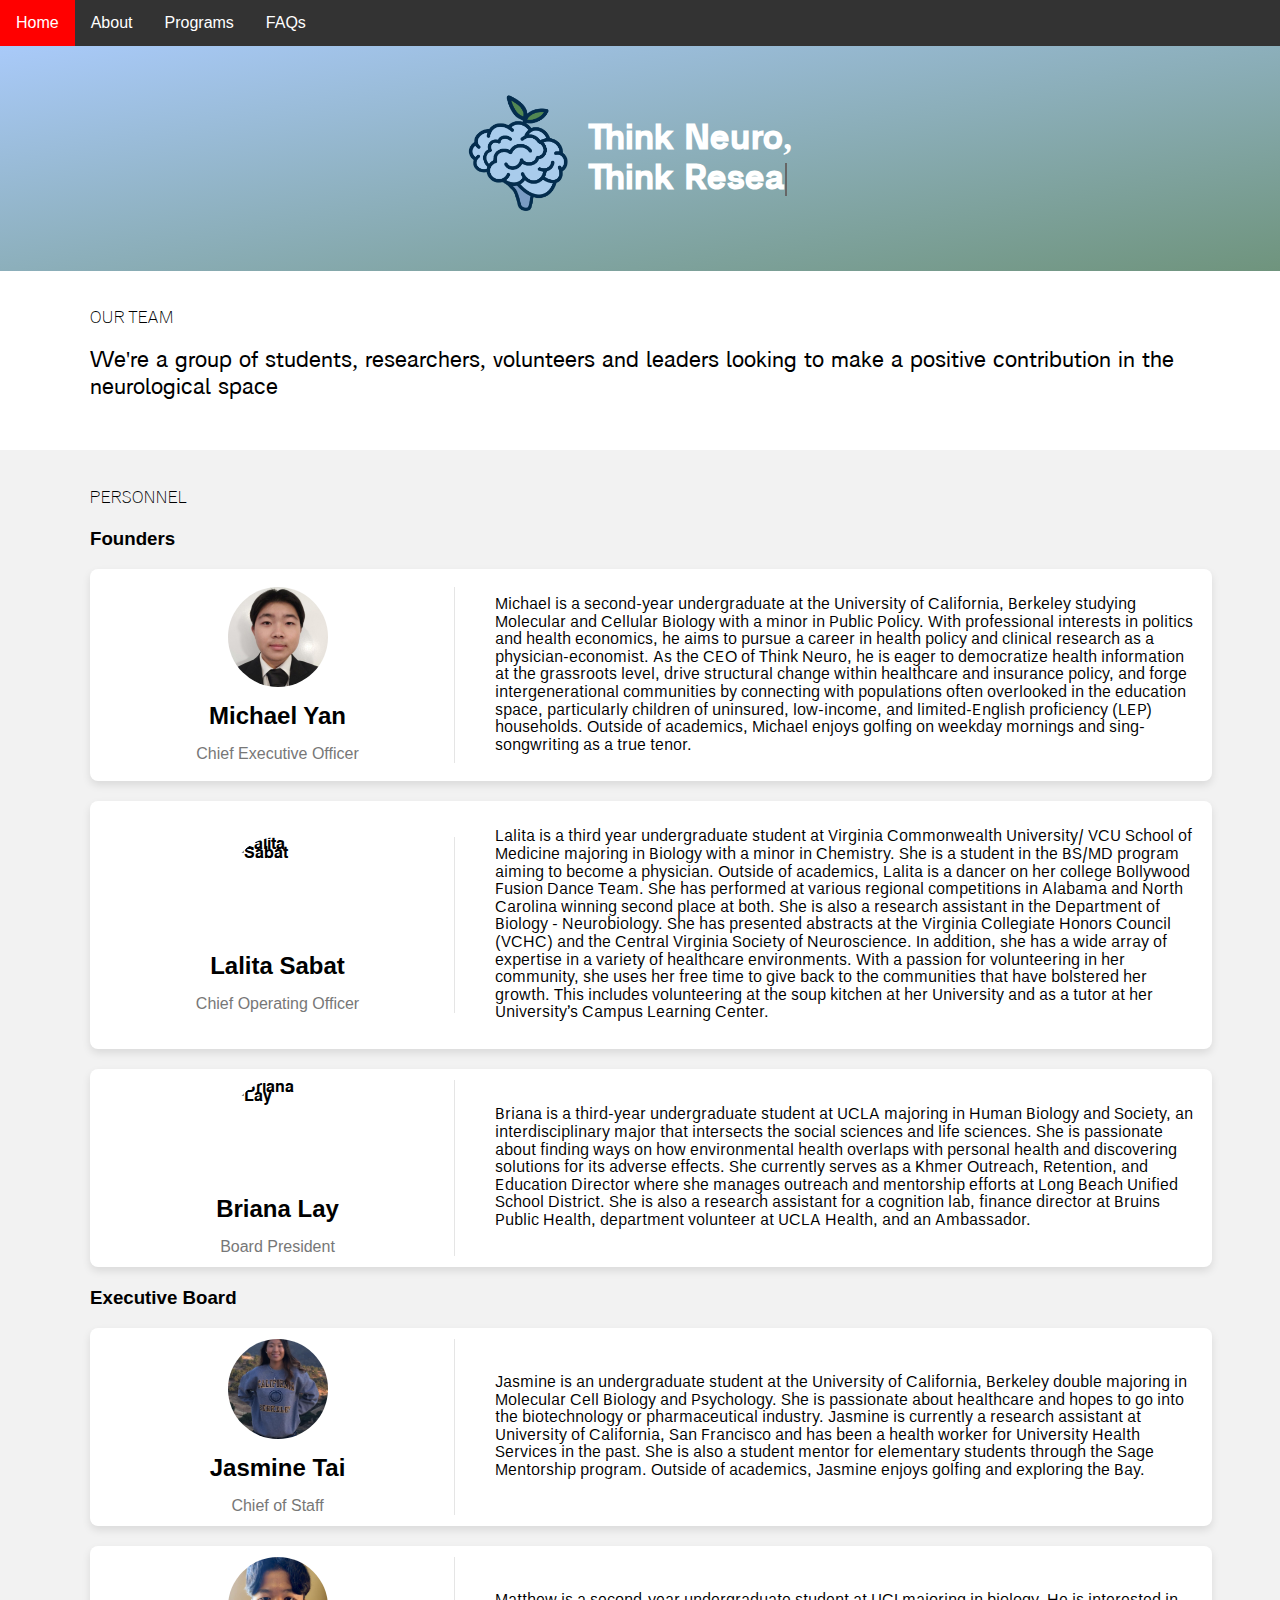
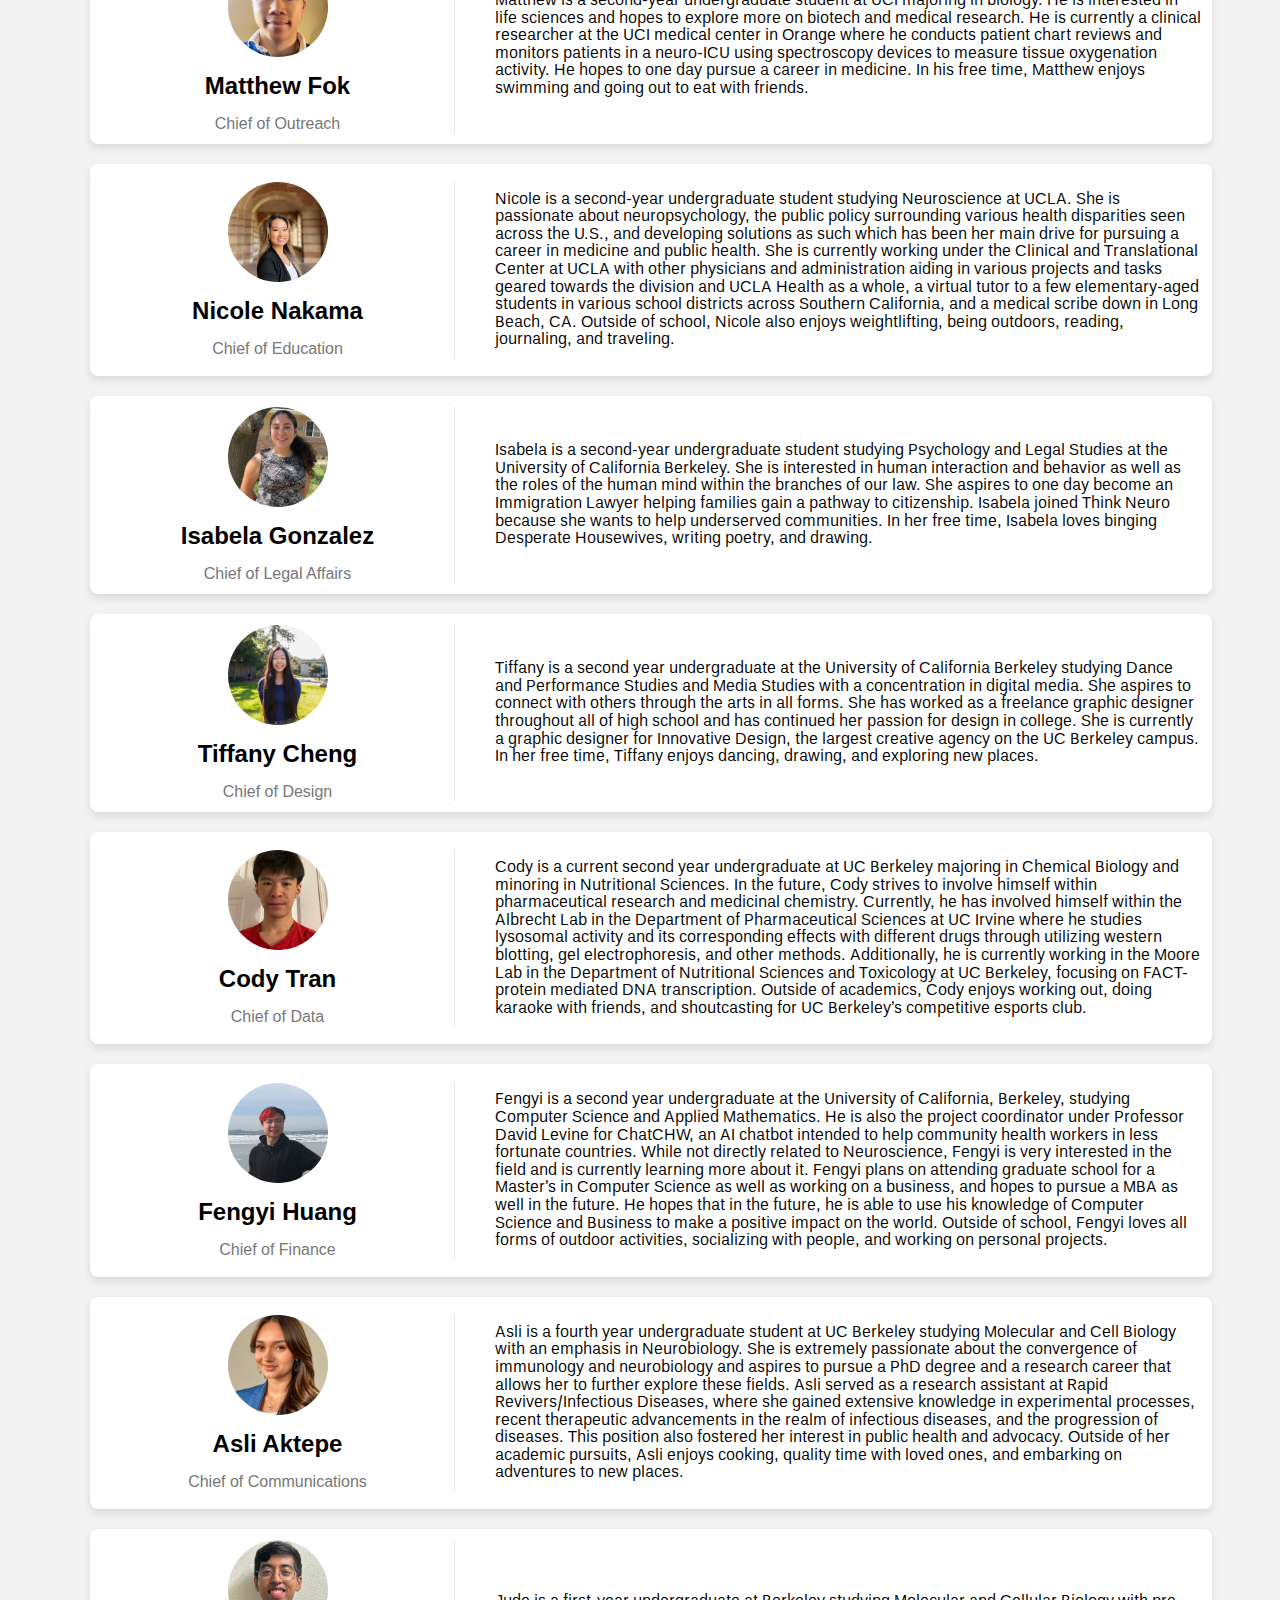
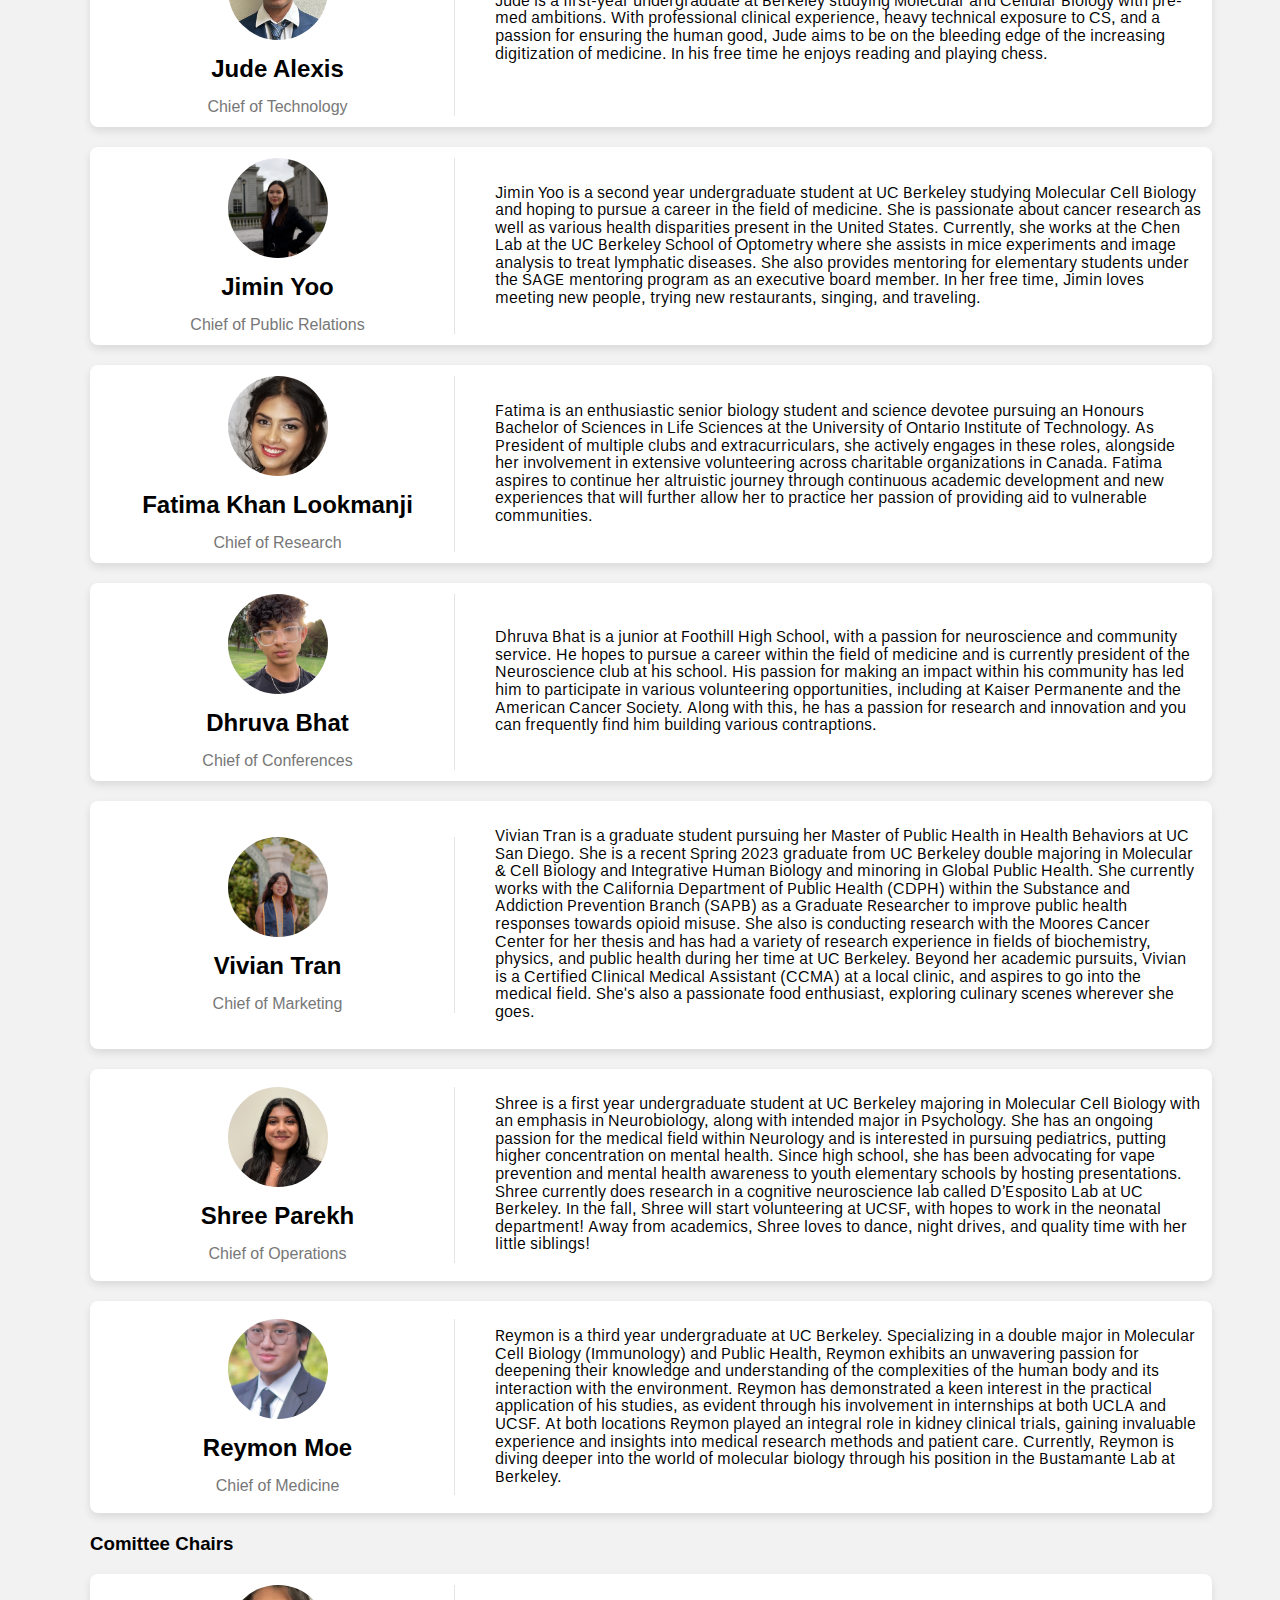
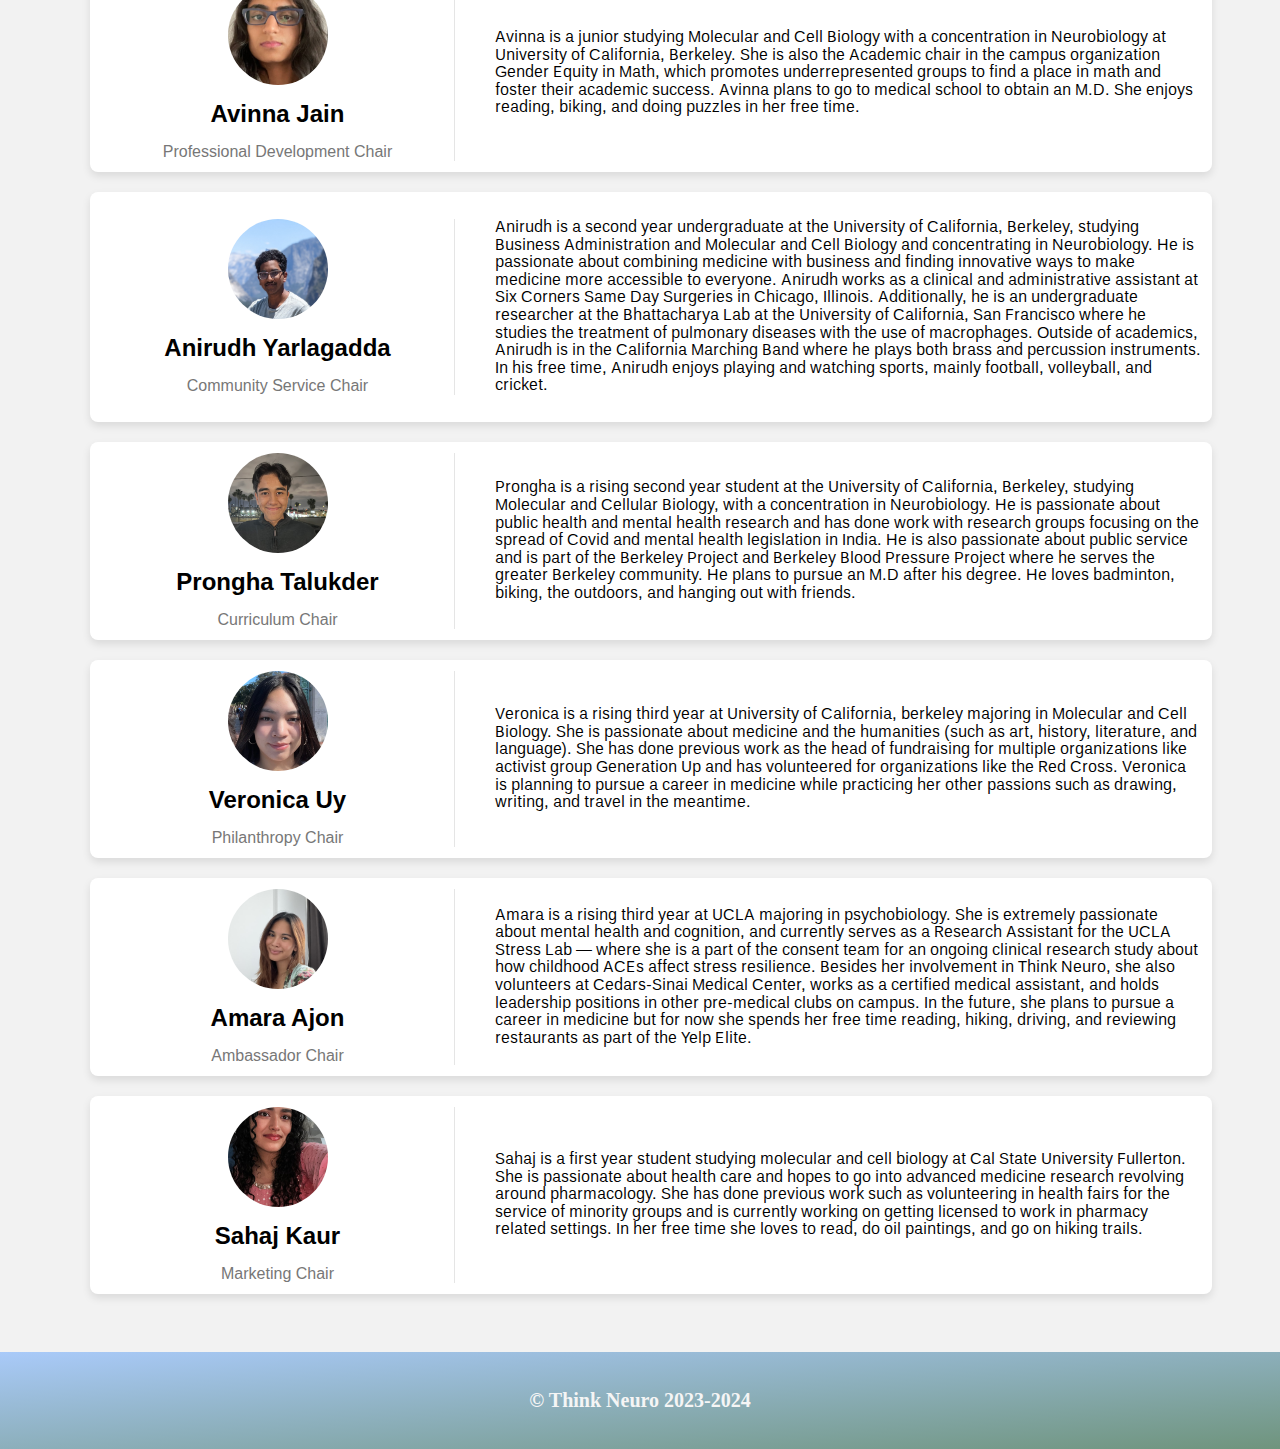
==== about.html @ dd201cce "domain ready" ====
<!DOCTYPE html>
<html lang="en">
<head>
    <title>Think Neuro</title>
    <link rel="stylesheet" type="text/css" href="assets/style.css">
    <script src="https://kit.fontawesome.com/ce09040da4.js" crossorigin="anonymous"></script>
    <script src="https://code.jquery.com/jquery-3.6.0.min.js"></script>
    <meta charset="UTF-8">
    <meta name="viewport" content="width=device-width, initial-scale=1">
</head>

<body>
    <div class="navbar">
        <a href="index.html" class="active">Home</a>
        <a href="about.html">About</a>
        <div class="dropdown">
            <button class="dropbtn">Programs 
              <i class="fa fa-caret-down"></i>
            </button>
            <div class="dropdown-content">
              <a href="volunteer.html">Volunteer</a>
              <a href="internship.html">Internships</a>
              <a href="research.html">Research</a>
              <a href="#">Hackathon</a>
            </div>
          </div> 
        <a href="faq.html">FAQs</a>
    </div>

    <div id="container"> 
    <div class="header">
        <div class="Title">
            <div class="grid-container">

                <div class="item1">
                    <div id="fixed">
                        <img id="logo" src="assets/image/logoThree.png" alt="Paris">
                    </div>
                </div>

                <div class="item2">
                    <h1 id="title">Think Neuro, <br/> Think 
                        <span
                            class="txt-rotate"
                            data-period="2000"
                            data-rotate='[ "Research", "Policy", "Computer Science", "Advocacy", "Service"]'>
                        </span>
                    </h1>
                </div>  
            </div>
        </div>
    </div>
    </div>  

    <div class="row">

        <section class="white">
            <section class="title-section" name="responsiveSec">
                <p1 id="firstHeader" >OUR TEAM</br></p1>
                <div id="firstP">
                    We're a group of students, researchers, volunteers and leaders looking to make a positive contribution in the neurological space
                </div>
            </section>
        </section>

        <section class="greyTwo">

            <div class="subContainerTwo" name="responsiveSec">
                <p1 id="firstHeader">PERSONNEL </br></p1>

                <h3>Founders</h3> 

                <div id="founder">

                </div>

                <h3>Executive Board</h3>

                <div id="board">

                </div>

                <h3>Comittee Chairs</h3>

                <div id="chair">

                </div>
            </div>
    
        </section>


    </div>

    <div class="footer">
        <h2 id="copyright">© Think Neuro 2023-2024</h2>
    </div>

    <script src="assets/script.js"></script>
    <script src="assets/populater.js"></script>
</body>
</html>
---- assets/style.css ----
@font-face {
  font-family: think;
  src: url("../assets/fonts/analogue65medium.ttf");
}

@font-face {
  font-family: thinkLight;
  src: url("../assets/fonts/analogue35thin.ttf");
}

@font-face {
  font-family: thinkP;
  src: url("../assets/fonts/analogue55regular.ttf");
}

@font-face {
  font-family: thinkPs;
  src: url("../assets/fonts/analogue45light.ttf");
}

@font-face {
  font-family: thinkHard;
  src: url("../assets/fonts/analogue75bold.ttf");
}

@font-face {
font-family: thinkFast;
src: url("../assets/fonts/unb_pro_regular.otf");
}

@font-face {
font-family: thinkSmart;
src: url("../assets/fonts/yoxallbold.ttf");
}

@font-face {
font-family: thinkSlick;
src: url("../assets/fonts/unb_pro_light.otf");
}

.projectImage{
  align-self: center;
}

#contactHeader {
  text-align: center;
  font-size: 24px;
  margin-bottom: 10px;
}

.subContainer p {
  margin-bottom: 20px;
}

.contactInfo {
  display: flex;
  align-items: center;
  margin-top: 10px;
}

.contactInfo i {
  margin-right: 10px;
  color: #007BFF;  /* Feel free to adjust this color */
}

.infoText {
  font-size: 18px;
  text-decoration: none;
  color: inherit; /* This keeps the link color consistent with the other text */
}

.infoText:hover {
  text-decoration: underline;
}


.moreBtn {
  padding: 12px 20px;  /* Increase padding to make the button taller */
  border: none;  /* Remove any default border */
  background-color: #3498db;  /* Set a default background color */
  color: white;  /* Set text color */
  cursor: pointer;  /* Change the cursor on hover */
  font-size: 16px;  /* Set a font size */
  transition: background-color 0.3s;  /* Smooth transition for hover effect */
  border-radius: 5px;  /* Add some rounded corners */
  border: 2px solid #3498db;
  width: fit-content;
}

.moreBtn:disabled {
  cursor: not-allowed;    /* shows a "not allowed" cursor */
}

/* Hover effect */
.moreBtn:hover {
  background-color: white; 
  color: black; 
}

/* Adjustments for the icon to make sure it aligns well with the text */
.fa-solid {
  margin-left: 5px;  /* Small space between the text and the icon */
  vertical-align: middle;  /* Align it to the middle of the text */
}

.diversity-section {
  display: flex;
  gap: 20px; /* space between image and content */
  text-justify: center;
  width: 60%;
  min-width: 1100px;
  margin: 0 auto; /* this will center the section */
}

.diversity-section img {
  min-width: 100px; /* adjust this value as needed */
  width: 100%;
  border-radius: 15px;
  max-width: 600px; /* adjust this value based on the maximum size you'd want */
}

.image-container {
  flex: 0 0 40%; /* takes up equal width as the content-container */
  justify-content: center;
  align-self: center;
}

.image-container img {
  max-width: 100%; /* ensures the image scales responsively */
  height: auto;
}

.content-container {
  flex: 1; /* takes up equal width as the image-container */
  min-width: 600px;/* ensures it doesn't grow too large */
}

#revisedHeader{
  font-size: 17px;
  font-family: thinkLight;
}

#revisedBody{
  font-size: 23px;
  text-align: left;
  font-family: thinkP;
}

#projectSubHeader{
  font-family: thinkSlick;
  font-size: "13px";
}
#projectP{
  font-family: thinkP;
  font-size: "17px";
}

.project-card {
  background-color: #fff;
  box-shadow: 0 4px 8px rgba(0, 0, 0, 0.1);
  margin-bottom: 2%;
  padding: 2%;
  border-radius: 8px;
  display: flex;
  width: 90%;
}

.project-card img {
  max-width: 30%;  /* Adjust as needed */
  max-height: 450px;  /* Adjust as needed */
  min-width: 200px;
  object-fit: cover;
  border-radius: 5px;
  border: 5px solid lightblue;
  margin-right: 20px;
}

.project-content {
  flex: 1;
}



.collapse{
  position: relative; 
  max-height: 220px; /* Adjust this based on how much content you want to show initially */
  overflow: hidden;
  transition: max-height .5s;
}

.collapse::after {
  content: '';          /* Empty content for the pseudo-element */
  position: absolute;   /* Absolute positioning to place it at the bottom of the .project-content */
  left: 0;
  right: 0;
  bottom: 0;
  height: 50px;         /* Adjust the height for more or less blur effect */
  background: linear-gradient(to top, white, transparent); /* Fading effect */
  pointer-events: none; /* Ensures the gradient doesn't interfere with any clickable elements */
}

.no-gradient::after {
  background: none;
}

.seeMoreBtn {
  display: block;       /* Makes it a block element */
  margin: 10px auto;    /* Auto margins on left/right to center the button and 20px margin on top/bottom for spacing */
  padding: 5px 15px;    /* Adjust padding for size */
  background-color: #007BFF;  /* Button color */
  color: white;         /* Text color */
  border: none;         /* No border */
  border-radius: 50px;  /* High value to make it circular on edges */
  cursor: pointer;      /* Hand cursor on hover */
  transition: background-color 0.3s; /* Smooth color transition on hover */
}

.seeMoreBtn:hover {
  background-color: #0056b3; /* Darker shade of blue on hover */
}

.project-card h2 {
  font-size: 24px;
  margin-top: 0;
  margin-bottom: 10px;
}

.project-card p {
  margin-bottom: 15px;
}

.project-card a {
  display: inline-block;
  background-color: #007BFF;
  color: #fff;
  padding: 10px 20px;
  border-radius: 4px;
  text-decoration: none;
  transition: background-color 0.3s;
}

.project-card a:hover {
  background-color: #0056b3;
}


.accordion {
  background-color: #eee;
  color: #444;
  cursor: pointer;
  padding: 18px;
  width: 60%;
  border: none;
  text-align: left;
  outline: none;
  font-size: 15px;
  transition: 0.4s;
}

.active2, .accordion:hover {
  background-color: #ccc;
}

.accordion:after {
  content: '\2304';
  color: #777;
  font-weight: bold;
  float: right;
  margin-left: 5px;
}

.active2:after {
  content: "\2303";
}

.panel {
  padding: 0 18px;
  background-color: white;
  max-height: 0;
  overflow: hidden;
  transition: max-height 0.2s ease-out;
  width: 58%;
}

.team-card {
  display: flex;
  align-items: center;
  background-color: #fff;
  box-shadow: 0 4px 8px rgba(0, 0, 0, 0.1);
  margin-bottom: 20px;
  padding: 1%;
  border-radius: 8px;
  min-width: 1100px;
  width: 70%;
}

.team-info {
  flex: 1;
  display: flex;
  flex-direction: column;
  align-items: center;
  gap: 15px;
  border-right: 1px solid #e5e5e5;
}

.team-info img {
  width: 100px;
  height: 100px;
  font-family: thinkSmart;
  object-fit: cover;
  border-radius: 50%;
}

.team-info h2 {
  font-size: 24px;
  margin: 0;
  text-align: center;
}

#personnelDisc{
  font-family: thinkFast;
  line-height: 110%;
}

.team-info p {
  margin: 0;
  color: #777;
  text-align: center;
}

.team-description {
  flex: 2;
  padding-left: 40px;
}

.project-container {
  display: grid;
  grid-template-columns: auto auto;
  width: 65%;
  
}
.project-item {
  font-size: 30px;
  text-align: center;
  min-width: 500px;
}

.video-container {
  display: grid;
  grid-template-columns: auto auto auto;
  padding: 3%;
  width: 60%;
}
.video-item {
  padding: 3%;
  font-size: 30px;
  text-align: center;
}

.navbar {
  overflow: hidden;
  background-color: #333;
}

.navbar a {
  float: left;
  font-size: 16px;
  color: white;
  text-align: center;
  padding: 14px 16px;
  text-decoration: none;
}

.dropdown {
  float: left;
  overflow: hidden;
}

.dropdown .dropbtn {
  font-size: 16px;  
  border: none;
  outline: none;
  color: white;
  padding: 14px 16px;
  background-color: inherit;
  font-family: inherit;
  margin: 0;
}

.navbar a:hover, .dropdown:hover .dropbtn {
  background-color: red;
}

.dropdown-content {
  display: none;
  position: absolute;
  background-color: #f9f9f9;
  min-width: 160px;
  box-shadow: 0px 8px 16px 0px rgba(0,0,0,0.2);
  z-index: 1;
}

.dropdown-content a {
  float: none;
  color: black;
  padding: 12px 16px;
  text-decoration: none;
  display: block;
  text-align: left;
}

.dropdown-content a:hover {
  background-color: #ddd;
}

.dropdown:hover .dropdown-content {
  display: block;
}

input[type=text], select, textarea {
width: 100%;
padding: 12px;
border: 1px solid #ccc;
border-radius: 4px;
box-sizing: border-box;
margin-top: 6px;
margin-bottom: 16px;
resize: vertical;
}

input[type=submit] {
background-color: #94B8CC;
color: white;
padding: 12px 20px;
border: none;
border-radius: 4px;
cursor: pointer;
}

input[type=submit]:hover {
background-color: #4a8ee2;
}

.subContainer {
border-radius: 5px;
padding: 20px;
width: 60%;
min-width: 1100px;
}

.subContainerTwo {
  border-radius: 5px;
  width: 60%;
  min-width: 1100px;
  align-self: center;
}

.subContainerThree {
  border-radius: 5px;
  width: 100%;
  min-width: 1100px;
  align-self: center;
}

.whiteThree{
width: 100%;
display: flex;
justify-content: center;
}

.whiteFour{
  width: 100%;
  min-height: 50vh;
  padding: 3%;
  padding-left: 20%;
}

#contactHeader{
font-size: 20px;
text-align: left;
font-family: thinkLight;
}

.contactFields{
font-size: 15px;
font-family: thinkP;
}

.titleSection{
height: 20%;
width: 20%;
text-align: left;
}

.body1 { grid-area: top; }
.body2 { grid-area: sideOne; }
.body3 { grid-area: middle; }
.body4 { grid-area: sideTwo; }
.body5 { grid-area: top2; }

#firstHeader{
  font-size: 17px;
  text-align: left;
  font-family: thinkLight;
}

#firstP{
  padding-top: 1.5%;
  margin-bottom: 10px;
  font-size: 23px;
  text-align: left;
  font-family: thinkP;
}

#secHeader{
  font-size: 20px;
  text-align: left;
  font-family: thinkLight;
  color:#6f6767;
}

#secP{
  padding-top: 2.5%;
  margin-bottom: 10px;
  font-size: 23px;
  color:#6f6767;
  text-align: left;
  font-family: thinkP;
  width: 150%;
}

.white {
  display: flex;           /* Making this a flex container */
  justify-content: center; /* Centering children horizontally */
  align-items: center;     /* Centering children vertically */
  width: 100%;
  padding-top: 3%;
  padding-bottom: 3%;
  background-color: white;
}

.title-section {
  display: flex;
  flex-direction: column;
  justify-items: center;
  min-width: 1100px;
  width: 60%;
}

.grey{
  background-color: #f2f2f2;
  width: 100%;
  padding-top: 3%;
  padding-bottom: 3%;
  display: flex;
  justify-content: center;
  align-items: center;
}

.whiteTwo{
  width: 100%;
  padding: 3%;
  display: flex;
  justify-content: center;
  align-items: center;
}

.greyTwo{
  width: 100%;
  background-color: #f2f2f2;
  padding-top: 3%;
  padding-bottom: 3%;
  display: flex;           /* Making this a flex container */
  flex-direction: column;
  justify-content: center; /* Centering children horizontally */
}


#pic1{
  height: 440px;
  width: 340px;
  border-radius: 10%;
  object-fit: cover;
  border: 5px solid #9CBFE0;
}

.button {
  padding: 16px 32px;
  text-align: center;
  text-decoration: none;
  display: inline-block;
  font-size: 20px;
  margin: 4px 2px;
  transition-duration: 0.4s;
  cursor: pointer;
}

.button1 {
  background-color: #008CBA;
  color: white;
  border-radius: 8px;
  width: 10%;
  height: 20%;
  border: 2px solid #008CBA;
  text-align: center;
  padding: 1px;
}

.button1:hover {
  background-color: white; 
  color: black; 
}

.text {
  font-size: 20px;
  padding-left: 5%;
  width: 30%;
}

.grid-container {
display: grid;
grid-template-areas:
  'main main right';
gap: 20px;
padding: 10px;
}

.grid-container > div {
padding: 20px 0;
}

#logo{
  width: 100px;
  object-fit: cover;
}

  /* Style the body */
  body {
    font-family: Arial, Helvetica, sans-serif;
    margin: 0;
  }
  
  /* Header/logo Title */
  .header {
    display: flex;
    justify-content: center;
    align-items: center;

    background-color: blue; /* For browsers that do not support gradients */
    background-image: linear-gradient(to bottom right, #A9CAF9, #6F947D);
    
    color: white;
    height: 25vh;
  }
  
  /* Increase the font size of the heading */
  #title {
    font-size: 35px;
    font-family: think;
  }



/* Footer */
.footer {
  padding: 20px;
  text-align: center;
  background-color: blue; /* For browsers that do not support gradients */
  background-image: linear-gradient(to bottom right, #A9CAF9, #6F947D);
}

  #copyright{
    color:whitesmoke;
    font-size: 20px;
    font-family: 'Times New Roman', Times, serif;
  }

  html, body {
    max-width: 100%;
    overflow-x: hidden;
  }
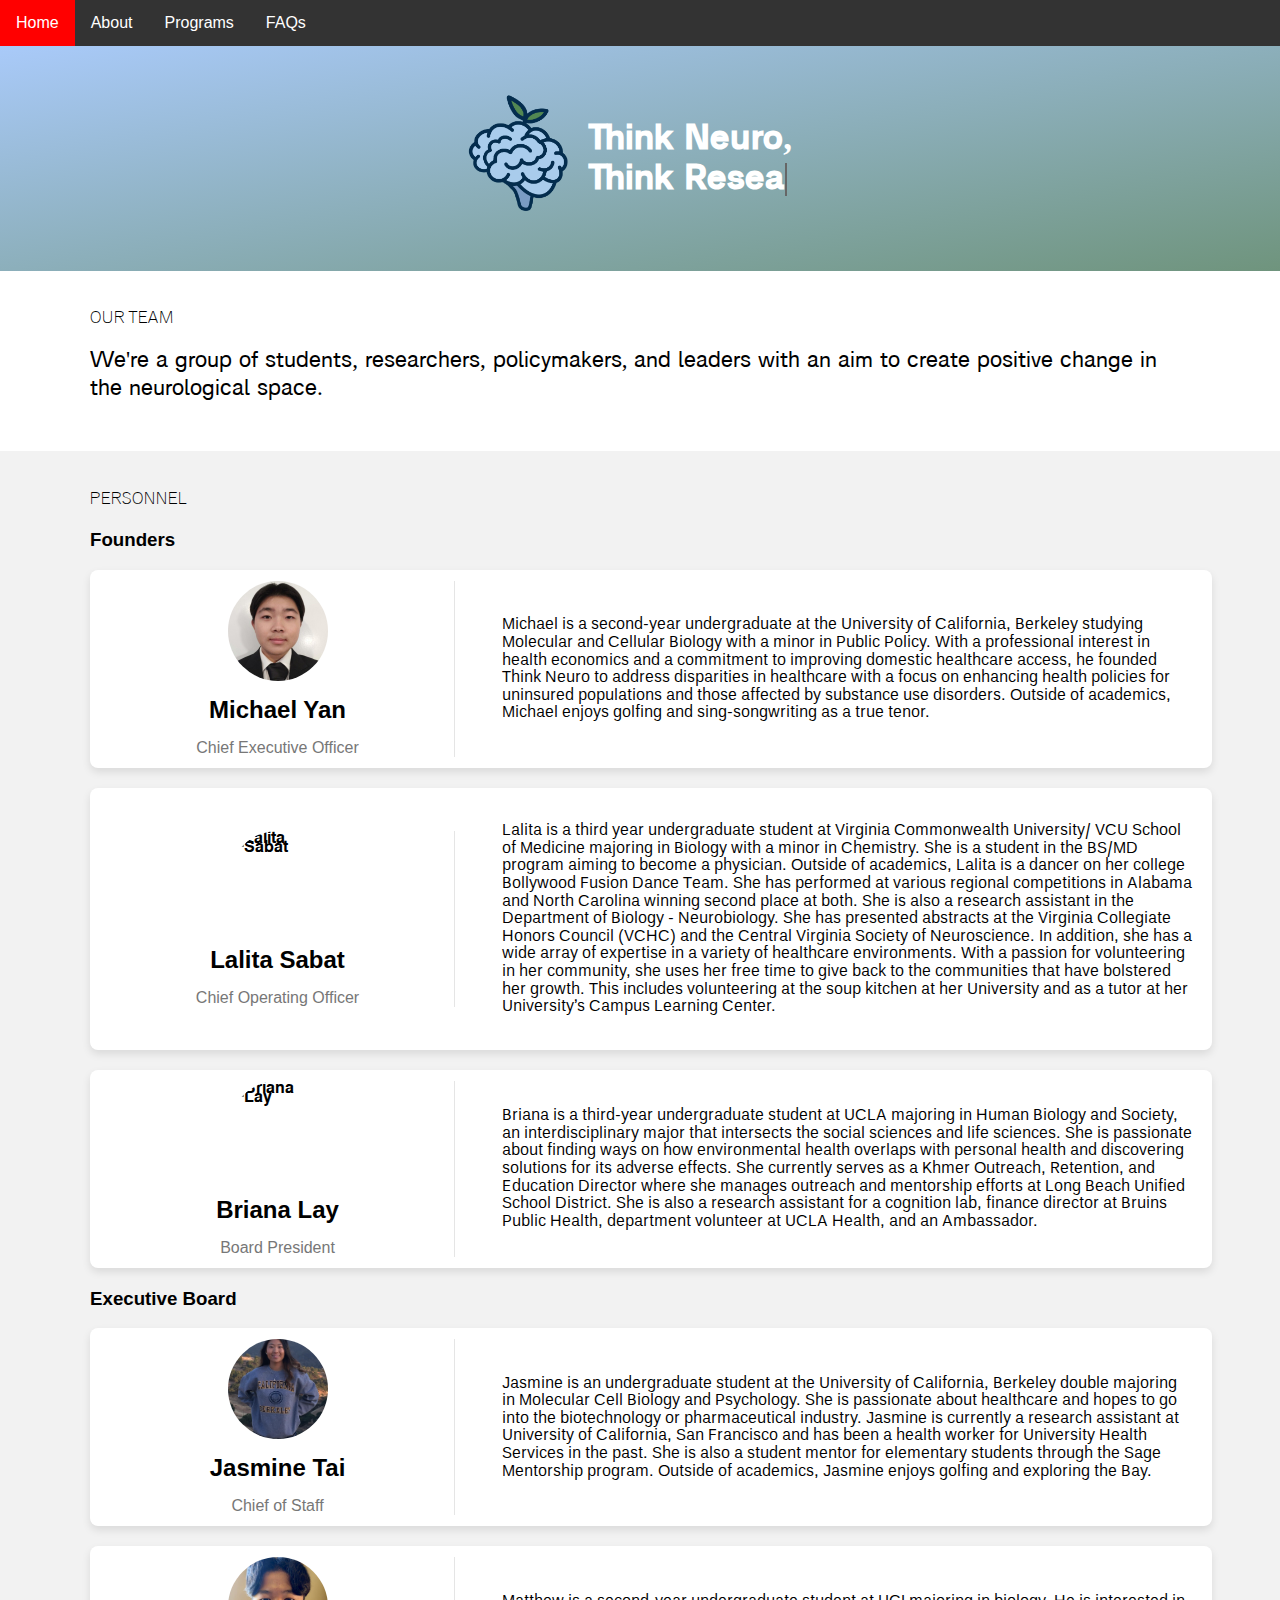
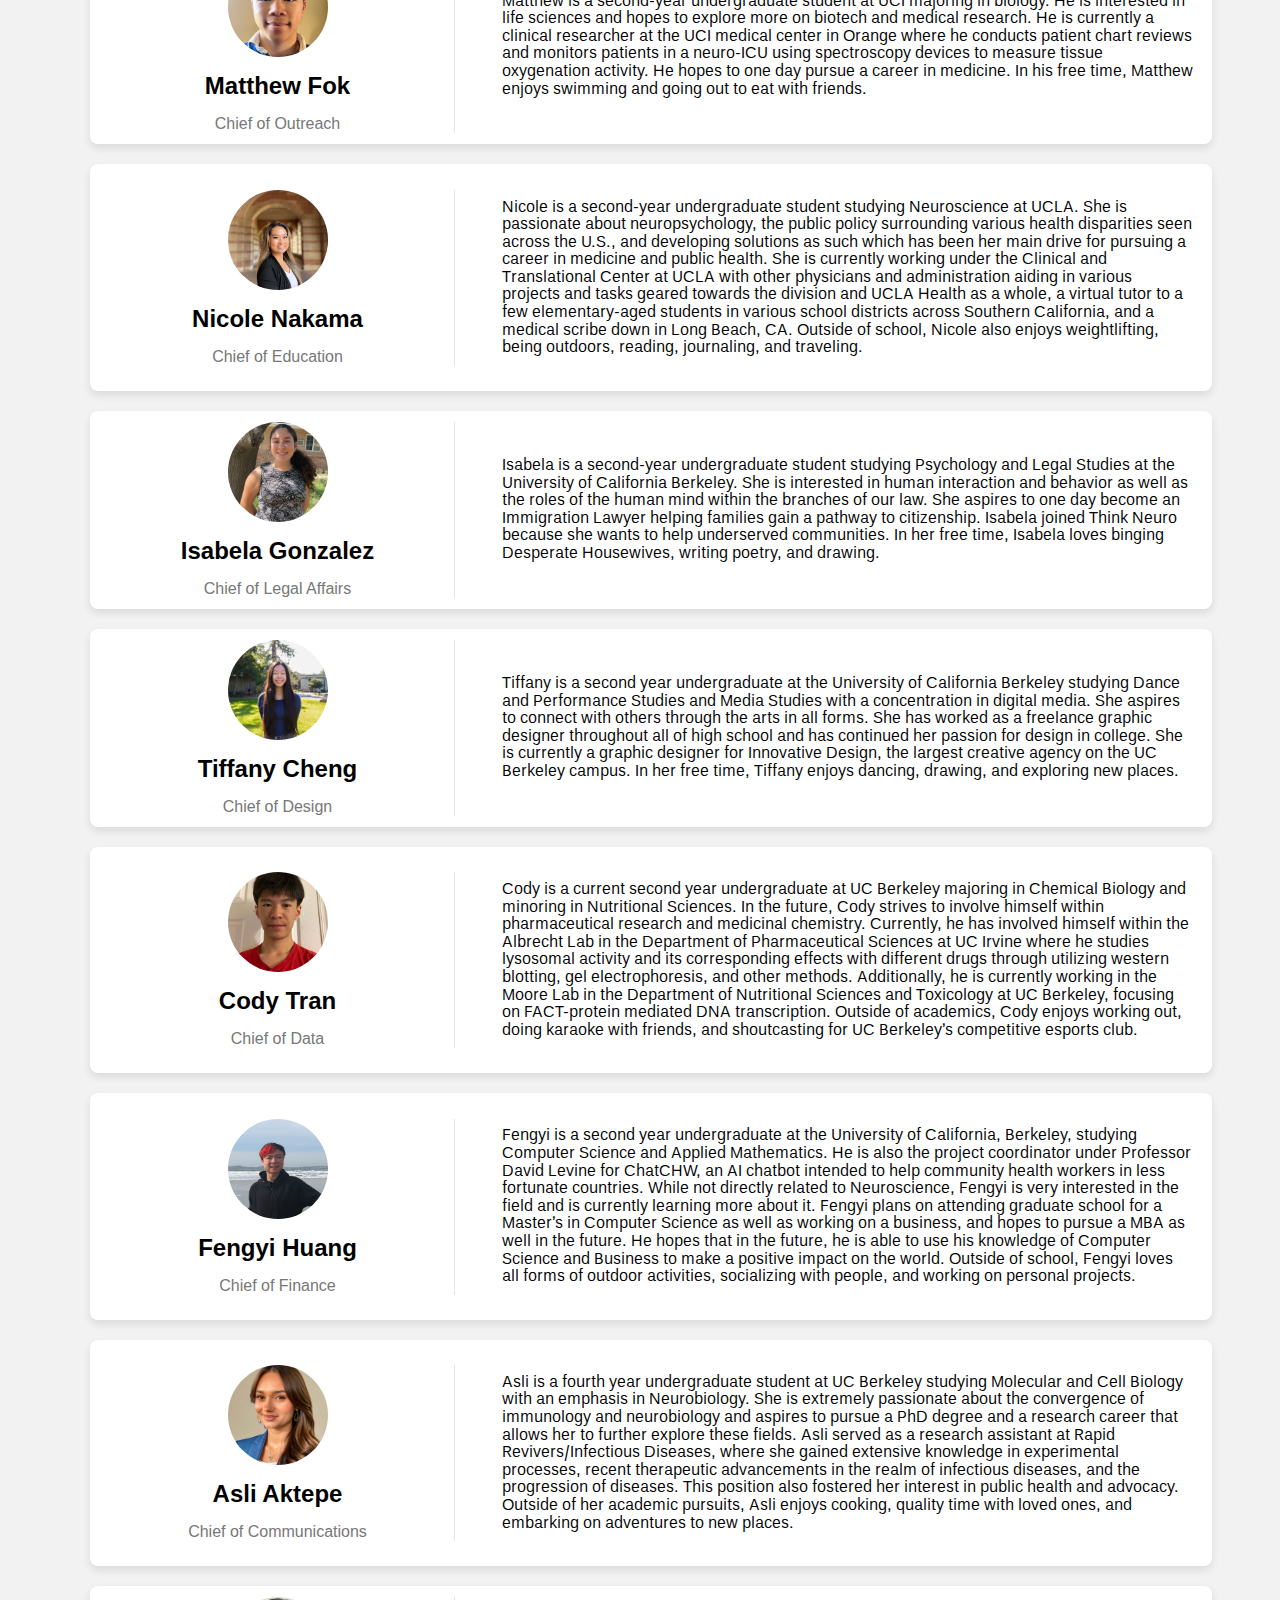
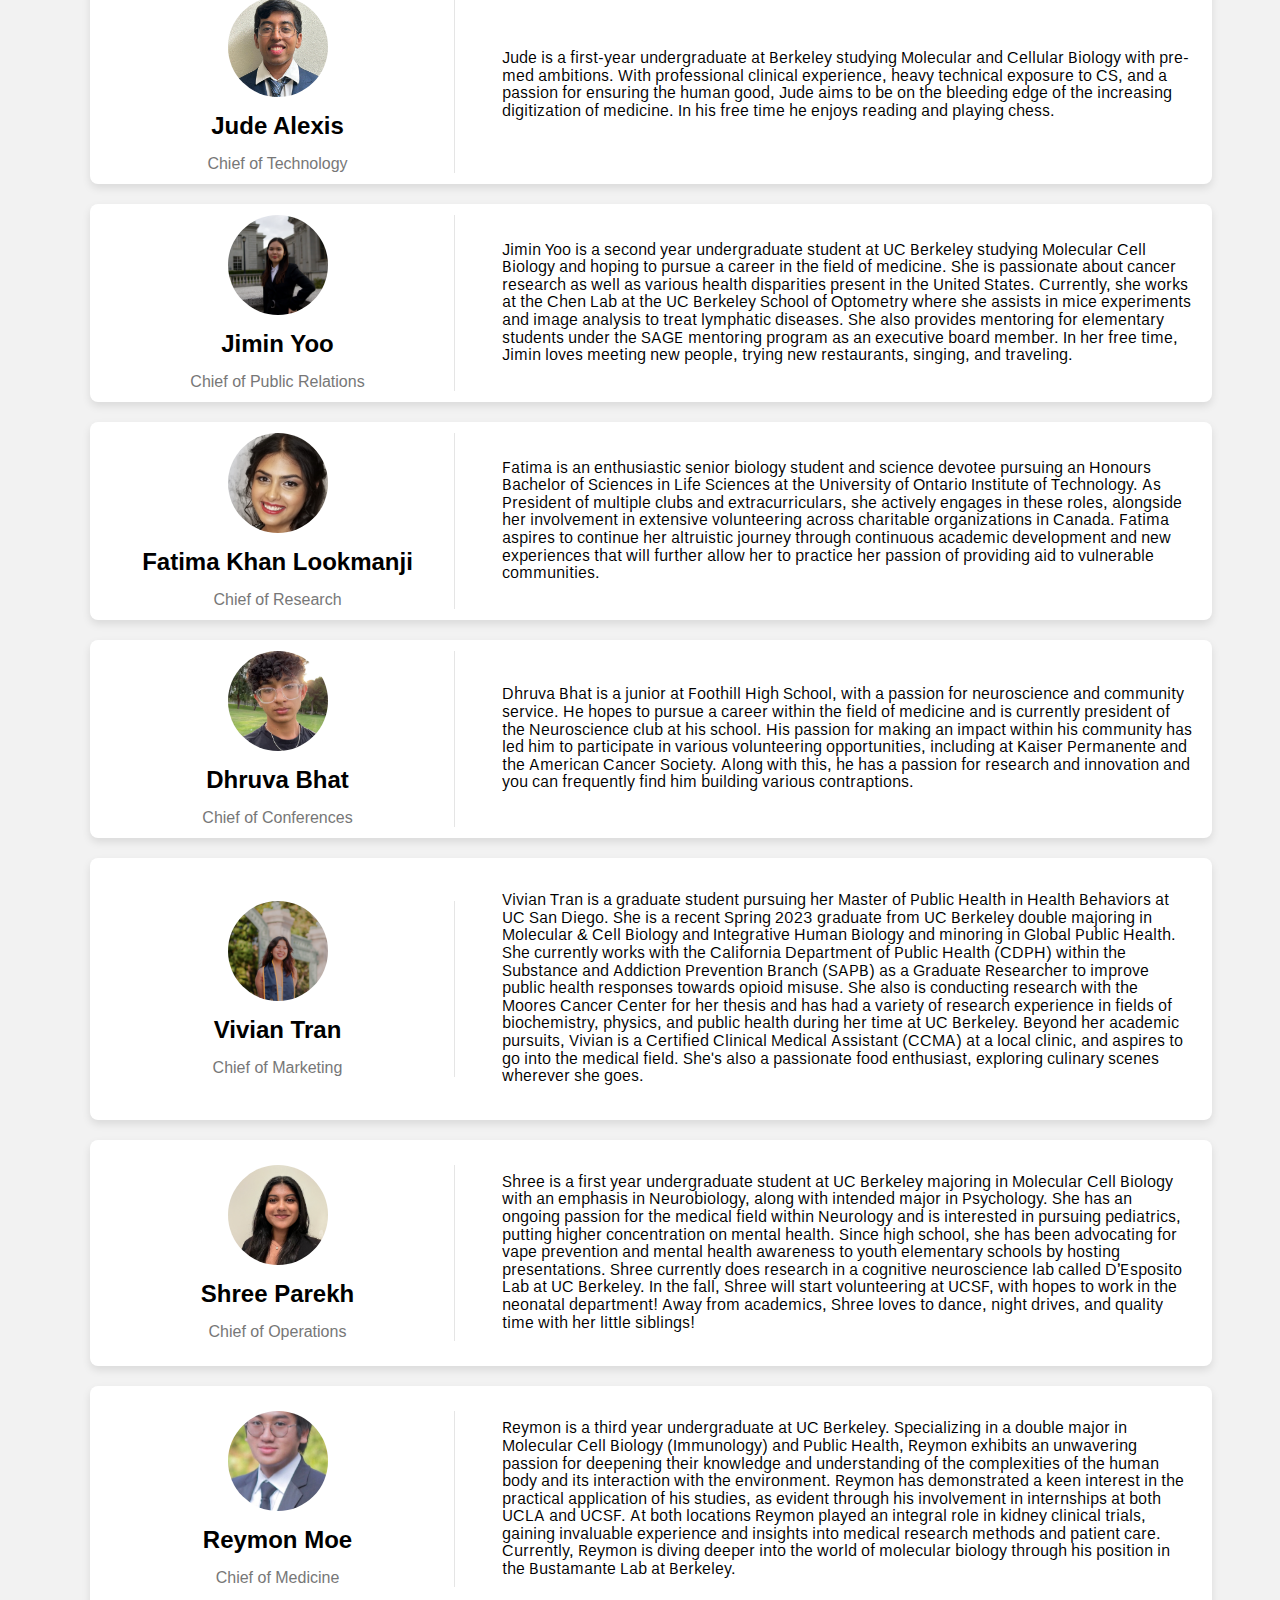
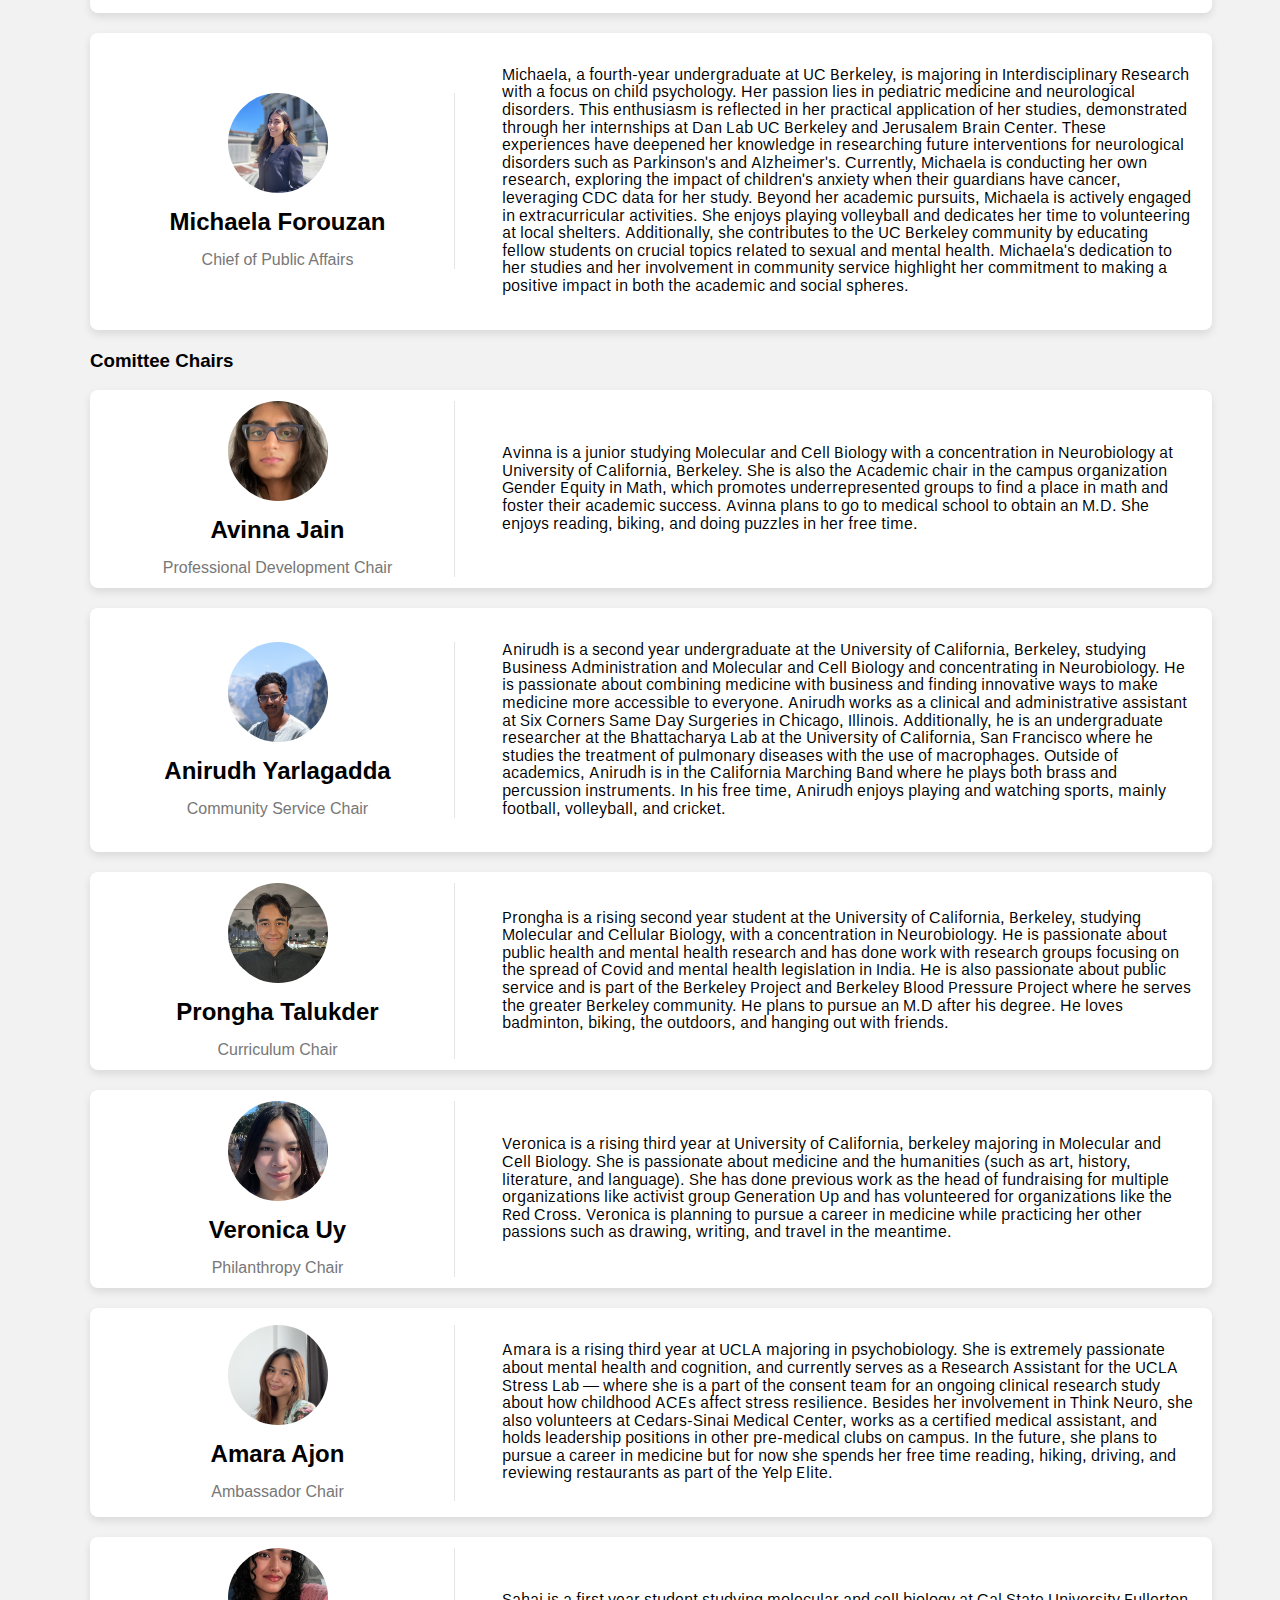
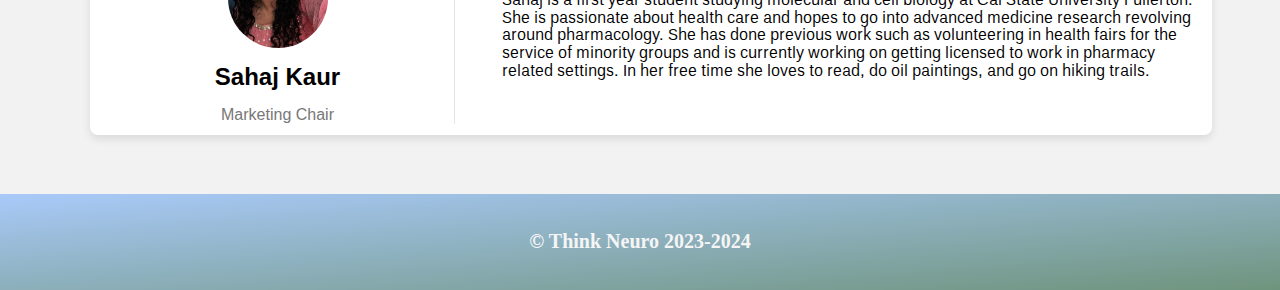
==== commit ab2fa92a: "Misc Changes Pt1" ====
--- a/about.html
+++ b/about.html
@@ -8,6 +8,16 @@
     <meta charset="UTF-8">
     <meta name="viewport" content="width=device-width, initial-scale=1">
 </head>
+
+<!-- Google tag (gtag.js) -->
+<script async src="https://www.googletagmanager.com/gtag/js?id=G-THK0SWDQNS"></script>
+<script>
+  window.dataLayer = window.dataLayer || [];
+  function gtag(){dataLayer.push(arguments);}
+  gtag('js', new Date());
+
+  gtag('config', 'G-THK0SWDQNS');
+</script>
 
 <body>
     <div class="navbar">
@@ -58,7 +68,7 @@
             <section class="title-section" name="responsiveSec">
                 <p1 id="firstHeader" >OUR TEAM</br></p1>
                 <div id="firstP">
-                    We're a group of students, researchers, volunteers and leaders looking to make a positive contribution in the neurological space
+                    We're a group of students, researchers, policymakers, and leaders with an aim to create positive change in the neurological space.
                 </div>
             </section>
         </section>
--- a/assets/style.css
+++ b/assets/style.css
@@ -38,8 +38,59 @@
 src: url("../assets/fonts/unb_pro_light.otf");
 }
 
+#testimonialPics {
+  width: 350px;
+  height: 350px;
+  object-fit: contain;
+}
+
+.carousel {
+  position: relative;
+  width: 100%;
+  overflow: hidden;
+}
+
+.carousel-content {
+  display: flex;
+}
+
+.carousel-item {
+  min-width: 100%;
+  transition: transform 0.5s ease;
+  text-align: center;
+  padding: 20px;
+  box-sizing: border-box;
+}
+
+.carousel-dots {
+  text-align: center;
+}
+
+.dot {
+  display: inline-block;
+  width: 10px;
+  height: 10px;
+  border-radius: 50%;
+  background-color: #bbb;
+  margin: 0 5px;
+  cursor: pointer;
+}
+
+.dot.active {
+  background-color: #333;
+}
+
 .projectImage{
   align-self: center;
+
+  max-width: 30%;  /* Adjust as needed */
+  max-height: 450px;  /* Adjust as needed */
+  min-width: 200px;
+  object-fit: cover;
+  border-radius: 5px;
+  border: 5px solid lightblue;
+  margin-right: 20px;
+
 }
 
 #contactHeader {
@@ -85,6 +136,7 @@
   border-radius: 5px;  /* Add some rounded corners */
   border: 2px solid #3498db;
   width: fit-content;
+  text-decoration:none;
 }
 
 .moreBtn:disabled {
@@ -158,21 +210,11 @@
 .project-card {
   background-color: #fff;
   box-shadow: 0 4px 8px rgba(0, 0, 0, 0.1);
-  margin-bottom: 2%;
+  margin-bottom: 3%;
   padding: 2%;
   border-radius: 8px;
   display: flex;
-  width: 90%;
-}
-
-.project-card img {
-  max-width: 30%;  /* Adjust as needed */
-  max-height: 450px;  /* Adjust as needed */
-  min-width: 200px;
-  object-fit: cover;
-  border-radius: 5px;
-  border: 5px solid lightblue;
-  margin-right: 20px;
+  width: 95%;
 }
 
 .project-content {
@@ -180,10 +222,9 @@
 }
 
 
-
 .collapse{
   position: relative; 
-  max-height: 220px; /* Adjust this based on how much content you want to show initially */
+  max-height: 300px; /* Adjust this based on how much content you want to show initially */
   overflow: hidden;
   transition: max-height .5s;
 }
@@ -242,6 +283,41 @@
 .project-card a:hover {
   background-color: #0056b3;
 }
+
+.modal {
+  display: none; /* Hidden by default */
+  position: fixed; /* Stay in place */
+  z-index: 1; /* Sit on top */
+  left: 0;
+  top: 0;
+  width: 100%; /* Full width */
+  height: 100%; /* Full height */
+  overflow: auto; /* Enable scroll if needed */
+  background-color: rgba(0,0,0,0.4); /* Black w/ opacity */
+}
+
+.modal-content {
+  background-color: #fefefe;
+  margin: 15% auto;
+  padding: 20px;
+  border: 1px solid #888;
+  width: 80%;
+}
+
+.close {
+  color: #aaa;
+  float: right;
+  font-size: 28px;
+  font-weight: bold;
+}
+
+.close:hover,
+.close:focus {
+  color: black;
+  text-decoration: none;
+  cursor: pointer;
+}
+
 
 
 .accordion {
@@ -320,6 +396,7 @@
 #personnelDisc{
   font-family: thinkFast;
   line-height: 110%;
+  padding: 1%;
 }
 
 .team-info p {
@@ -332,17 +409,77 @@
   flex: 2;
   padding-left: 40px;
 }
+
+.team-card-one {
+  display: flex;
+  flex-direction: column;
+  align-items: center;
+  background-color: #fff;
+  box-shadow: 0 4px 8px rgba(0, 0, 0, 0.1);
+  margin-bottom: 20px;
+  padding: 1%;
+  border-radius: 8px;
+  min-width: 1100px;
+  width: 90%;
+}
+
+.team-info-one {
+  flex: 1;
+  display: flex;
+  align-items: center;
+  gap: 15px;
+  padding: 20px;
+  border-bottom: 2px solid #e5e5e5;
+}
+
+.team-info-one img {
+  width: 100px;
+  height: 100px;
+  font-family: thinkSmart;
+  object-fit: cover;
+  border-radius: 50%;
+}
+
+.team-info-one h2 {
+  font-size: 24px;
+  margin: 0;
+  text-align: center;
+  align-self: center;
+}
+
+.team-info-one p {
+  margin: 0;
+  color: #777;
+  text-align: center;
+  align-self: center;
+}
+
+#nameStacks{
+  display: flex;
+  flex-direction: column;
+  align-items: center;
+  
+}
+
+.text-content {
+  display: flex;
+  flex-direction: column;
+  text-align: center;
+  align-items: start;
+}
+
 
 .project-container {
   display: grid;
   grid-template-columns: auto auto;
   width: 65%;
-  
-}
+}
+
 .project-item {
   font-size: 30px;
   text-align: center;
   min-width: 500px;
+  margin-bottom: 5px;
 }
 
 .video-container {
@@ -356,7 +493,14 @@
   font-size: 30px;
   text-align: center;
 }
-
+#utube{
+  width: 350px;
+  height: 250px;
+}
+#pdfPoster{
+  width: 500px;
+  height: 250px;
+}
 .navbar {
   overflow: hidden;
   background-color: #333;
@@ -468,6 +612,13 @@
 justify-content: center;
 }
 
+.greyMod{
+  width: 100%;
+  display: flex;
+  justify-content: center;
+  background-color: #f2f2f2;
+  }
+
 .whiteFour{
   width: 100%;
   min-height: 50vh;
@@ -531,12 +682,50 @@
 
 .white {
   display: flex;           /* Making this a flex container */
+  flex-direction: column;
   justify-content: center; /* Centering children horizontally */
   align-items: center;     /* Centering children vertically */
   width: 100%;
   padding-top: 3%;
   padding-bottom: 3%;
   background-color: white;
+}
+
+.whiteSpons {
+  display: flex;           /* Making this a flex container */
+  flex-direction: column;
+  justify-content: center; /* Centering children horizontally */
+  align-items: center;     /* Centering children vertically */
+  width: 100%;
+  padding-top: 3%;
+  padding-bottom: 3%;
+  background-color: white;
+}
+
+.sponsImg{
+  min-height: 10px; /* adjust this value as needed */
+  height: 100%;
+  border-radius: 15px;
+  max-height: 70px; /* adjust this value based on the maximum size you'd want */
+  margin-bottom: 10px;
+}
+
+#titleSection{
+  justify-content: left;
+}
+
+#spacedLogos{
+  display: flex;
+  flex-direction: row;
+  align-items: center;
+  justify-content: space-between;
+}
+
+#logoHeader{
+  font-size: 17px;
+  text-align: left;
+  font-family: thinkLight;
+  margin-bottom: 10px;
 }
 
 .title-section {
@@ -659,7 +848,9 @@
     font-family: think;
   }
 
-
+  #contactDisc{
+    font-size: 17px;
+  }
 
 /* Footer */
 .footer {
@@ -678,4 +869,72 @@
   html, body {
     max-width: 100%;
     overflow-x: hidden;
+  }
+
+
+
+  @media (max-width: 500px) {
+    #testimonialPics {
+      width: 70vw;
+      height: 70vw;
+    }
+    #title {
+      font-size: 5vw; 
+    }
+    #logo{
+      width: 18vw;
+    }
+    .header{
+      height: 45vw;
+    }
+    #firstHeader, #revisedHeader, #logoHeader{
+      font-size: 3.65vw;
+    }
+    #firstP{
+      font-size: 4.65vw;
+    }
+    #revisedBody{
+      font-size: 4.65vw;
+      max-width: 50vw;
+    }
+    .moreBtn {
+      font-size: 3.3vw;
+      padding: 2vw 3vw;
+    }
+    #contactHeader{
+      font-size: 4vw;
+    }
+    .infoText {
+      font-size: 3.7vw;
+    }
+    #contactDisc{
+      font-size: 3.5vw;
+    }
+    #copyright{
+      font-size: 4vw;
+    }
+    .navbar a {
+      font-size: 3.3vw;
+      padding: 14px 3.3vw;
+    }
+    .dropdown .dropbtn{
+      font-size: 3.3vw;
+    }
+    .dropdown-content{
+      min-width: 30vw;
+    }
+    #utube{
+      width: 84vw;
+      height: 60vw;
+    }
+    #pdfPoster{
+      width: 90vw;
+      height: 60vw;
+    }
+    .projectImage{
+      min-width: 20vw;
+    }
+    .project-item {
+      min-width: 100vw;
+    }
   }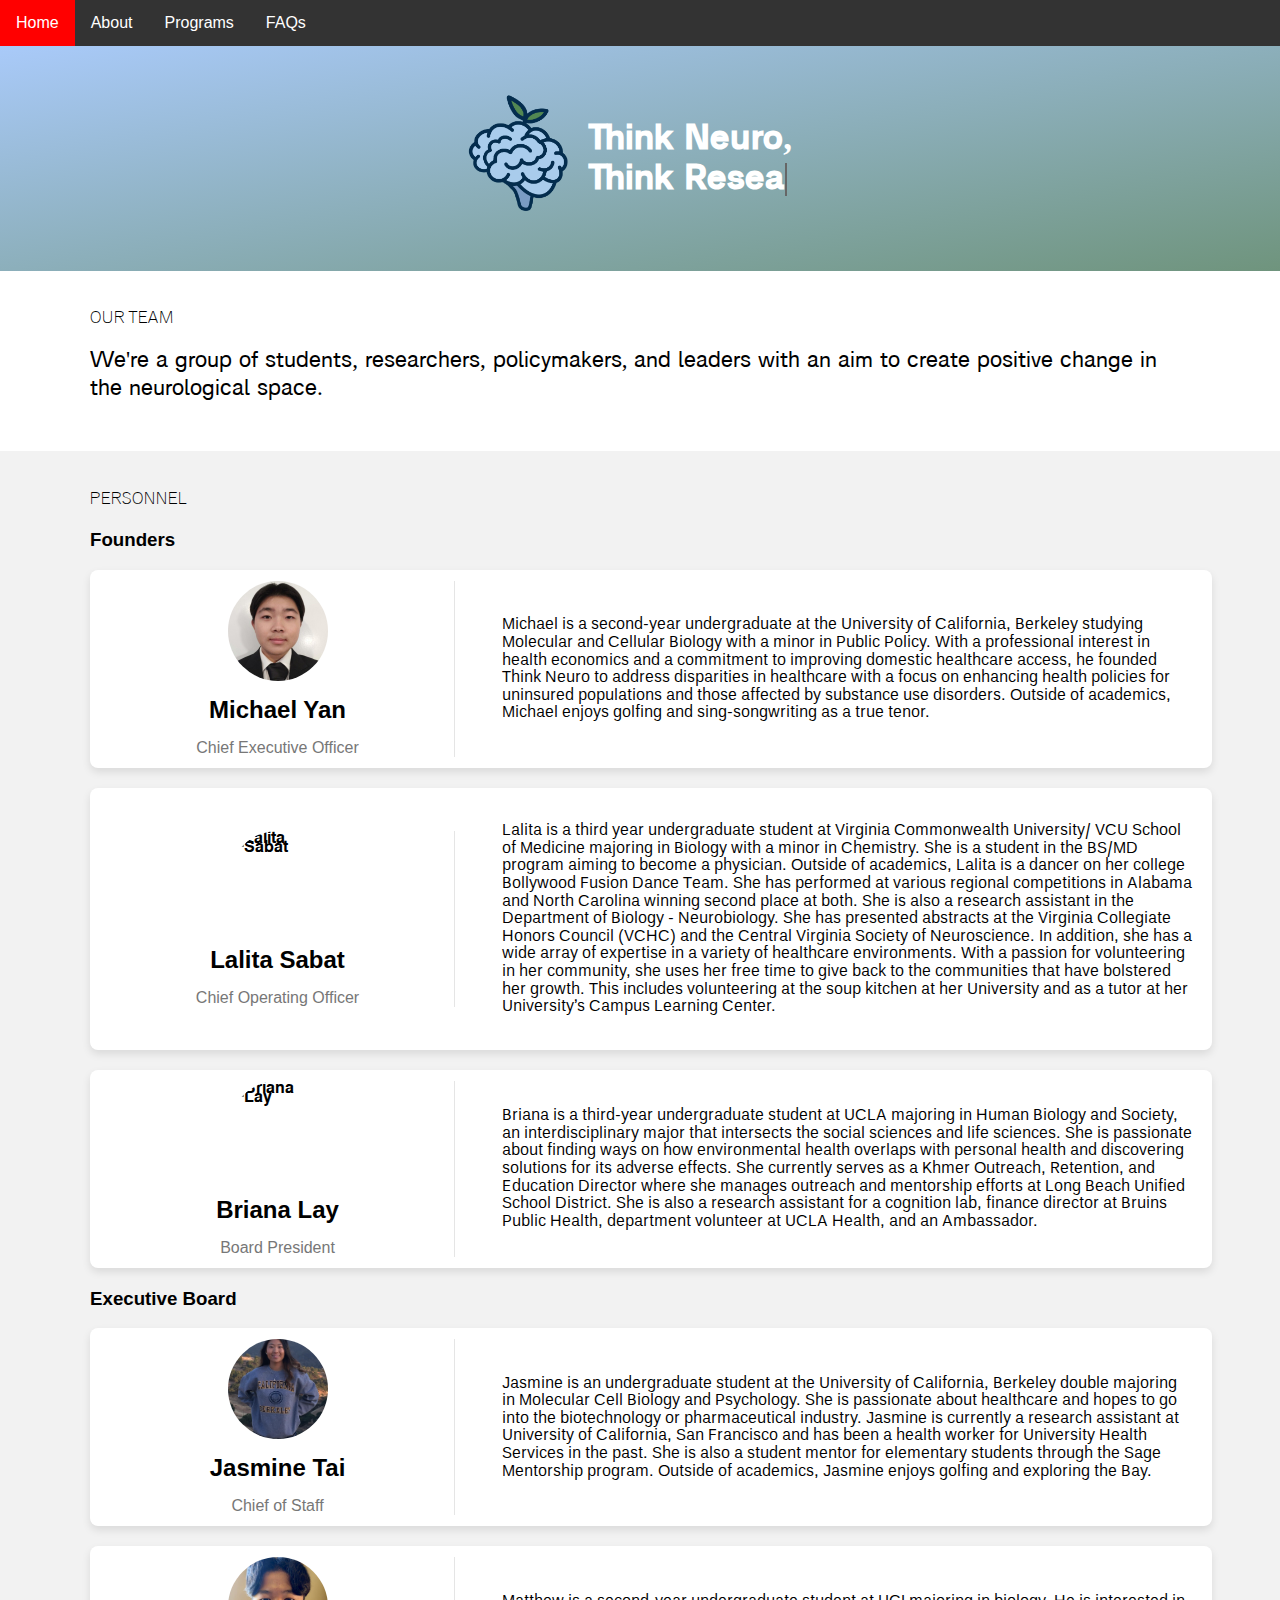
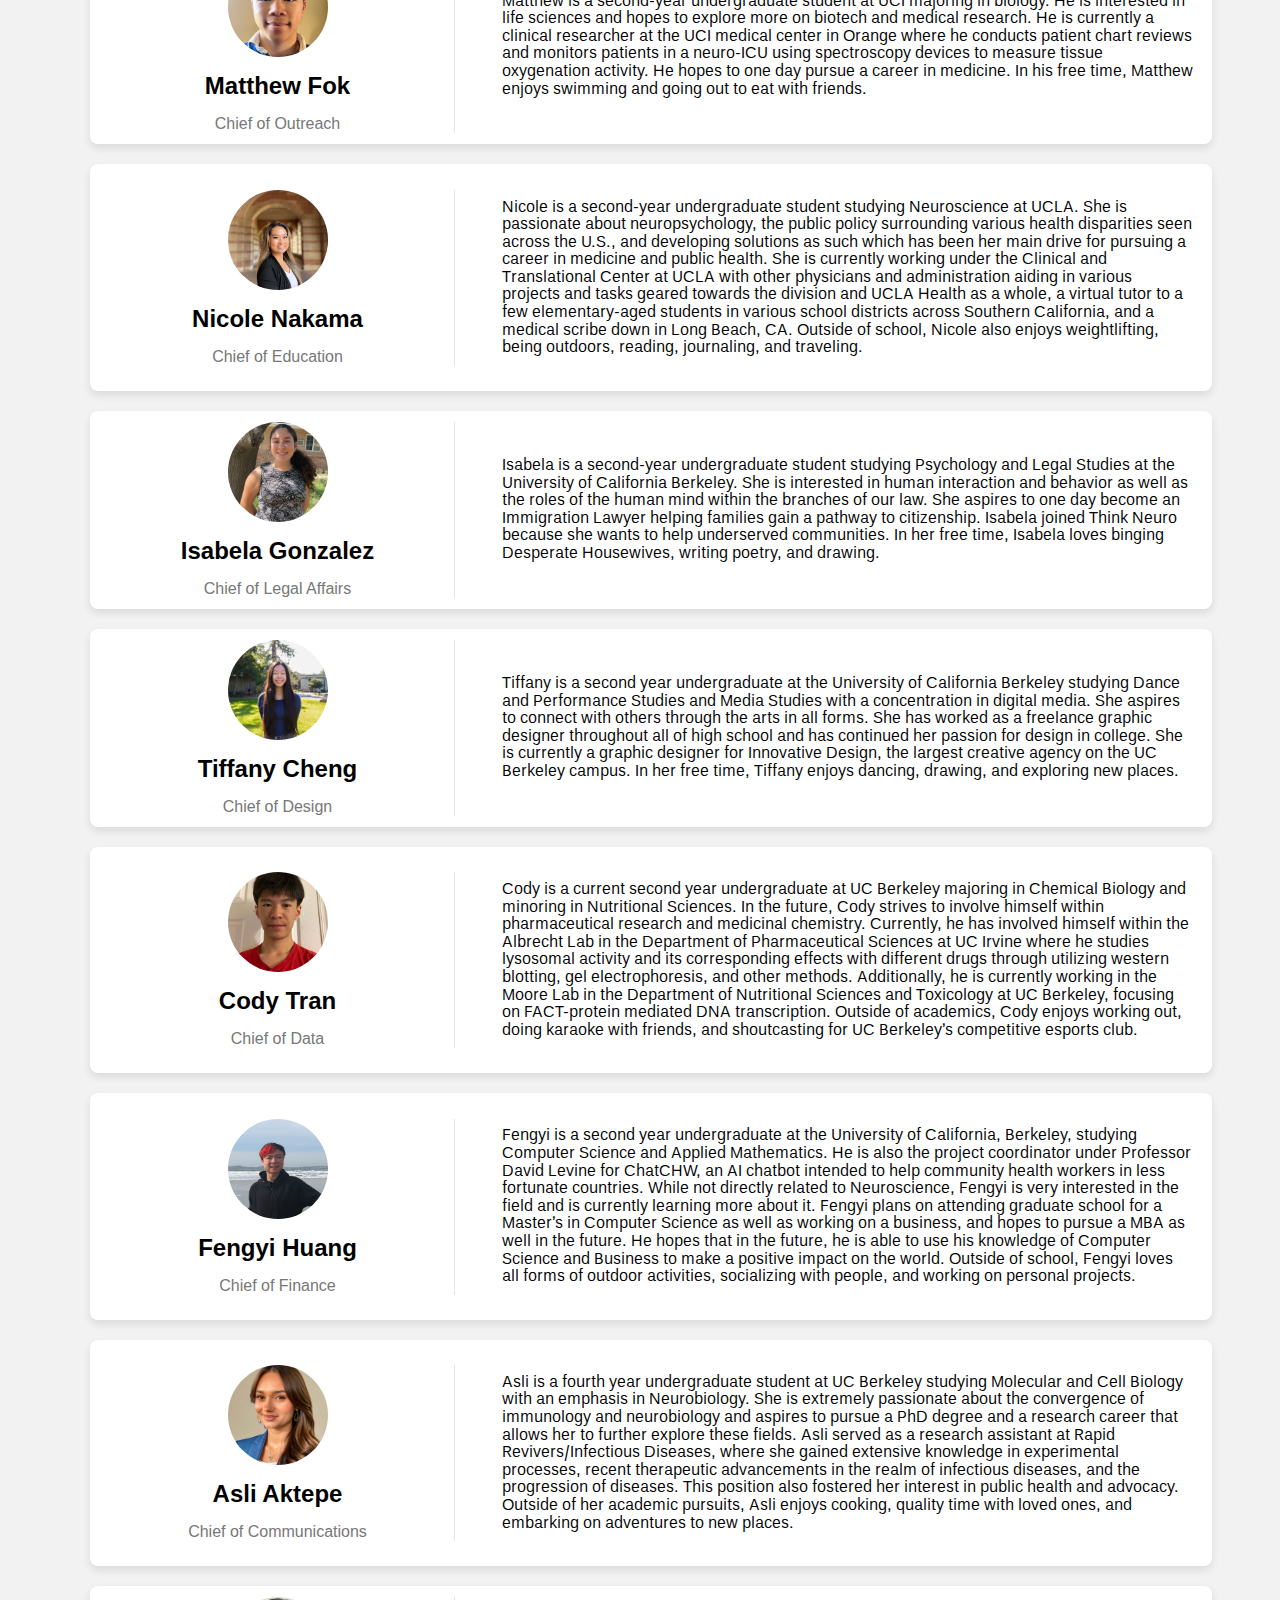
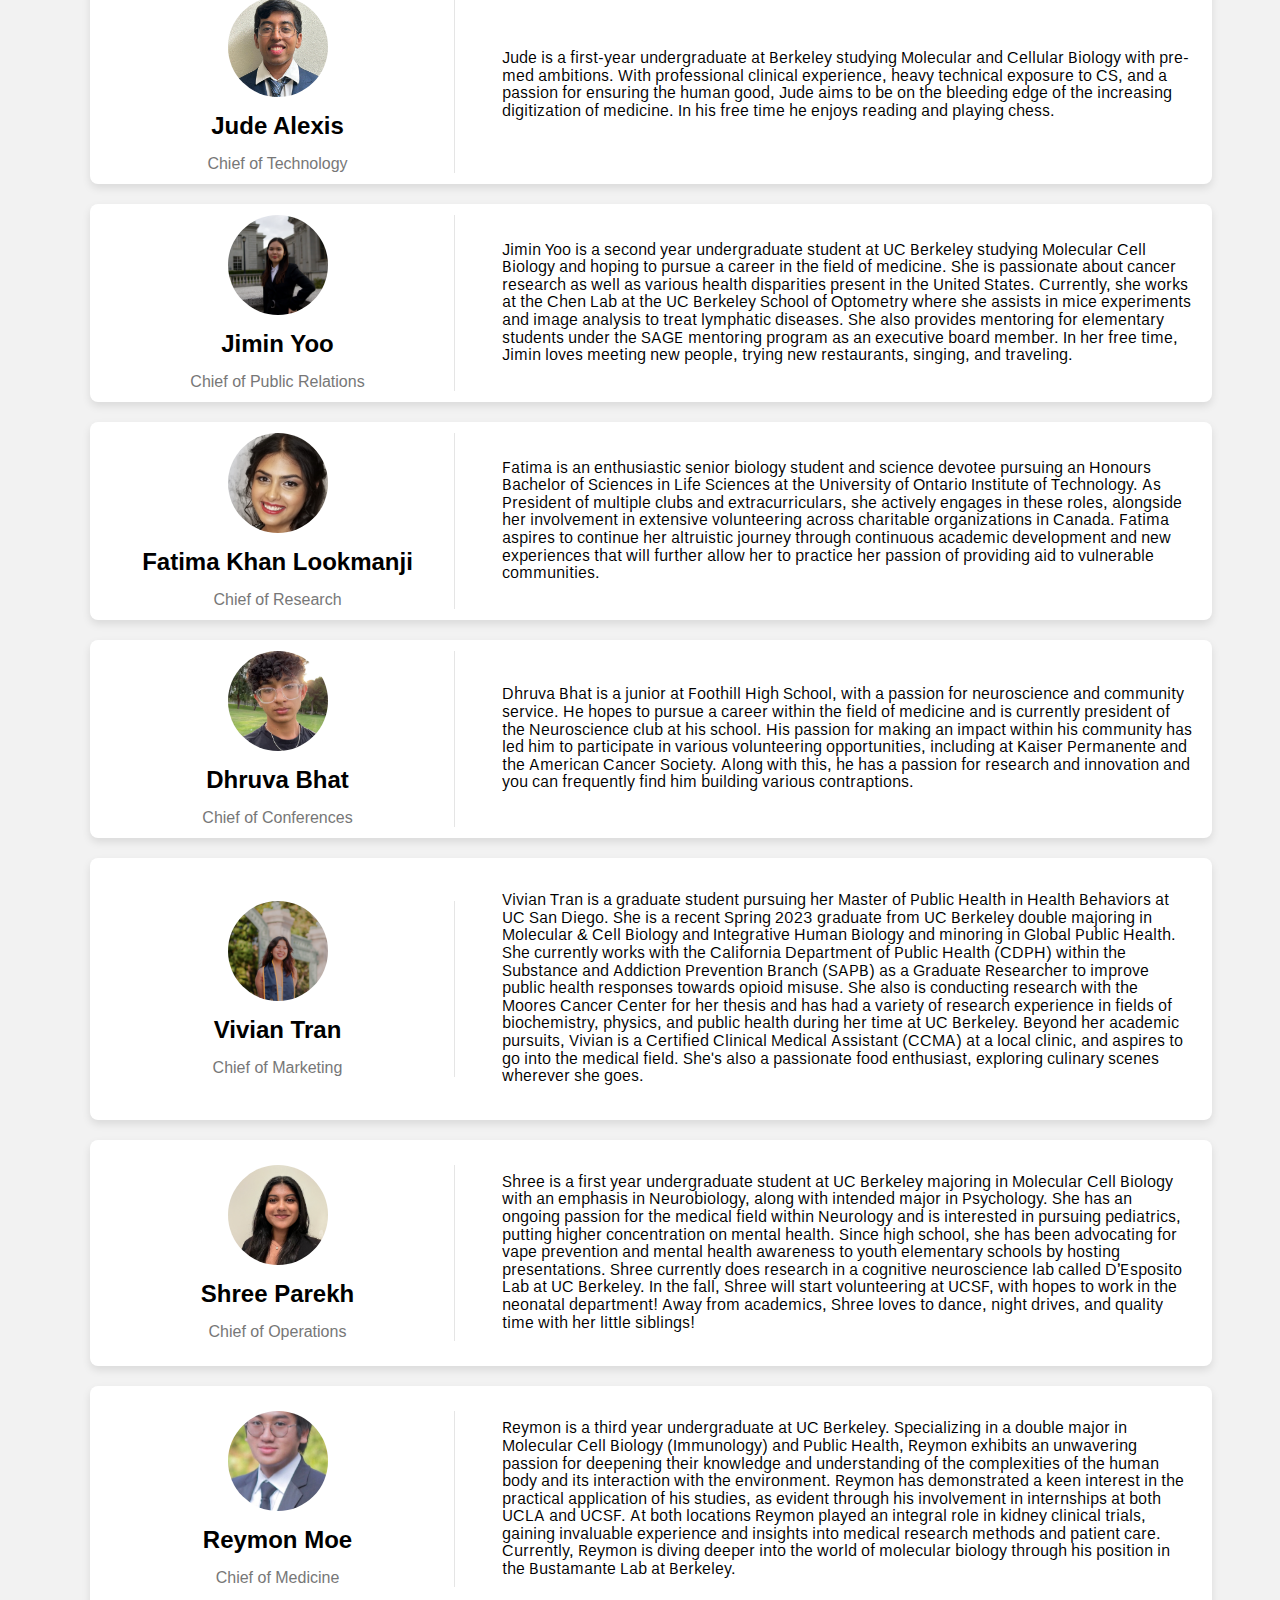
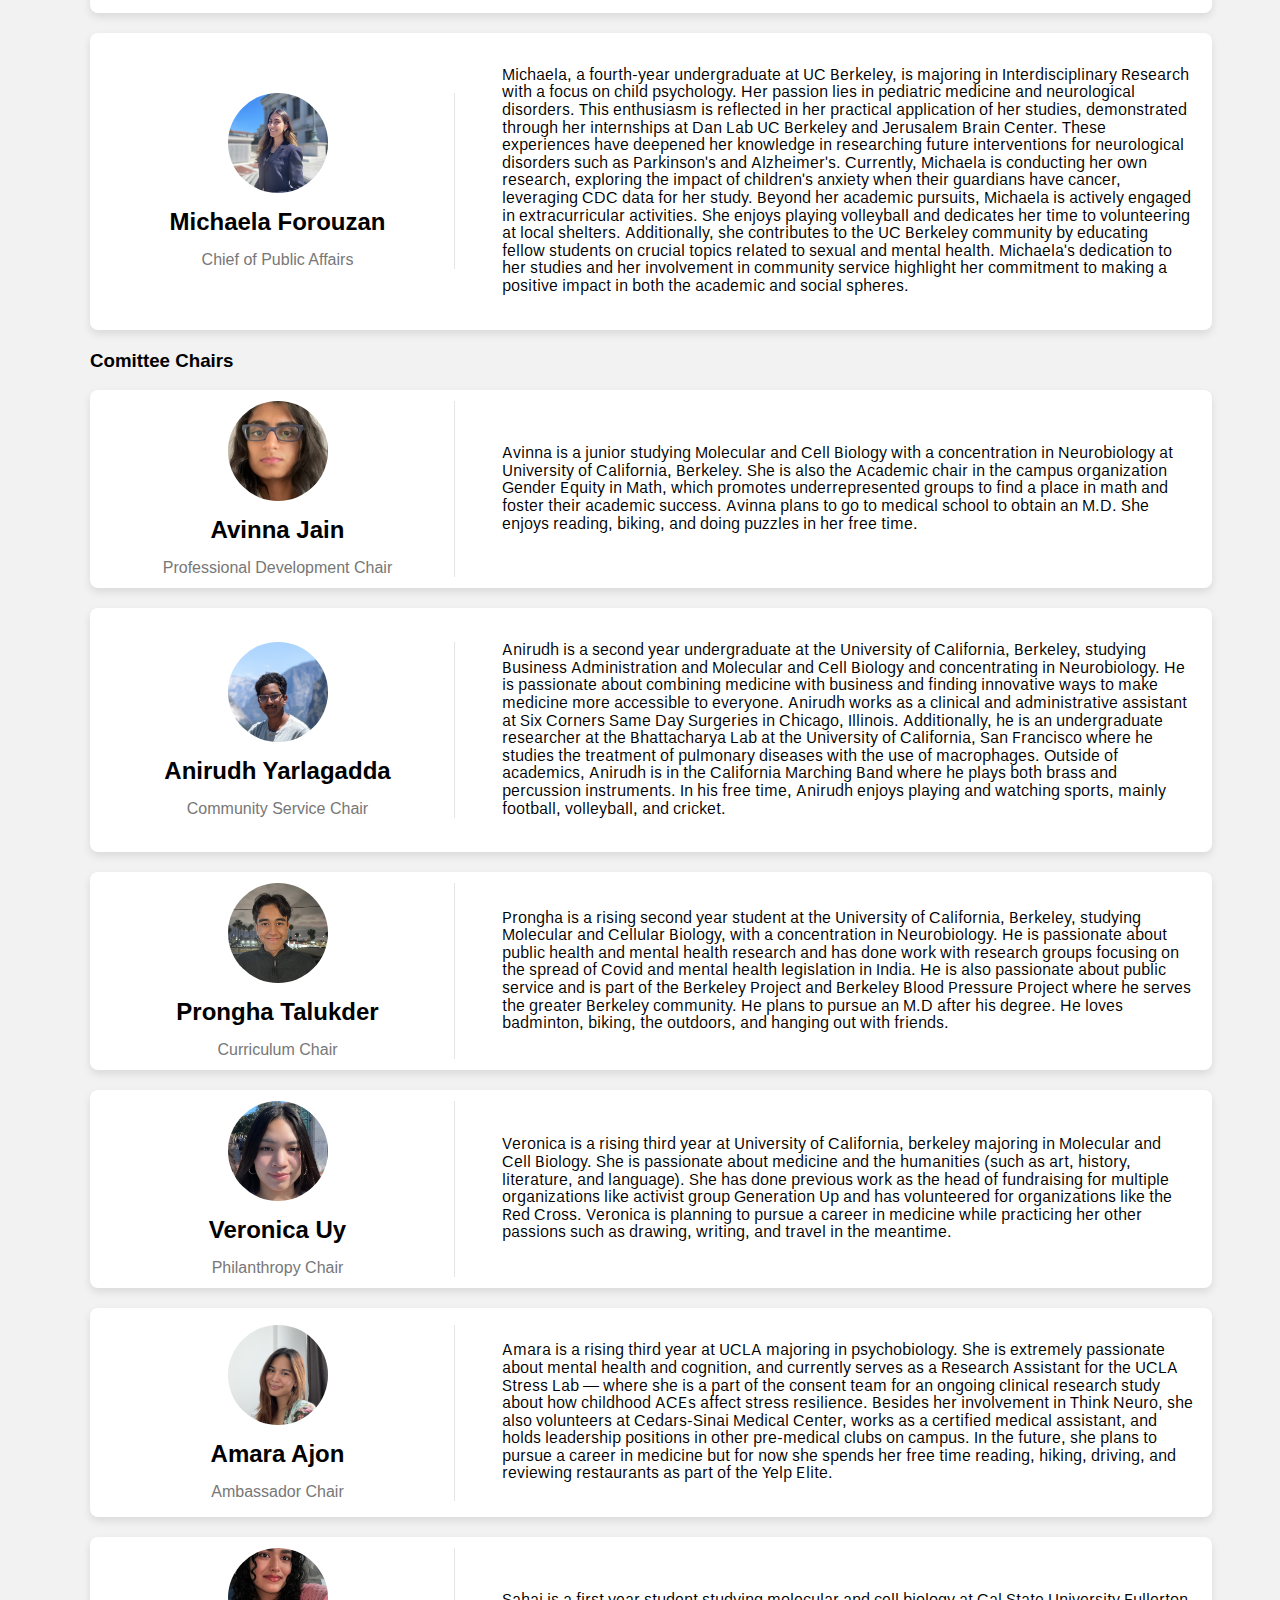
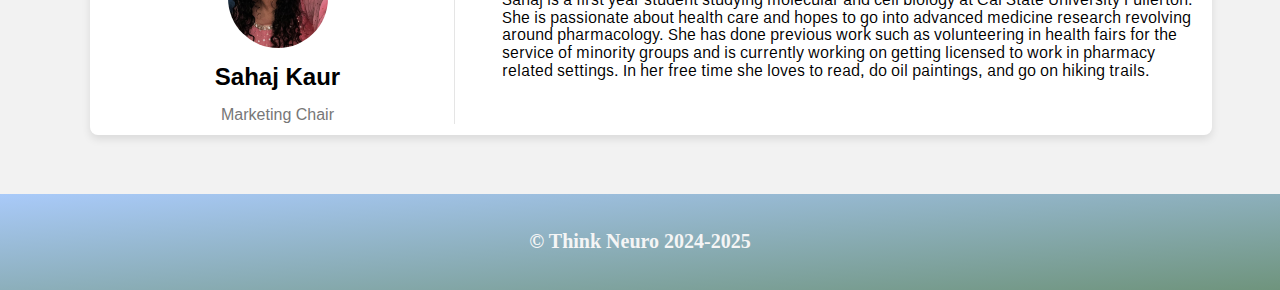
==== commit 1237709e: "updated date" ====
--- a/about.html
+++ b/about.html
@@ -103,7 +103,7 @@
     </div>
 
     <div class="footer">
-        <h2 id="copyright">© Think Neuro 2023-2024</h2>
+        <h2 id="copyright">© Think Neuro 2024-2025</h2>
     </div>
 
     <script src="assets/script.js"></script>
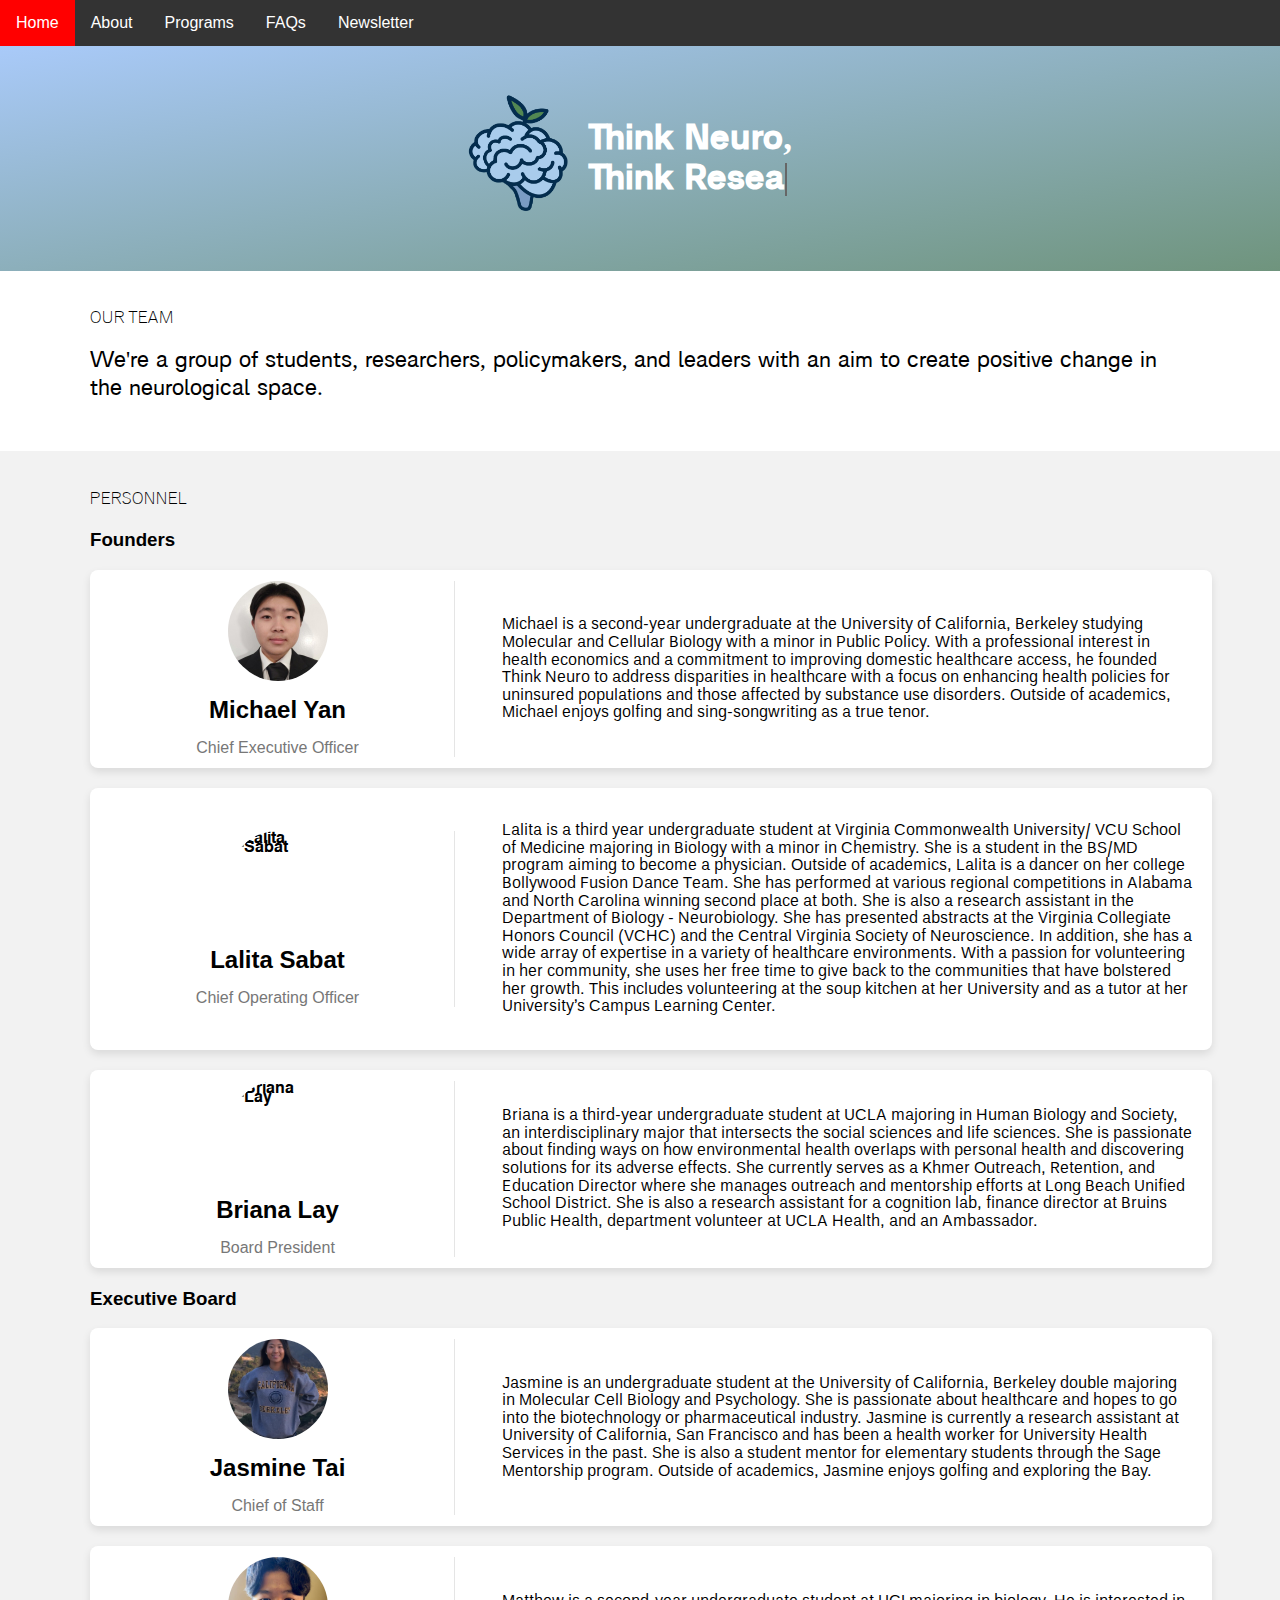
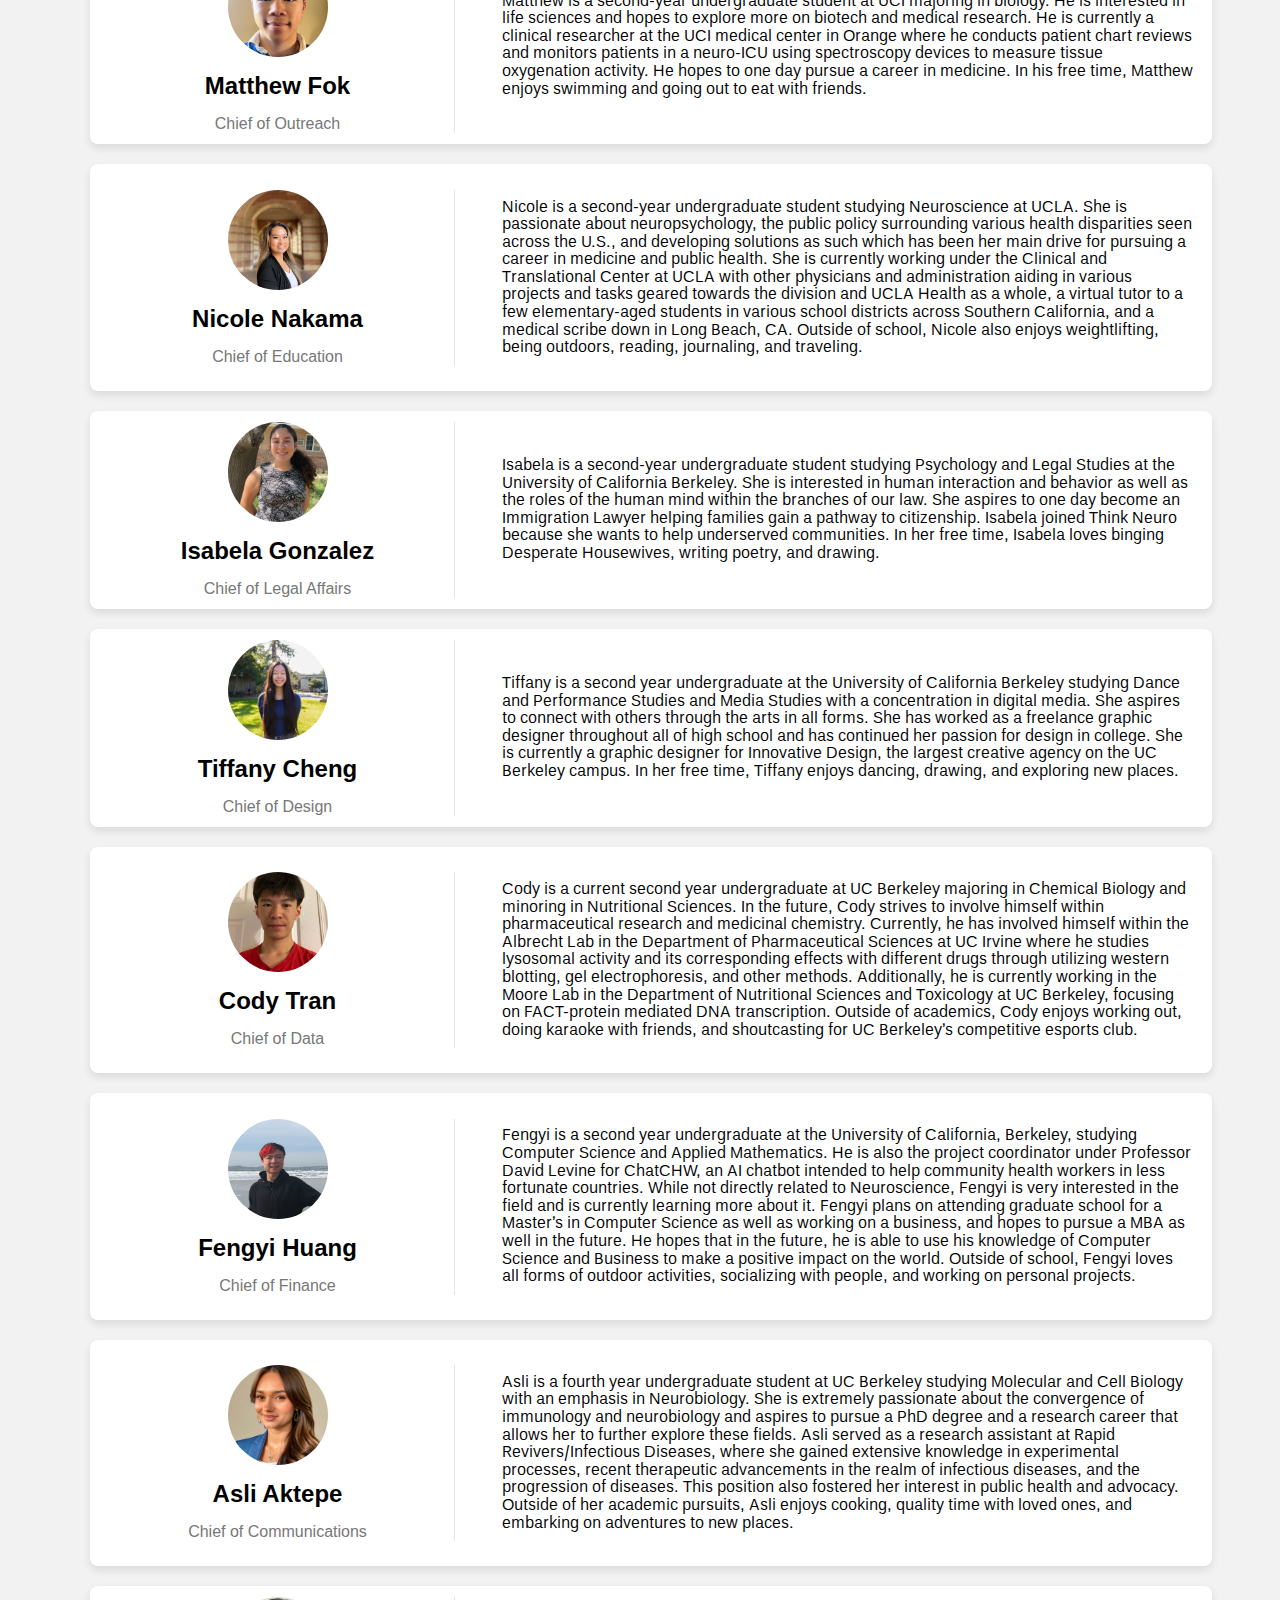
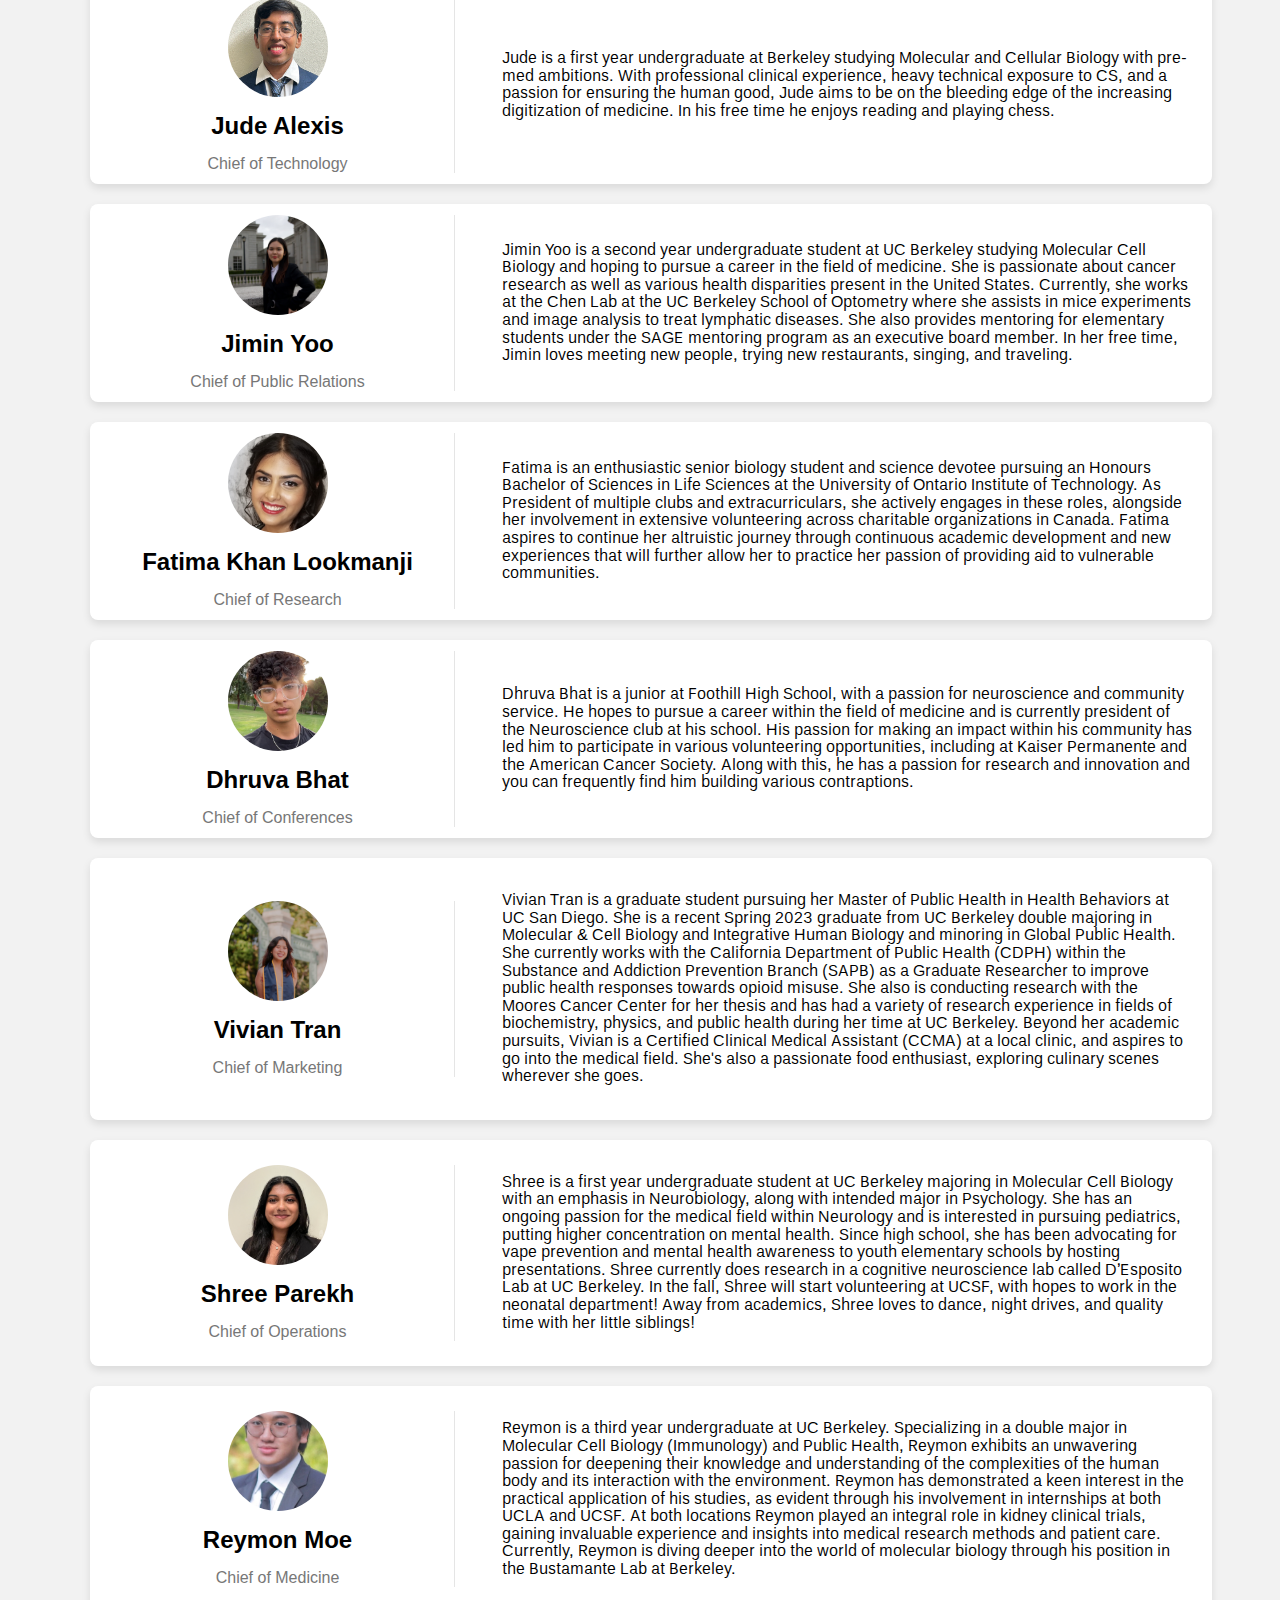
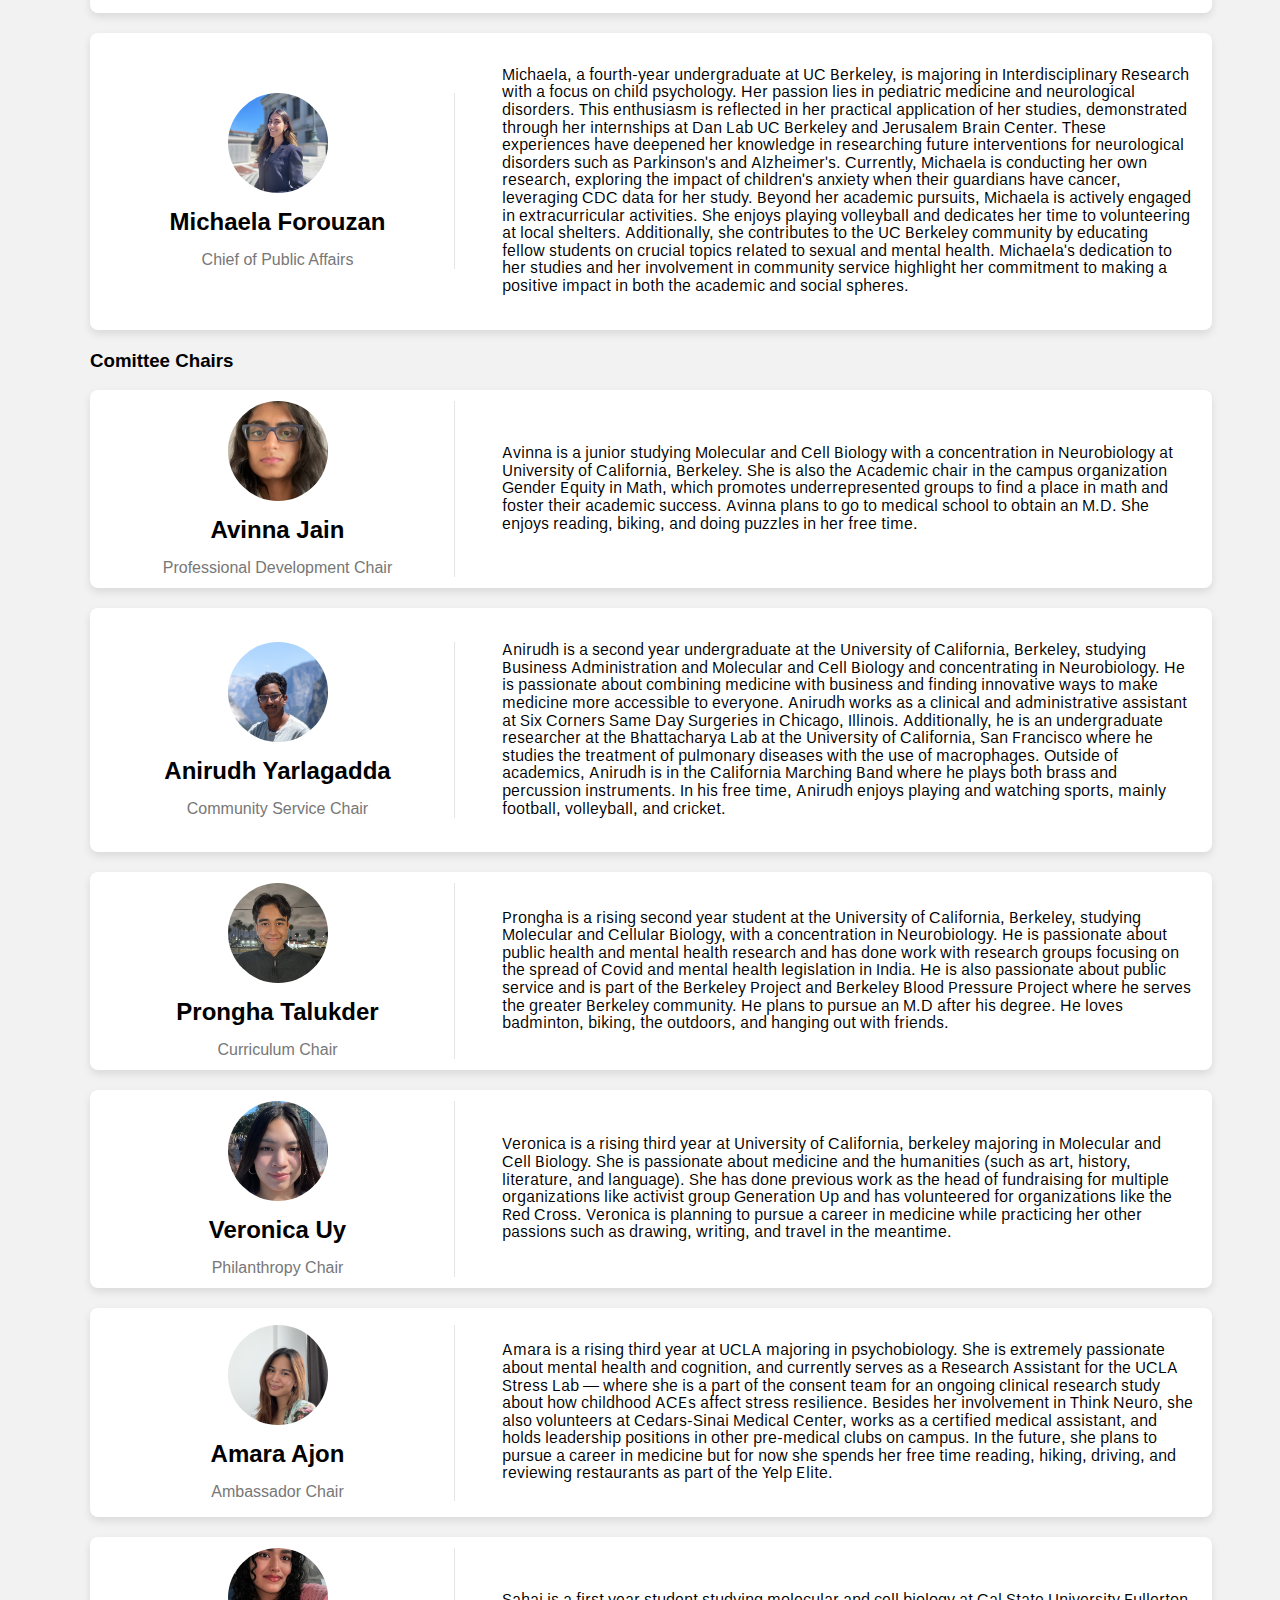
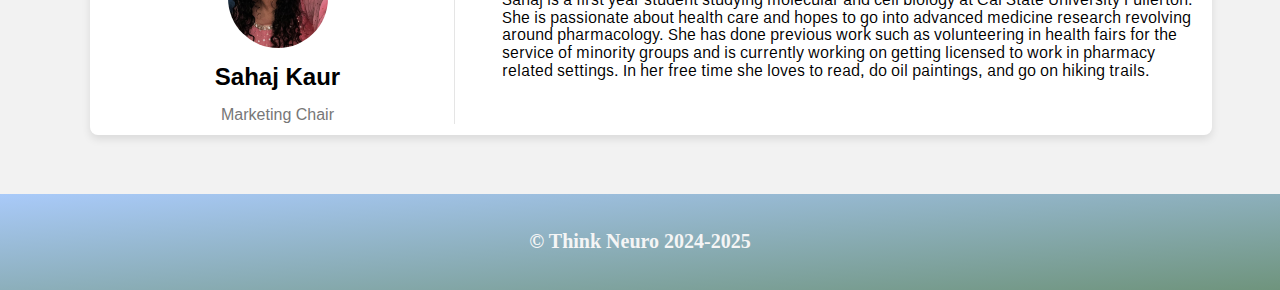
==== commit b144499f: "added to navbar" ====
--- a/about.html
+++ b/about.html
@@ -35,6 +35,7 @@
             </div>
           </div> 
         <a href="faq.html">FAQs</a>
+        <a href="newsletter.html">Newsletter</a>
     </div>
 
     <div id="container"> 
--- a/assets/style.css
+++ b/assets/style.css
@@ -36,6 +36,363 @@
 @font-face {
 font-family: thinkSlick;
 src: url("../assets/fonts/unb_pro_light.otf");
+}
+
+#sucessImg{
+  object-fit: contain;
+  border-radius: 15px;
+  max-width: 400px;
+  max-height: 200px;
+}
+
+#newsModalsub{
+  font-family: think;
+  font-size: 15px;
+  text-align: center;
+  color:white;
+  margin-top: -10px;
+  margin-bottom: -10px;
+}
+
+#newsModalTitle{
+  font-family: thinkSmart;
+  font-size: 30px;
+  text-align: center;
+  color:#ABCDFF;
+  margin-bottom: -5px;
+}
+
+#newsModalsublight{
+  font-family: thinkLight;
+  font-size: 15px;
+  text-align: center;
+  color:white;
+}
+
+#modalError{
+  display: none;
+  color: red;
+  font-family: thinkLight;
+  font-size: 10px;
+}
+
+/* The Modal (background) */
+.modalNews {
+  display: none; /* Hidden by default */
+  position: fixed; /* Stay in place */
+  z-index: 1; /* Sit on top */
+  padding-top: 100px; /* Location of the box */
+  left: 0;
+  top: 0;
+  width: 100%; /* Full width */
+  height: 100%; /* Full height */
+  overflow: auto; /* Enable scroll if needed */
+  background-color: rgb(0,0,0); /* Fallback color */
+  background-color: rgba(0,0,0,0.4); /* Black w/ opacity */
+}
+
+/* Modal Content */
+.modal-contentNews {
+  display: flex;
+  flex-direction: column;
+  align-items: center;
+  background-color: #19304C;
+  margin: auto;
+  padding: 20px;
+  border: 1px solid #19304C;
+  width: 300px;
+  align-items: center;
+}
+
+
+.ctaBtn {
+  padding: 5px 70px;  /* Increase padding to make the button taller */
+  border: none;  /* Remove any default border */
+  background-color: #809ABF;  /* Set a default background color */
+  color: white;  /* Set text color */
+  cursor: pointer;  /* Change the cursor on hover */
+  font-size: 20px;  /* Set a font size */
+  font-family: thinkP;
+  transition: background-color 0.3s;  /* Smooth transition for hover effect */
+  border-radius: 20px;  /* Add some rounded corners */
+  border: 2px solid #809ABF;
+  width: fit-content;
+  text-decoration:none;
+  margin: 0 auto;
+}
+
+/* Hover effect */
+.ctaBtn:hover {
+  background-color: white; 
+  color: #809ABF; 
+}
+
+#submitBtn {
+  padding: 5px 50px; 
+  border: none;
+  background-color: #809ABF;
+  color: white;  /* Set text color */
+  cursor: pointer;  /* Change the cursor on hover */
+  font-size: 15px;  /* Set a font size */
+  text-align: center;
+  font-family: thinkP;
+  transition: background-color 0.3s;  /* Smooth transition for hover effect */
+  border-radius: 20px;  /* Add some rounded corners */
+  border: 2px solid #809ABF;
+  width: fit-content;
+  text-decoration:none;
+  align-self: center;
+}
+
+/* Hover effect */
+#submitBtn:hover {
+  background-color: white; 
+  color: #809ABF; 
+}
+
+.standardReact{
+  width: 50%;
+  min-width: 1100px;
+}
+
+.compareBody{
+  display: grid;
+  grid-template-columns: auto auto; 
+  justify-content: space-between;
+  padding-bottom: 10px;
+  width: 50%;
+  min-width: 900px;
+  margin: 0 auto; /* this will center the section */
+}
+
+.compareBody > div {
+  display: flex;
+  flex-direction: column;
+  width: 400px;
+  text-align: center;
+  padding: 20px 0;
+  font-size: 30px;
+}
+
+#compareImage {
+  object-fit: contain;
+  height: auto;
+  border-radius: 15px;
+  max-width: 500px;
+  max-height: 300px;
+}
+
+#news-hook {
+  display: flex;
+  text-justify: center;
+  align-content: center;
+  justify-content: center;
+  padding-bottom: 30px;
+  margin: 0 auto; /* this will center the section */
+}
+
+#news-hookMOD {
+  display: flex;
+  flex-direction: column;
+  padding-bottom: 30px;
+  margin: 0 auto; /* this will center the section */
+}
+
+#news-cta {
+  display: flex;
+  flex-direction: column;
+  text-justify: center;
+  align-content: center;
+  justify-content: center;
+  margin: 0 auto; /* this will center the section */
+}
+
+#newsTitleTxt{
+  font-size: 35px;
+  text-align: center;
+}
+
+#newsTitleTxtCTA{
+  font-size: 35px;
+  text-align: center;
+}
+
+.newsCTASec{
+  background-color: #19304C;
+  width: 100%;
+  padding-top: 3%;
+  padding-bottom: 3%;
+  display: flex;
+  justify-content: center;
+  align-items: center;
+  flex-direction: column;
+}
+
+.newsContSec{
+  background-color: #f2f2f2;
+  width: 100%;
+  padding-top: 3%;
+  padding-bottom: 3%;
+  display: flex;
+  justify-content: center;
+  align-items: center;
+  flex-direction: column;
+}
+
+.opposed-image-container {
+  display: flex;
+  align-content: center;
+  flex: 0 0 40%; /* takes up equal width as the content-container */
+  justify-content: center;
+  align-self: center;
+}
+
+.opposed-image-container img {
+  max-width: 80%; /* ensures the image scales responsively */
+  height: auto;
+}
+
+.opposed-content-container {
+  display: flex;
+  flex-direction: column;
+  flex: 1; /* takes up equal width as the image-container */
+  min-width: 600px;/* ensures it doesn't grow too large */
+  align-items: center;
+  text-align: center;
+}
+
+#opposed-image {
+  display: flex;
+  gap: 20px; /* space between image and content */
+  text-justify: center;
+  margin: 0 auto; /* this will center the section */
+}
+
+.imageTxt-right{
+  font-size: 30px;
+  text-align: right;
+}
+
+.imageTxt-left{
+  font-size: 30px;
+  text-align: left;
+}
+
+#compareHeader{
+  text-align: left;
+  font-size: 30px;
+}
+
+#compareHeader-title{
+  font-family: thinkSmart;
+  font-size: 35px;
+  color:#809ABF;
+}
+
+#compareColumnTxt{
+  text-align: left;
+  margin-top: 30px;
+  font-family: thinkSmart;
+  font-size: 25px;
+  color:#809ABF;
+}
+
+#listOfOptions{
+  text-align: left;
+  font-size: 20px;
+  font-family: thinkPs;
+}
+
+#successTitleOne{
+  font-family: thinkSmart;
+  color:#809ABF;
+  font-size: 25px;
+}
+
+#number{
+  font-family: thinkSmart;
+  color:#809ABF;
+}
+
+#lightTxt{
+  font-family: thinkSmart;
+  color:#ABCDFF;
+}
+
+#whiteTxt{
+  font-family: think;
+  color:white;
+}
+
+#titleP{
+  font-family: thinkSlick;
+}
+
+#normalP{
+  font-family: thinkPs;
+}
+
+#emphP{
+  font-family: think;
+}
+
+#newsHeaderBG {
+  display: flex;
+  justify-content: center;
+  align-items: center;
+
+  background-color: blue; /* For browsers that do not support gradients */
+  background-image: linear-gradient(to bottom right, #294464, #19304C);
+  
+  color: white;
+  height: 25vh;
+}
+
+#newsHeaderBGSuc {
+  display: flex;
+  justify-content: center;
+  align-items: center;
+
+  background-color: blue; /* For browsers that do not support gradients */
+  background-image: linear-gradient(to bottom right, #294464, #19304C);
+  
+  color: white;
+  height: 35vh;
+}
+
+#newsHeader{
+  display: flex;
+  flex-direction: column;
+  align-items: center;
+}
+
+#newsTitle{
+  font-size: 35px;
+  font-family: think;
+  color: #ABCDFF;
+  text-align: center;
+  margin-top: 20px;
+}
+
+#newsTitleParent{
+  font-size: 20px;
+}
+
+#newsSubtitle{
+  font-family: ThinkLight;
+  color: white;
+  margin-bottom: 5px;
+}
+
+#subEmph{
+  font-family: ThinkHard;
+  color: white;
+  margin-bottom: 5px;
+}
+
+.textSandwich{
+  display: flex;
+  flex-direction: row;
 }
 
 #testimonialPics {
@@ -80,6 +437,29 @@
   background-color: #333;
 }
 
+.carousel-button {
+  position: absolute;
+  top: 50%;
+  transform: translateY(-50%);
+  cursor: pointer;
+  color: #333; /* Button color */
+  font-size: 24px; /* Button size */
+  z-index: 1000;
+}
+
+.carousel-button.left {
+  left: 10px;
+}
+
+.carousel-button.right {
+  right: 10px;
+}
+
+/* Additional Styling for Hover Effect */
+.carousel-button:hover {
+  color: #666;
+}
+
 .projectImage{
   align-self: center;
 
@@ -124,6 +504,9 @@
   text-decoration: underline;
 }
 
+#linkBtn{
+  width: fit-content;
+}
 
 .moreBtn {
   padding: 12px 20px;  /* Increase padding to make the button taller */
@@ -139,14 +522,14 @@
   text-decoration:none;
 }
 
-.moreBtn:disabled {
-  cursor: not-allowed;    /* shows a "not allowed" cursor */
-}
-
 /* Hover effect */
 .moreBtn:hover {
   background-color: white; 
   color: black; 
+}
+
+.moreBtn:disabled {
+  cursor: not-allowed;    /* shows a "not allowed" cursor */
 }
 
 /* Adjustments for the icon to make sure it aligns well with the text */
@@ -282,6 +665,12 @@
 
 .project-card a:hover {
   background-color: #0056b3;
+}
+
+#noselect, .noselect {
+  -webkit-user-select: none; /* Safari */
+  -ms-user-select: none; /* Internet Explorer/Edge */
+  user-select: none; /* Standard syntax */
 }
 
 .modal {
@@ -691,6 +1080,8 @@
   background-color: white;
 }
 
+/*background-color: #f2f2f2;*/
+
 .whiteSpons {
   display: flex;           /* Making this a flex container */
   flex-direction: column;
@@ -702,6 +1093,17 @@
   background-color: white;
 }
 
+.whiteTest {
+  display: flex;           /* Making this a flex container */
+  flex-direction: column;
+  justify-content: center; /* Centering children horizontally */
+  align-items: center;     /* Centering children vertically */
+  width: 100%;
+  padding-top: 3%;
+  padding-bottom: 3%;
+  background-color: white;
+}
+
 .sponsImg{
   min-height: 10px; /* adjust this value as needed */
   height: 100%;
@@ -710,11 +1112,19 @@
   margin-bottom: 10px;
 }
 
+.testImg{
+  min-height: 10px; /* adjust this value as needed */
+  width: 100%;
+  border-radius: 15px;
+  max-width: 350px; /* adjust this value based on the maximum size you'd want */
+  margin-bottom: 10px;
+}
+
 #titleSection{
   justify-content: left;
 }
 
-#spacedLogos{
+.spacedLogos{
   display: flex;
   flex-direction: row;
   align-items: center;
@@ -871,9 +1281,124 @@
     overflow-x: hidden;
   }
 
-
+  /* .imageTxt-right{
+    font-size: 2.7vw;
+  }
+  .imageTxt-left{
+    font-size: 2.7vw;
+  } */
+
+  @media (max-width: 1150px) {
+    .opposed-content-container{
+      min-width: 50vw;
+    }
+    .standardReact{
+      min-width: 800px;
+    }
+  }
+
+  @media (max-width: 850px) {
+    .standardReact{
+      min-width: 500px;
+    }
+    .ctaBtn{
+      font-size: 15px;
+    }
+    #newsTitleTxt{
+      font-size: 25px;
+    }
+    #compareHeader-title{
+      font-size: 25px;
+    }
+    #newsTitleTxtCTA{
+      font-size: 20px;
+    }
+    .imageTxt-right{
+      font-size: 20px;
+    }
+    .imageTxt-left{
+      font-size: 20px;
+    }
+    #compareHeader{
+      font-size: 20px;
+    }
+  }
+
+  @media (max-width: 930px) {
+    .compareBody{
+      min-width: 600px;
+    }
+    .compareBody > div{
+      width: 250px;
+    }
+  }
+
+  @media (max-width: 620px) {
+    .compareBody{
+      min-width: 400px;
+    }
+    .compareBody > div{
+      width: 200px;
+    }
+    #compareColumnTxt{
+      font-size: 20px;
+    }
+    #listOfOptions{
+      font-size: 15px;
+    }
+    #compareImage{
+      width: 150px;
+    }
+  }
+
+  @media (max-width: 630px) {
+    #newsTitle{
+      font-size: 5.5vw;
+    }
+    #newsTitleTxt{
+      font-size: 15px;
+    }
+    .ctaBtn{
+      font-size: 10px;
+    }
+    #compareHeader-title{
+      font-size: 20px;
+    }
+  }
 
   @media (max-width: 500px) {
+    .compareBody{
+      min-width: 300px;
+    }
+    .compareBody > div{
+      width: 150px;
+    }
+    #compareColumnTxt{
+      font-size: 15px;
+    }
+    #listOfOptions{
+      font-size: 10px;
+    }
+    #compareImage{
+      width: 125px;
+    }
+
+    .standardReact{
+      min-width: 300px;
+    }
+    .imageTxt-right{
+      font-size: 15px;
+    }
+    .imageTxt-left{
+      font-size: 15px;
+    }
+    #compareHeader{
+      font-size: 15px;
+    }
+
+    #newsTitleParent{
+      font-size: 4vw;
+    }
     #testimonialPics {
       width: 70vw;
       height: 70vw;
@@ -884,6 +1409,16 @@
     #logo{
       width: 18vw;
     }
+    #newsHeaderBGSuc{
+      height: 60vw;
+    }
+    #sucessImg{
+      width: 40vw;
+      margin-bottom: 15px;
+    }
+    #newsHeaderBG{
+      height: 55vw;
+    }
     .header{
       height: 45vw;
     }
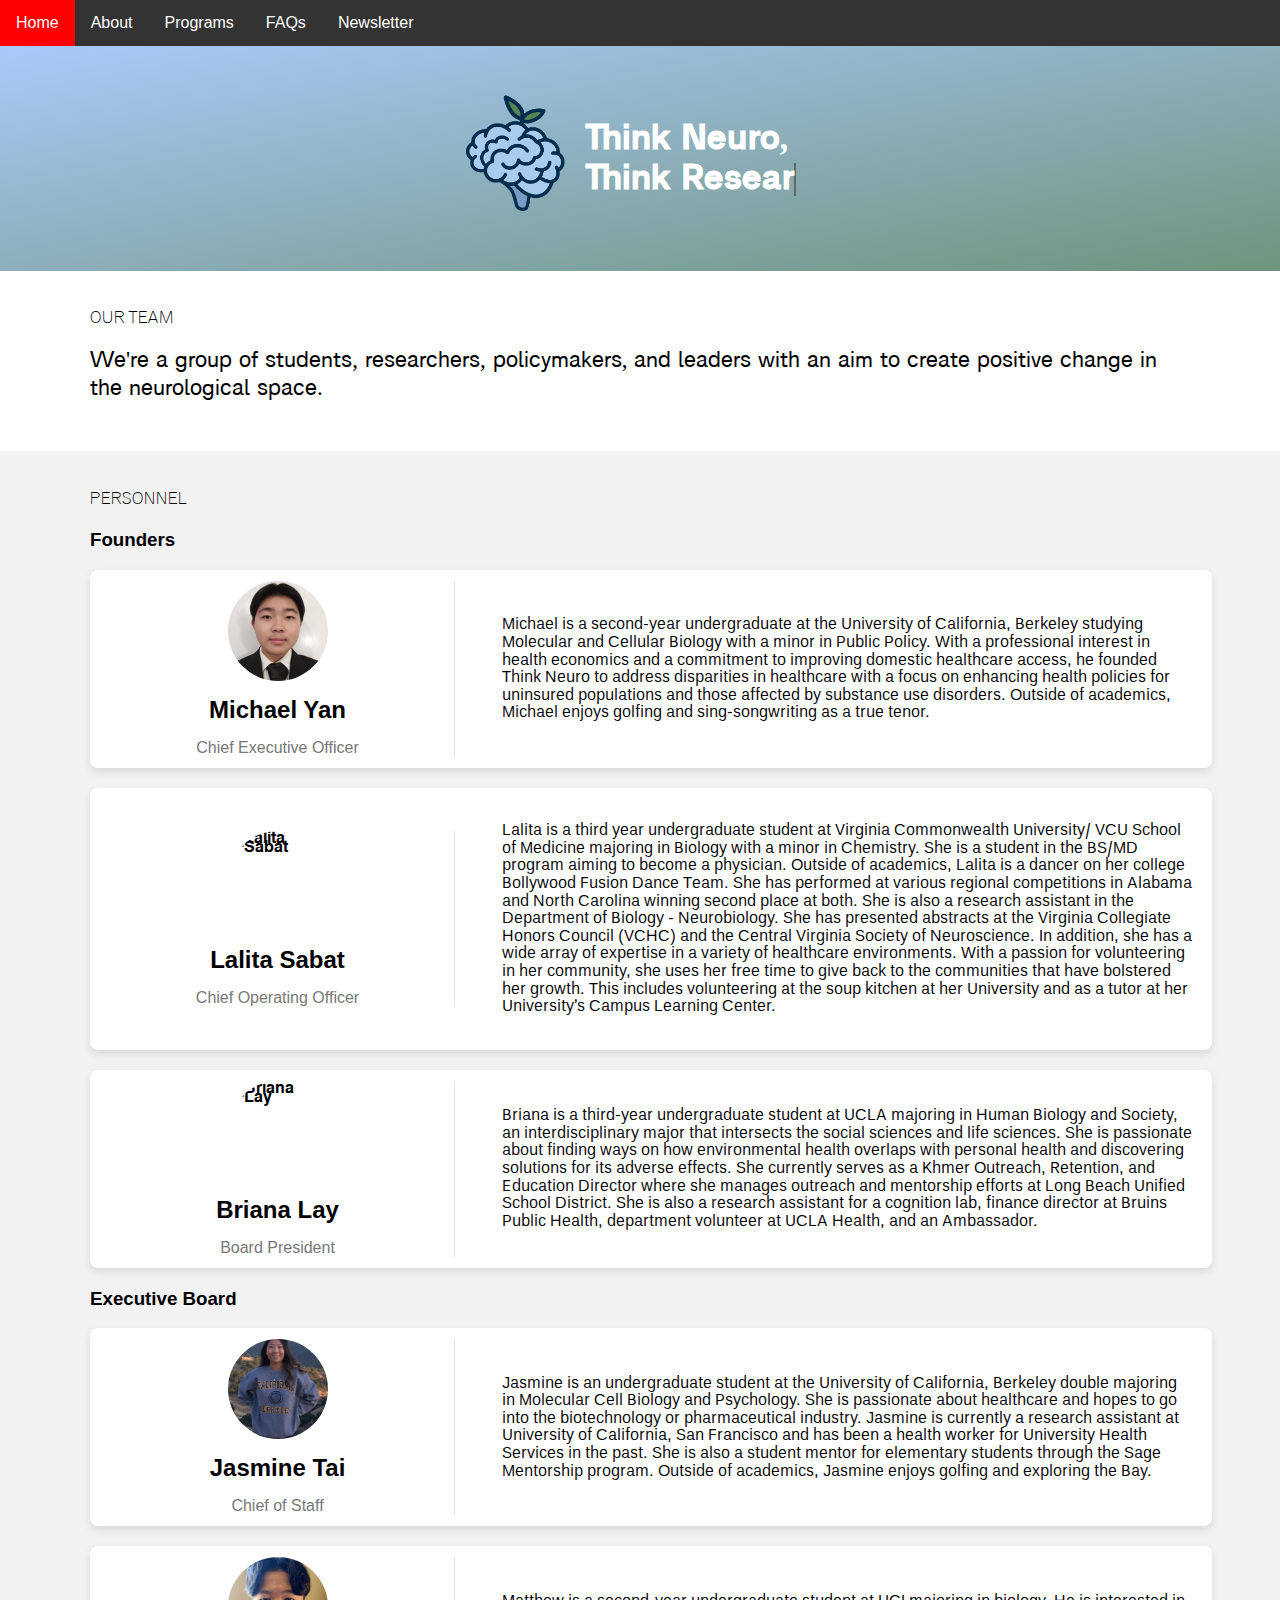
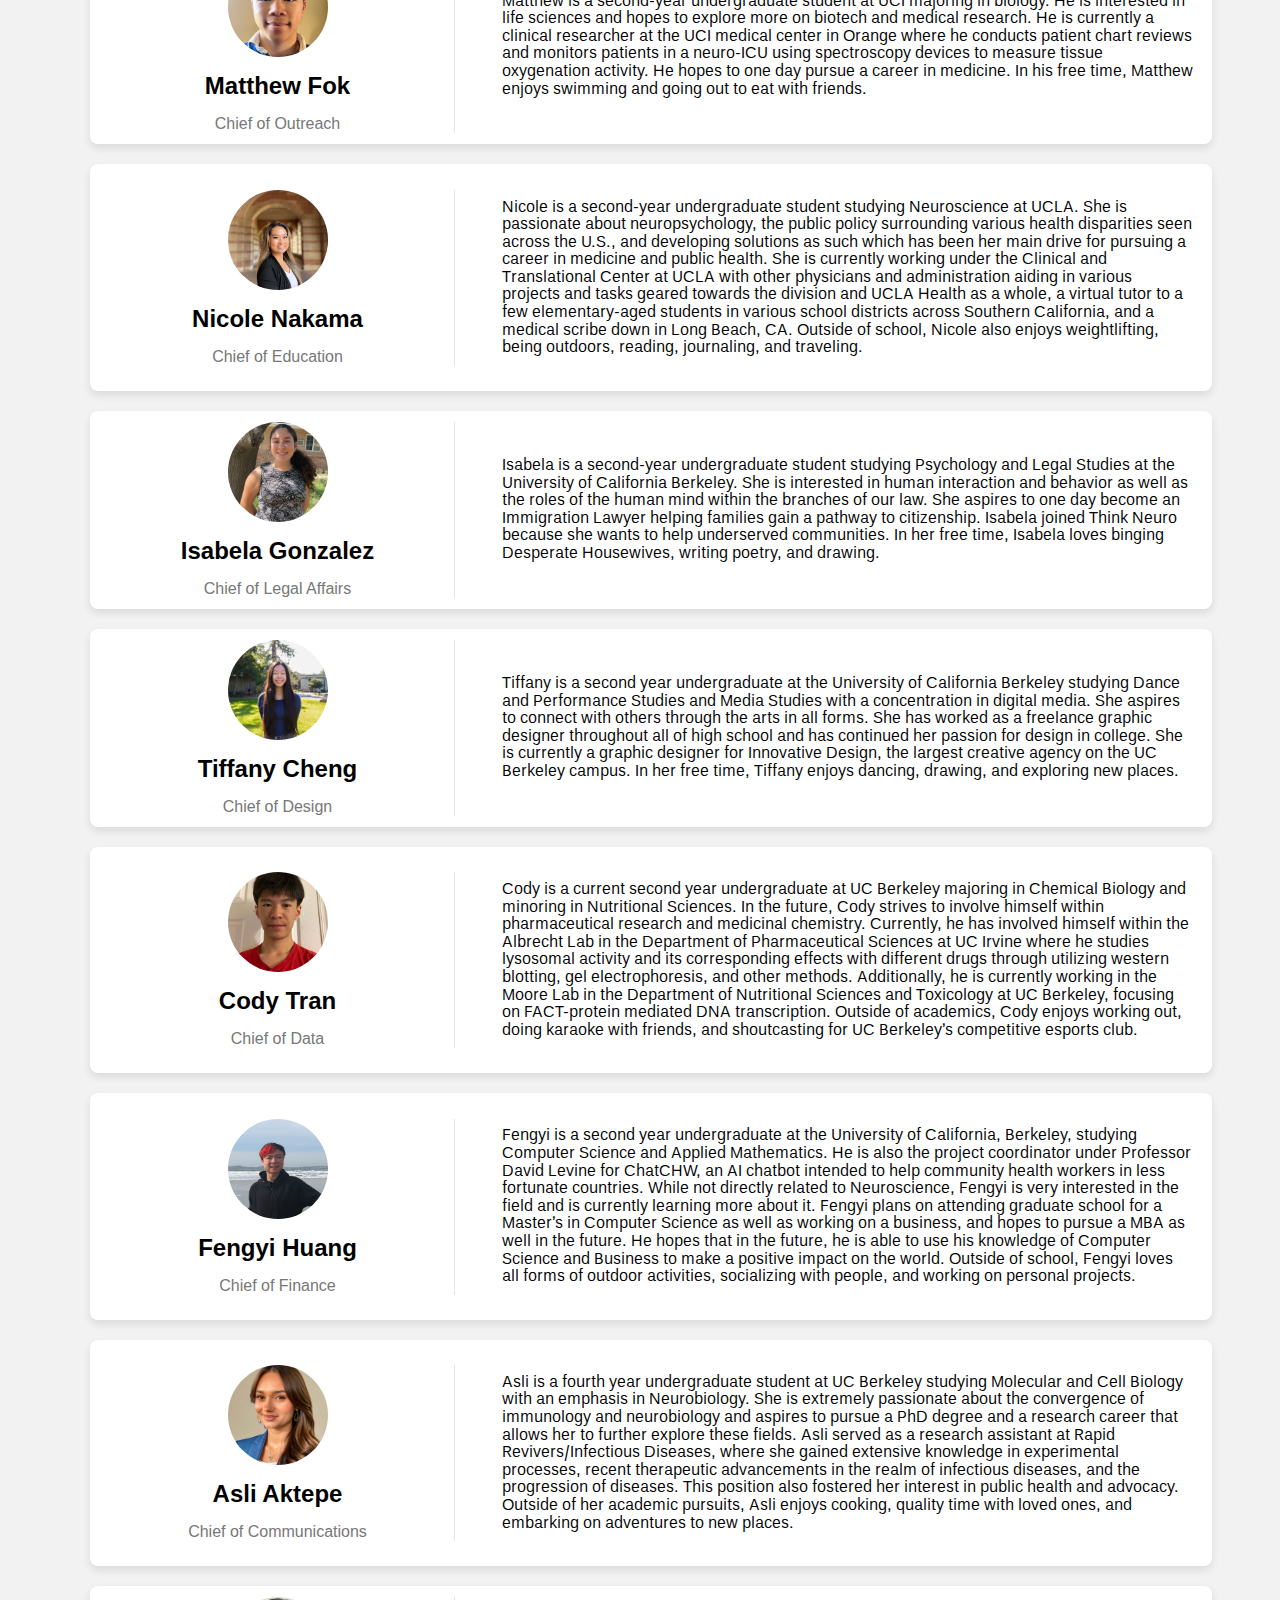
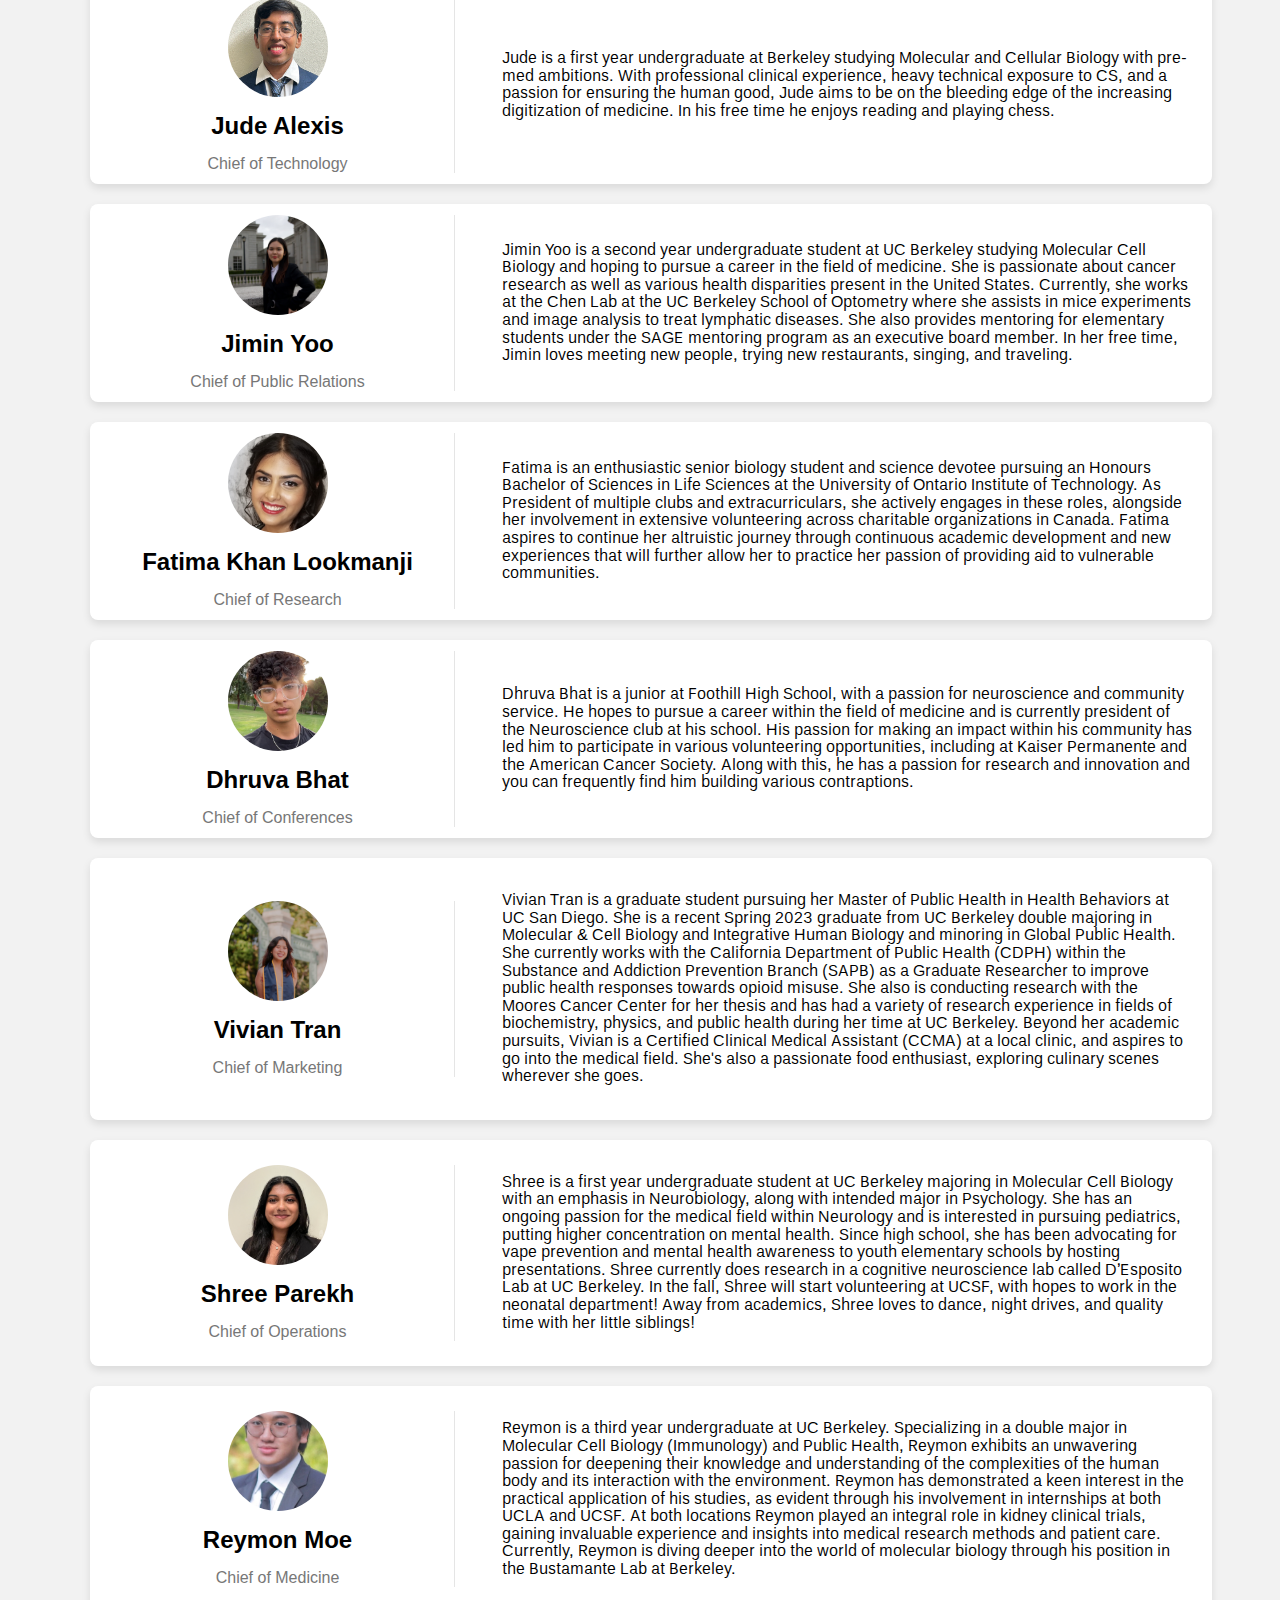
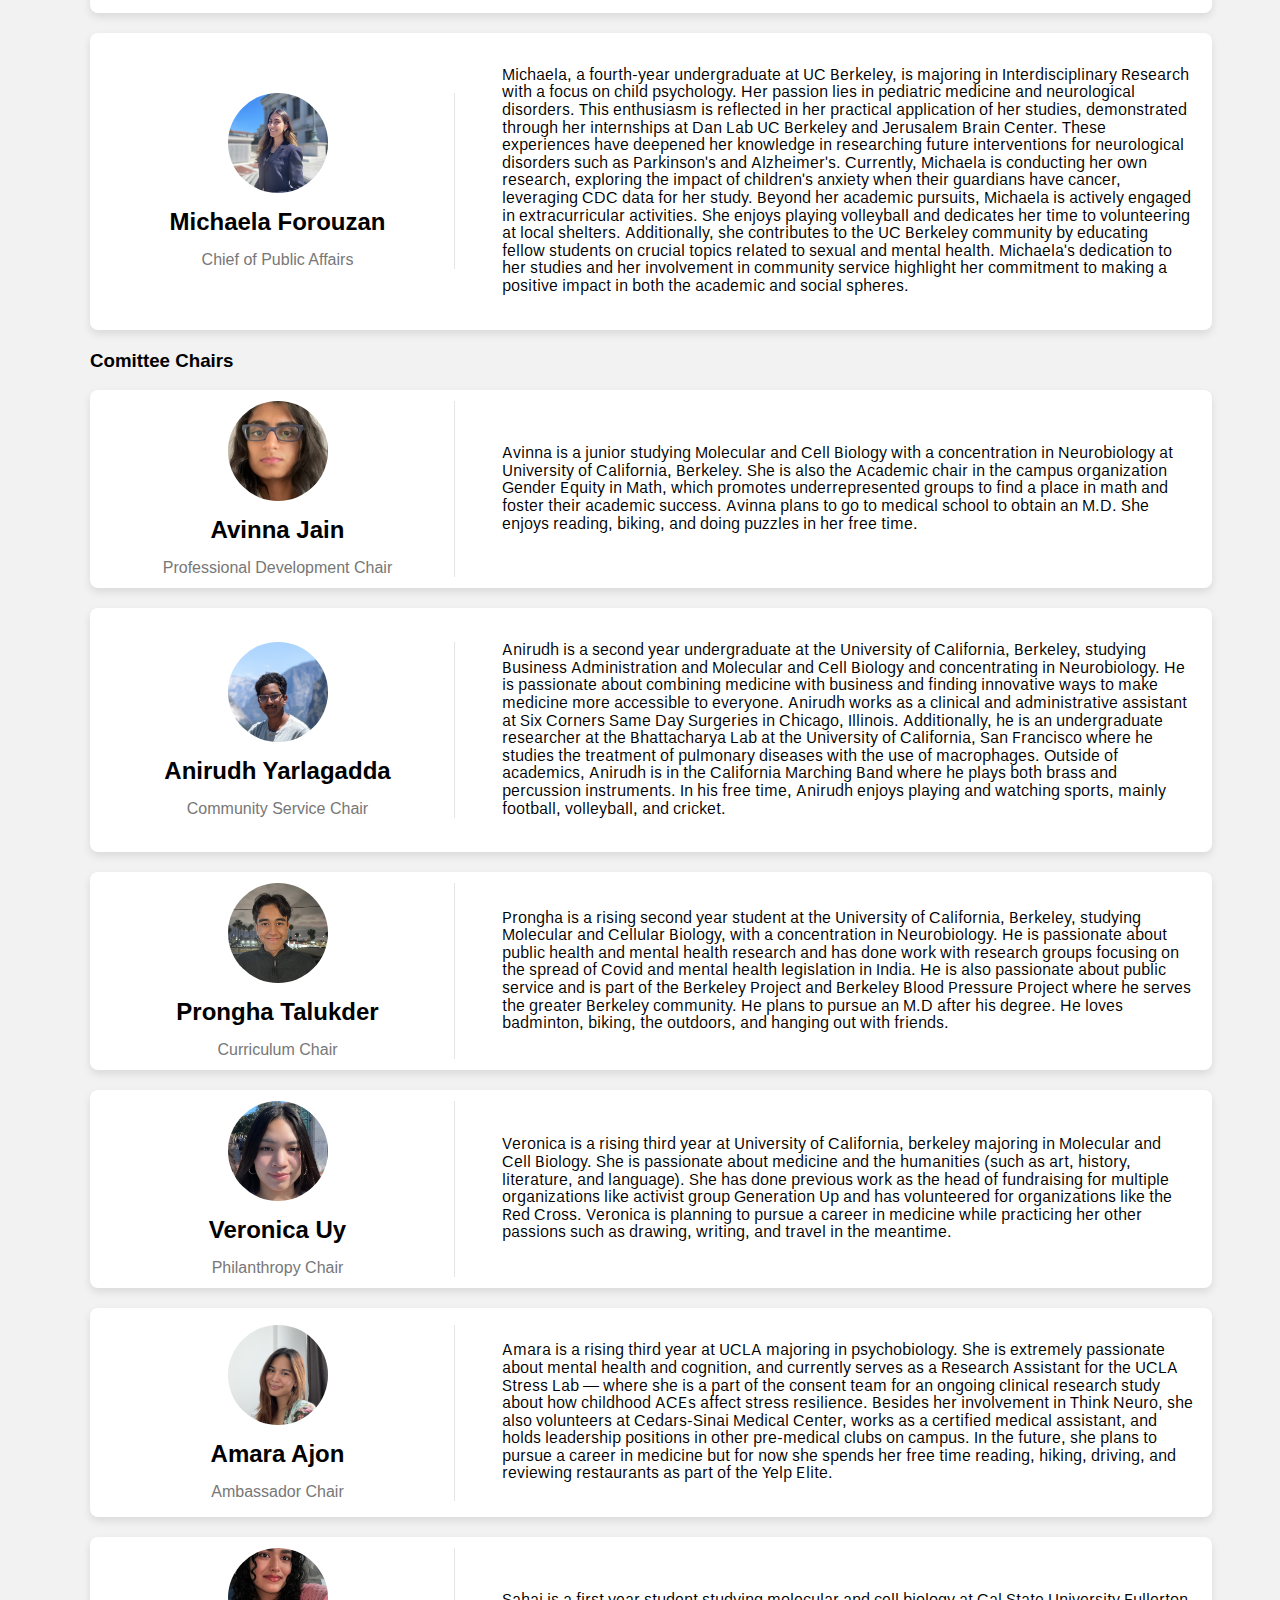
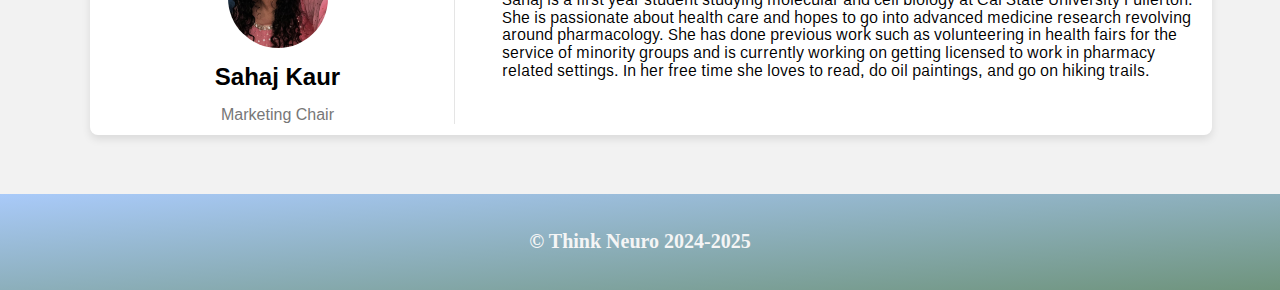
==== commit 6820a1a2: "added this years research cohort" ====
--- a/about.html
+++ b/about.html
@@ -30,7 +30,7 @@
             <div class="dropdown-content">
               <a href="volunteer.html">Volunteer</a>
               <a href="internship.html">Internships</a>
-              <a href="research.html">Research</a>
+              <a href="research.html">Past Research</a>
               <a href="#">Hackathon</a>
             </div>
           </div> 
--- a/assets/style.css
+++ b/assets/style.css
@@ -864,6 +864,13 @@
   width: 65%;
 }
 
+.sole-project-container {
+  display: flex;
+  flex-direction: column;
+  align-content: center;
+  width: 100%;
+}
+
 .project-item {
   font-size: 30px;
   text-align: center;
@@ -889,6 +896,10 @@
 #pdfPoster{
   width: 500px;
   height: 250px;
+}
+#pdfPosterJust{
+  width: 500px;
+  height: 300px;
 }
 .navbar {
   overflow: hidden;
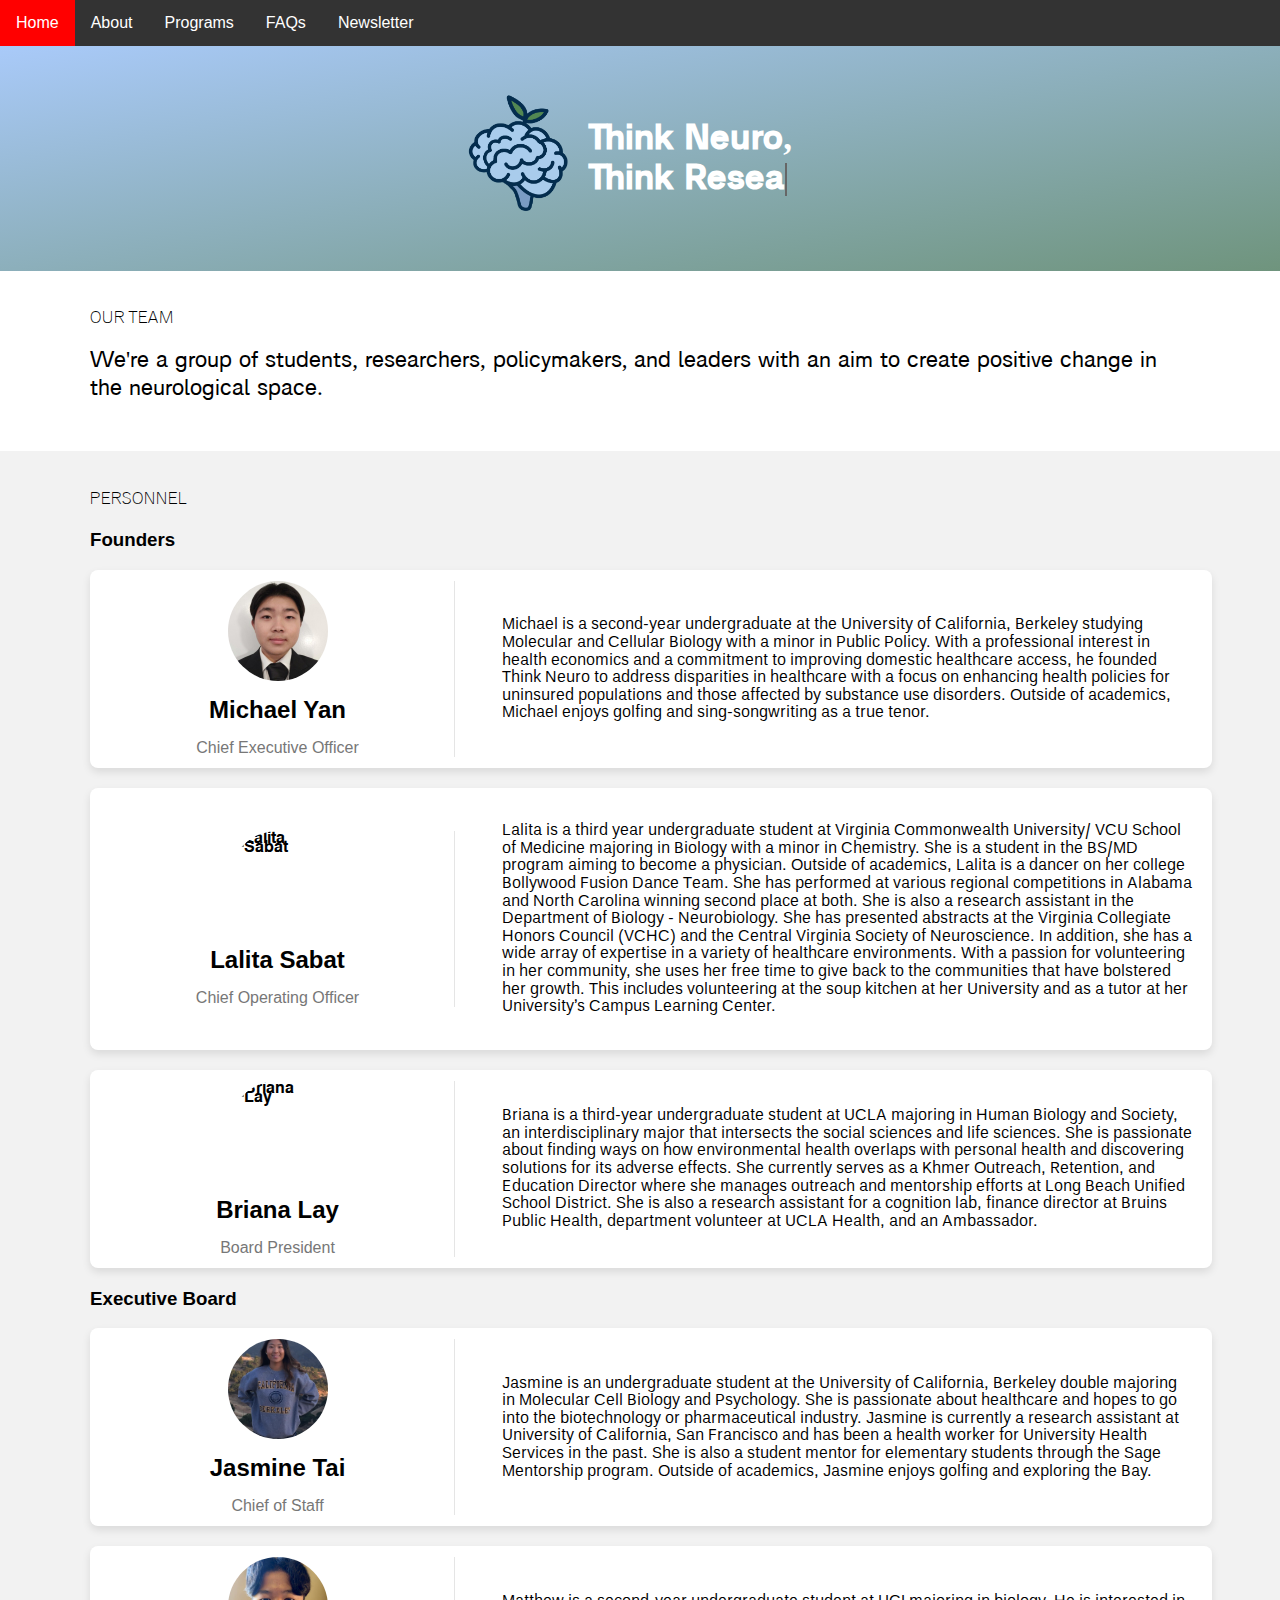
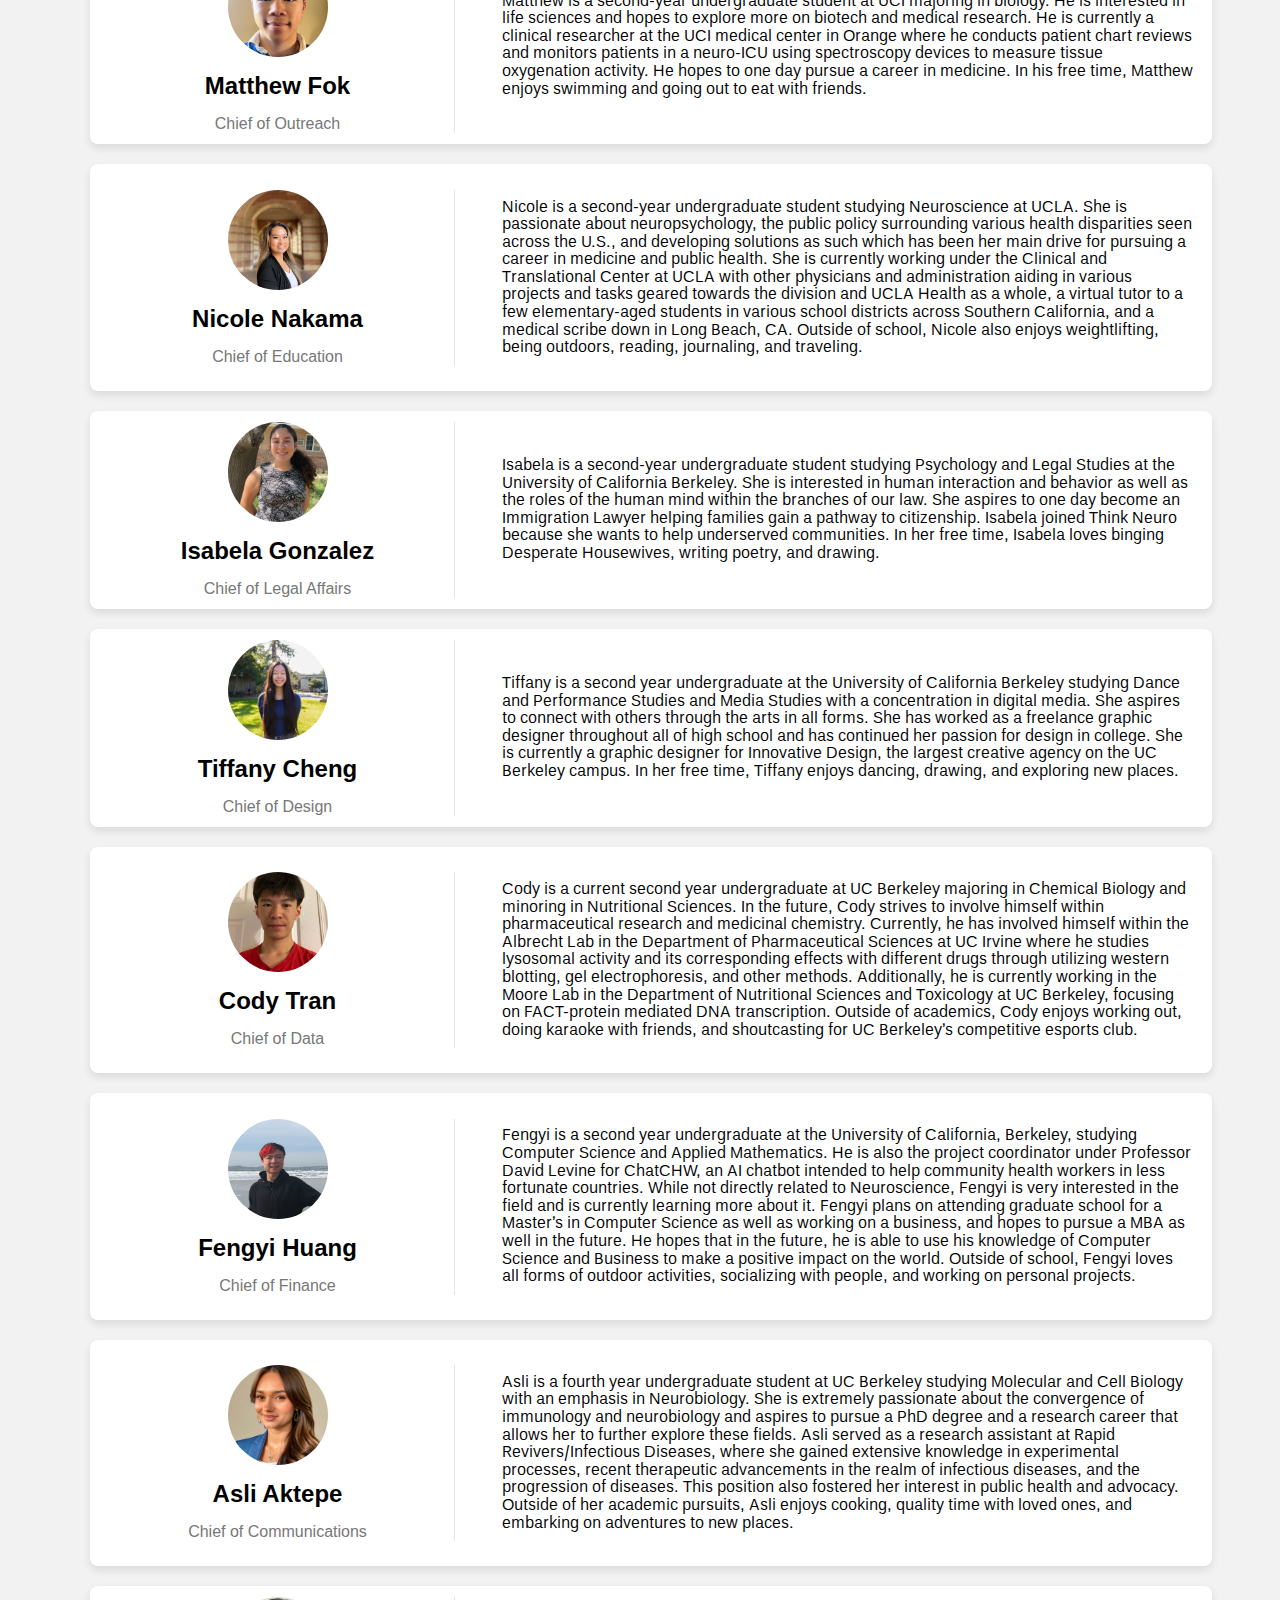
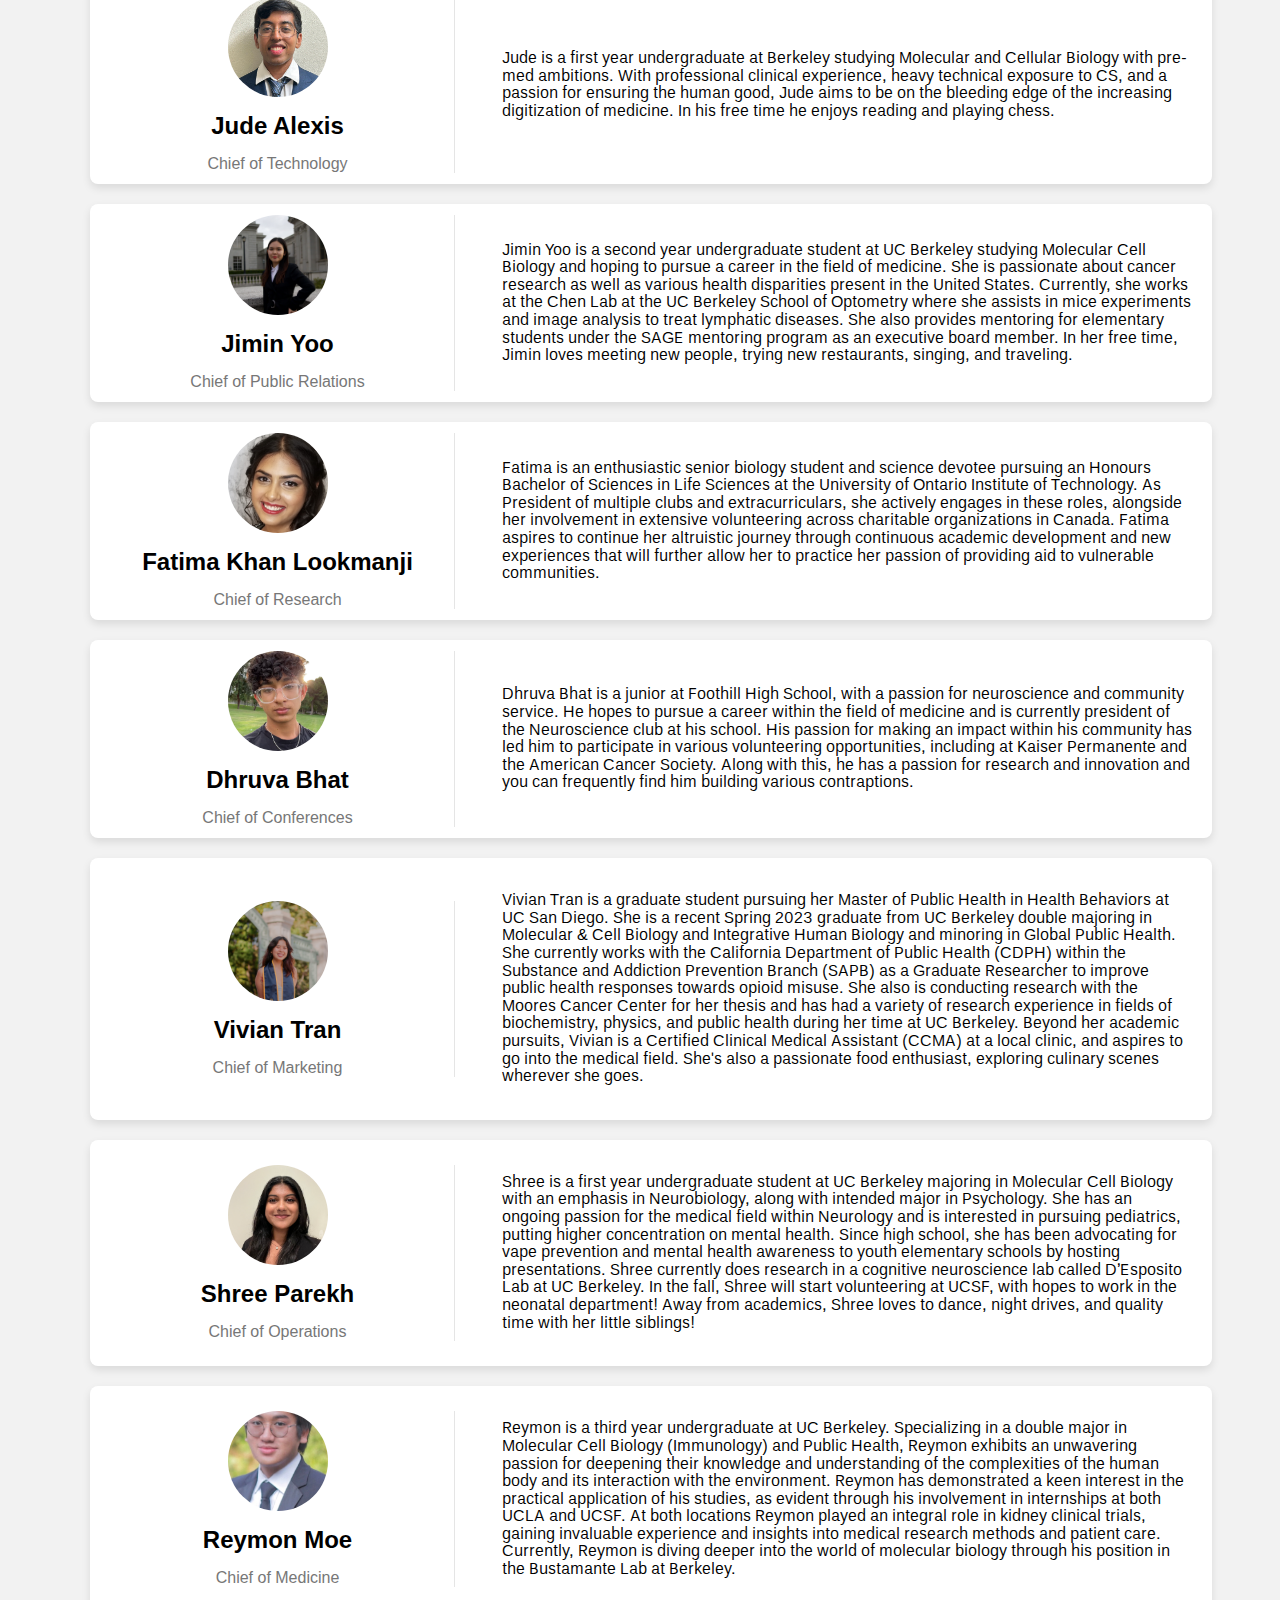
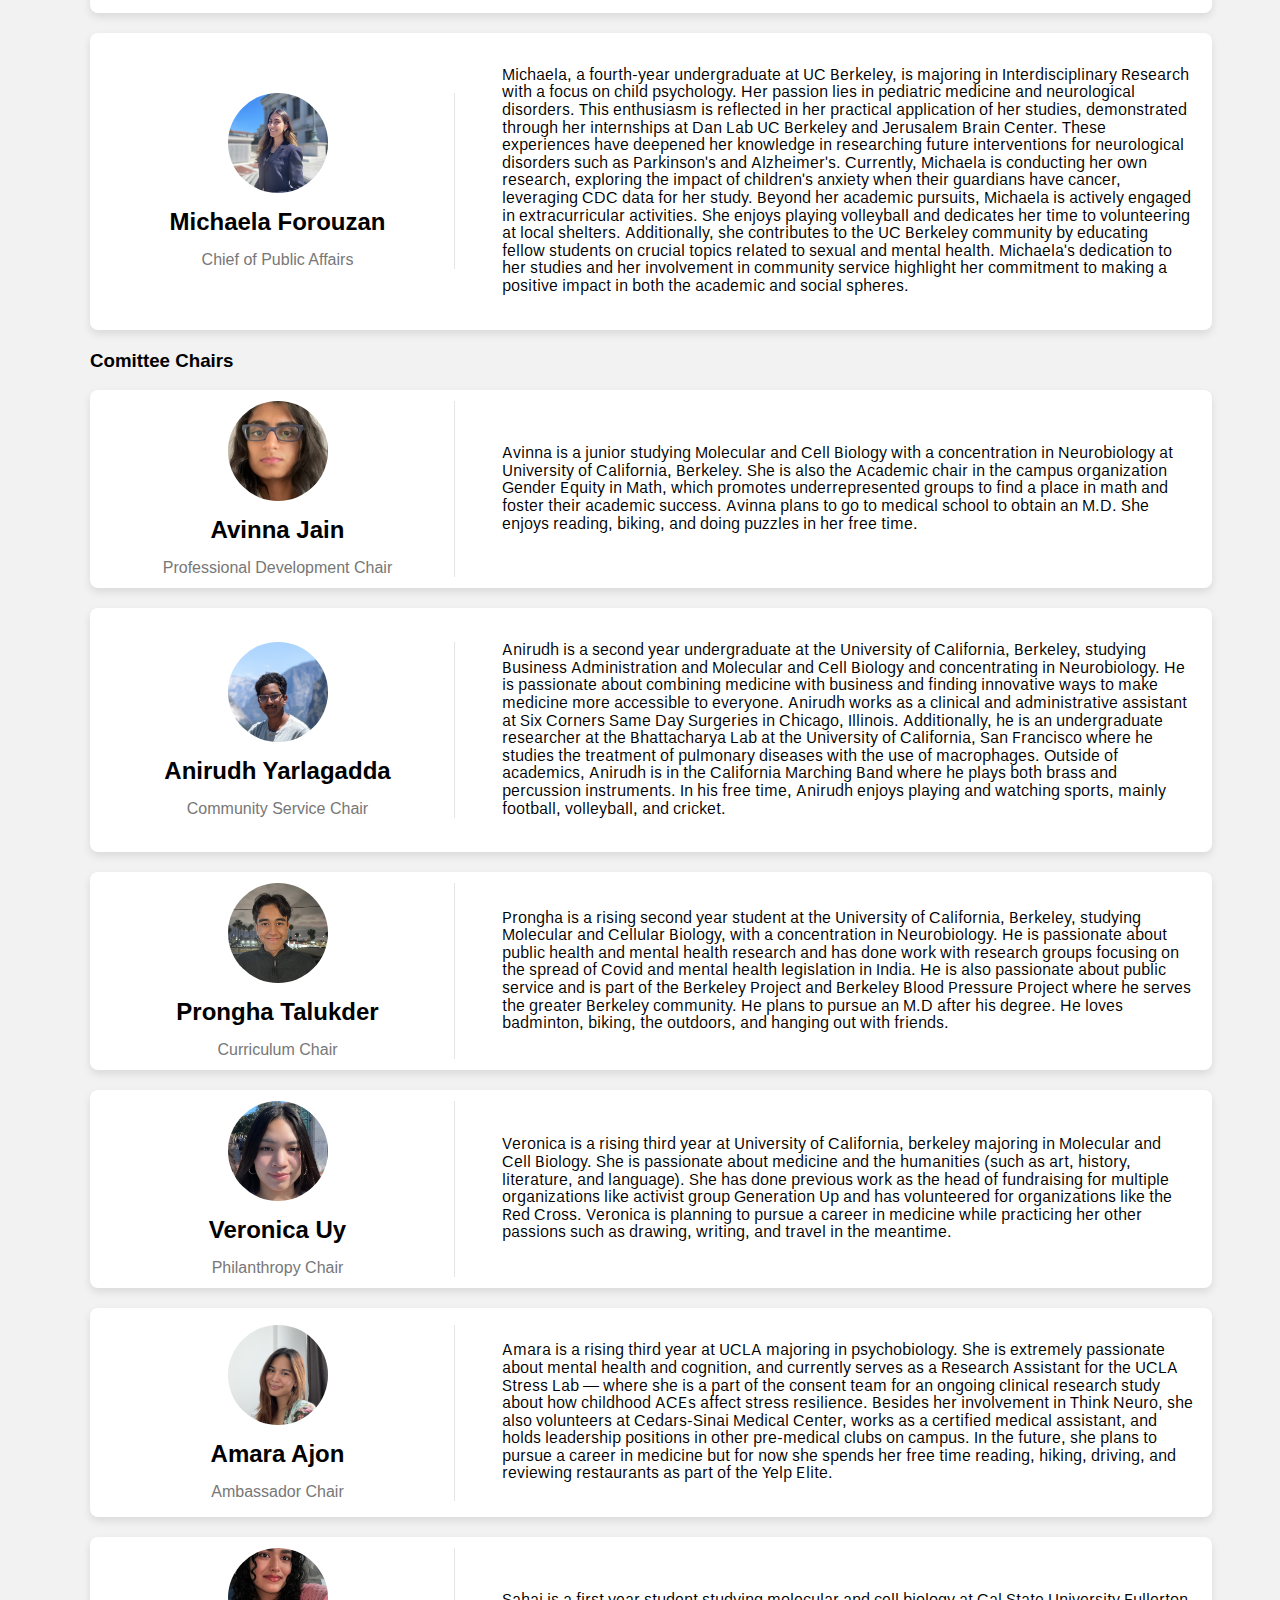
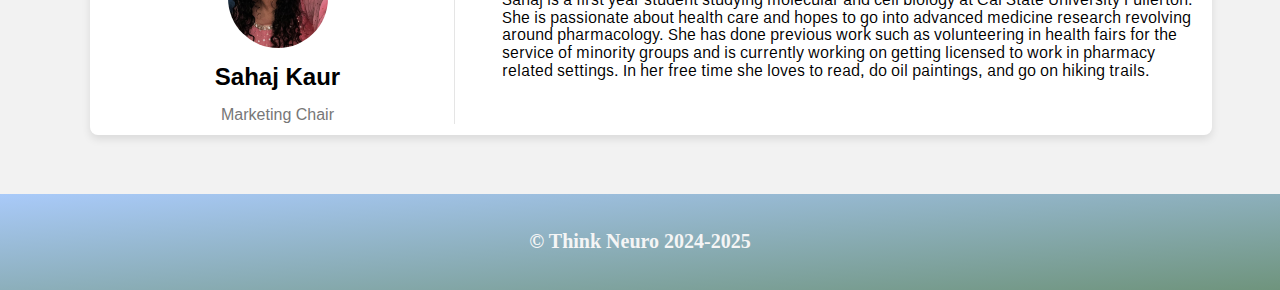
==== commit faa080c1: "added final poster + test" ====
--- a/about.html
+++ b/about.html
@@ -30,7 +30,7 @@
             <div class="dropdown-content">
               <a href="volunteer.html">Volunteer</a>
               <a href="internship.html">Internships</a>
-              <a href="research.html">Past Research</a>
+              <a href="research.html">Research</a>
               <a href="#">Hackathon</a>
             </div>
           </div> 
--- a/assets/style.css
+++ b/assets/style.css
@@ -865,9 +865,9 @@
 }
 
 .sole-project-container {
-  display: flex;
-  flex-direction: column;
-  align-content: center;
+  display: grid;
+  grid-template-columns: auto auto;
+  padding: 1%;
   width: 100%;
 }
 
@@ -1306,6 +1306,9 @@
     .standardReact{
       min-width: 800px;
     }
+    .sole-project-container {
+      grid-template-columns: auto;
+    }
   }
 
   @media (max-width: 850px) {
@@ -1477,6 +1480,10 @@
       width: 90vw;
       height: 60vw;
     }
+    #pdfPosterJust{
+      width: 90vw;
+      height: 70vw;
+    }
     .projectImage{
       min-width: 20vw;
     }
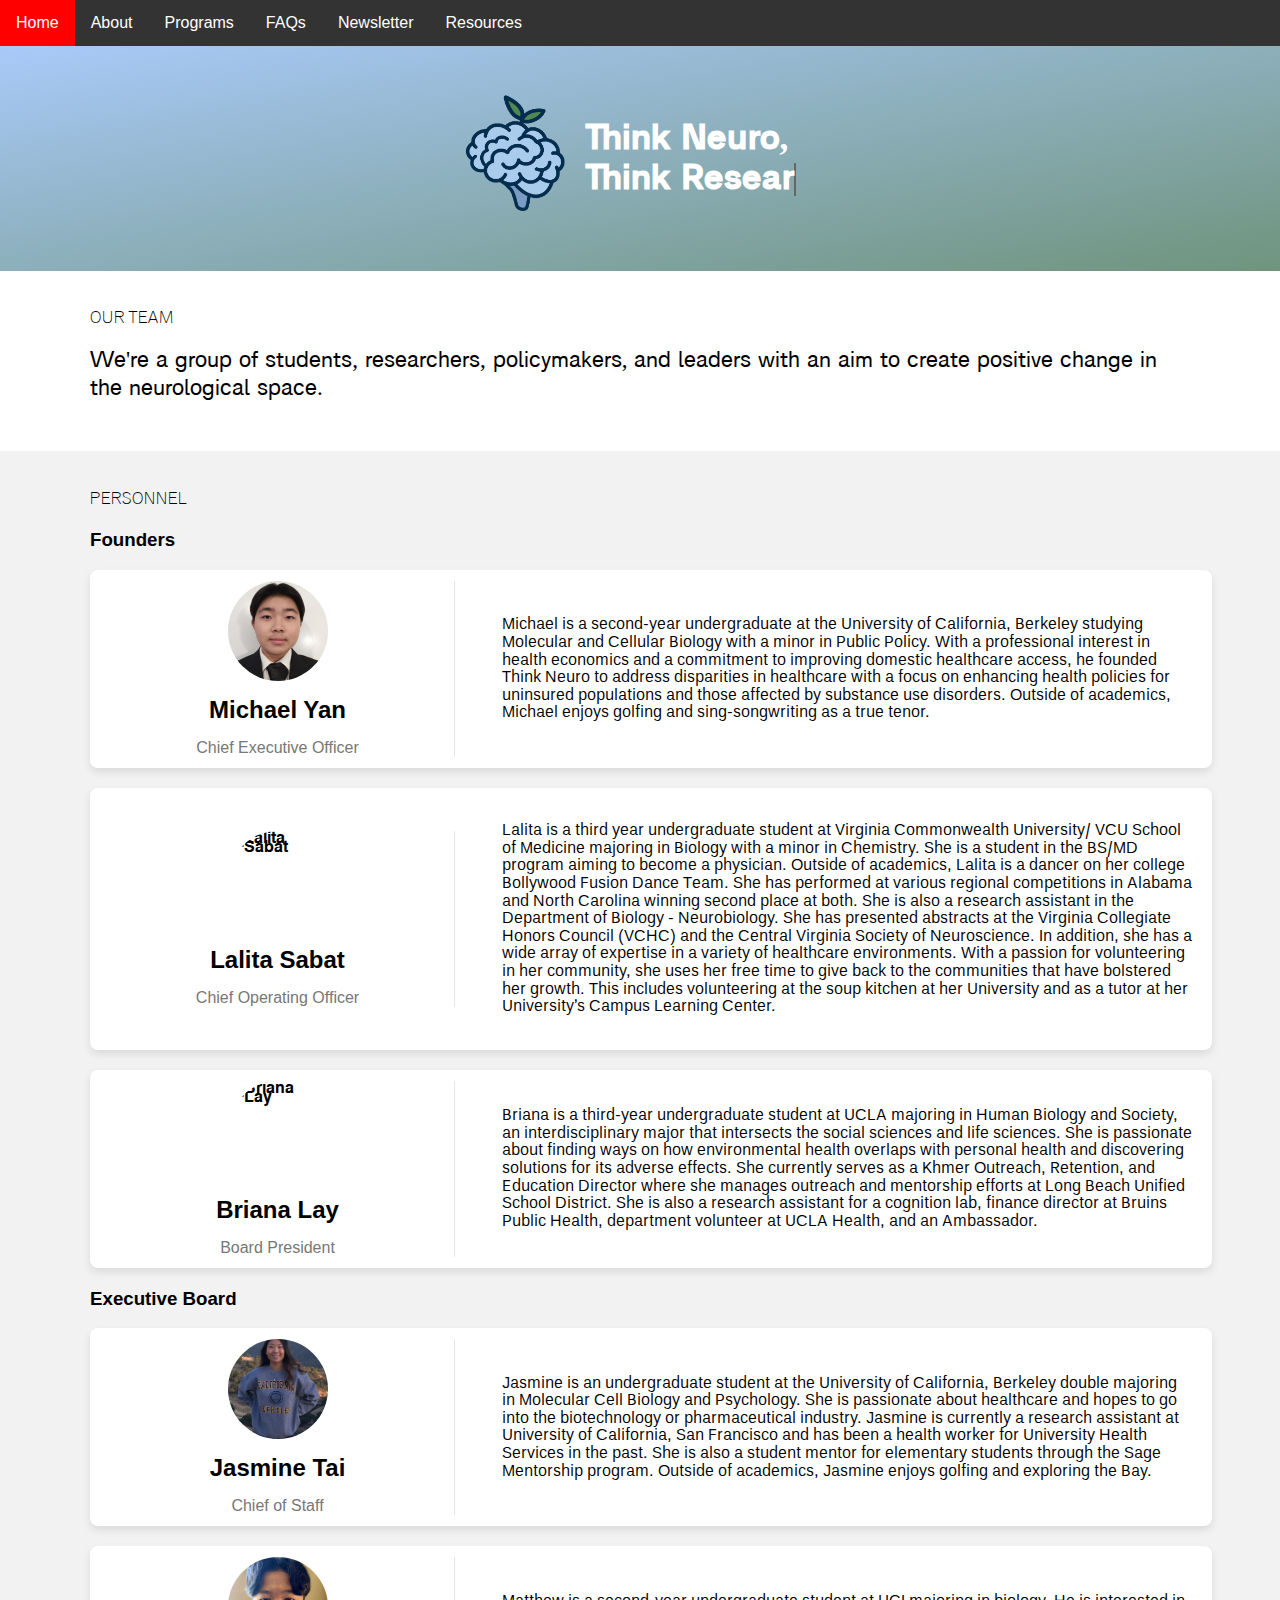
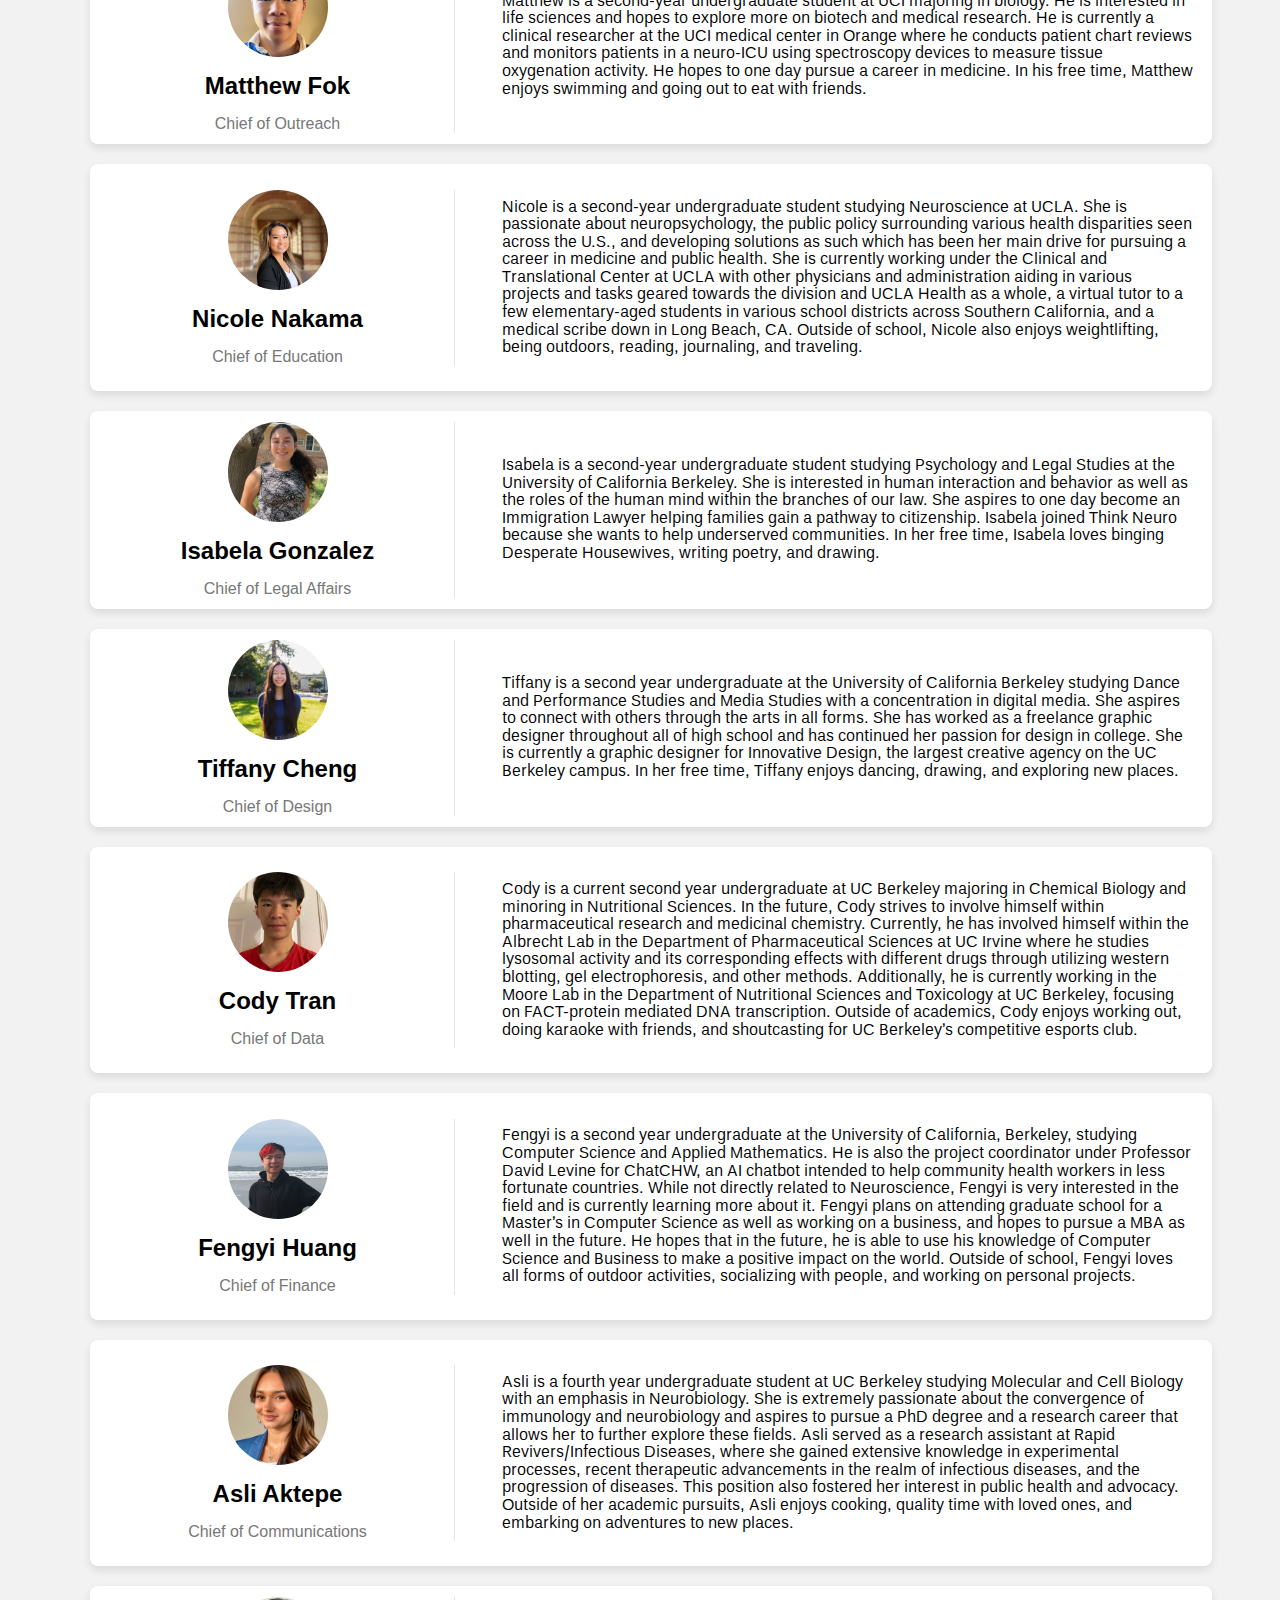
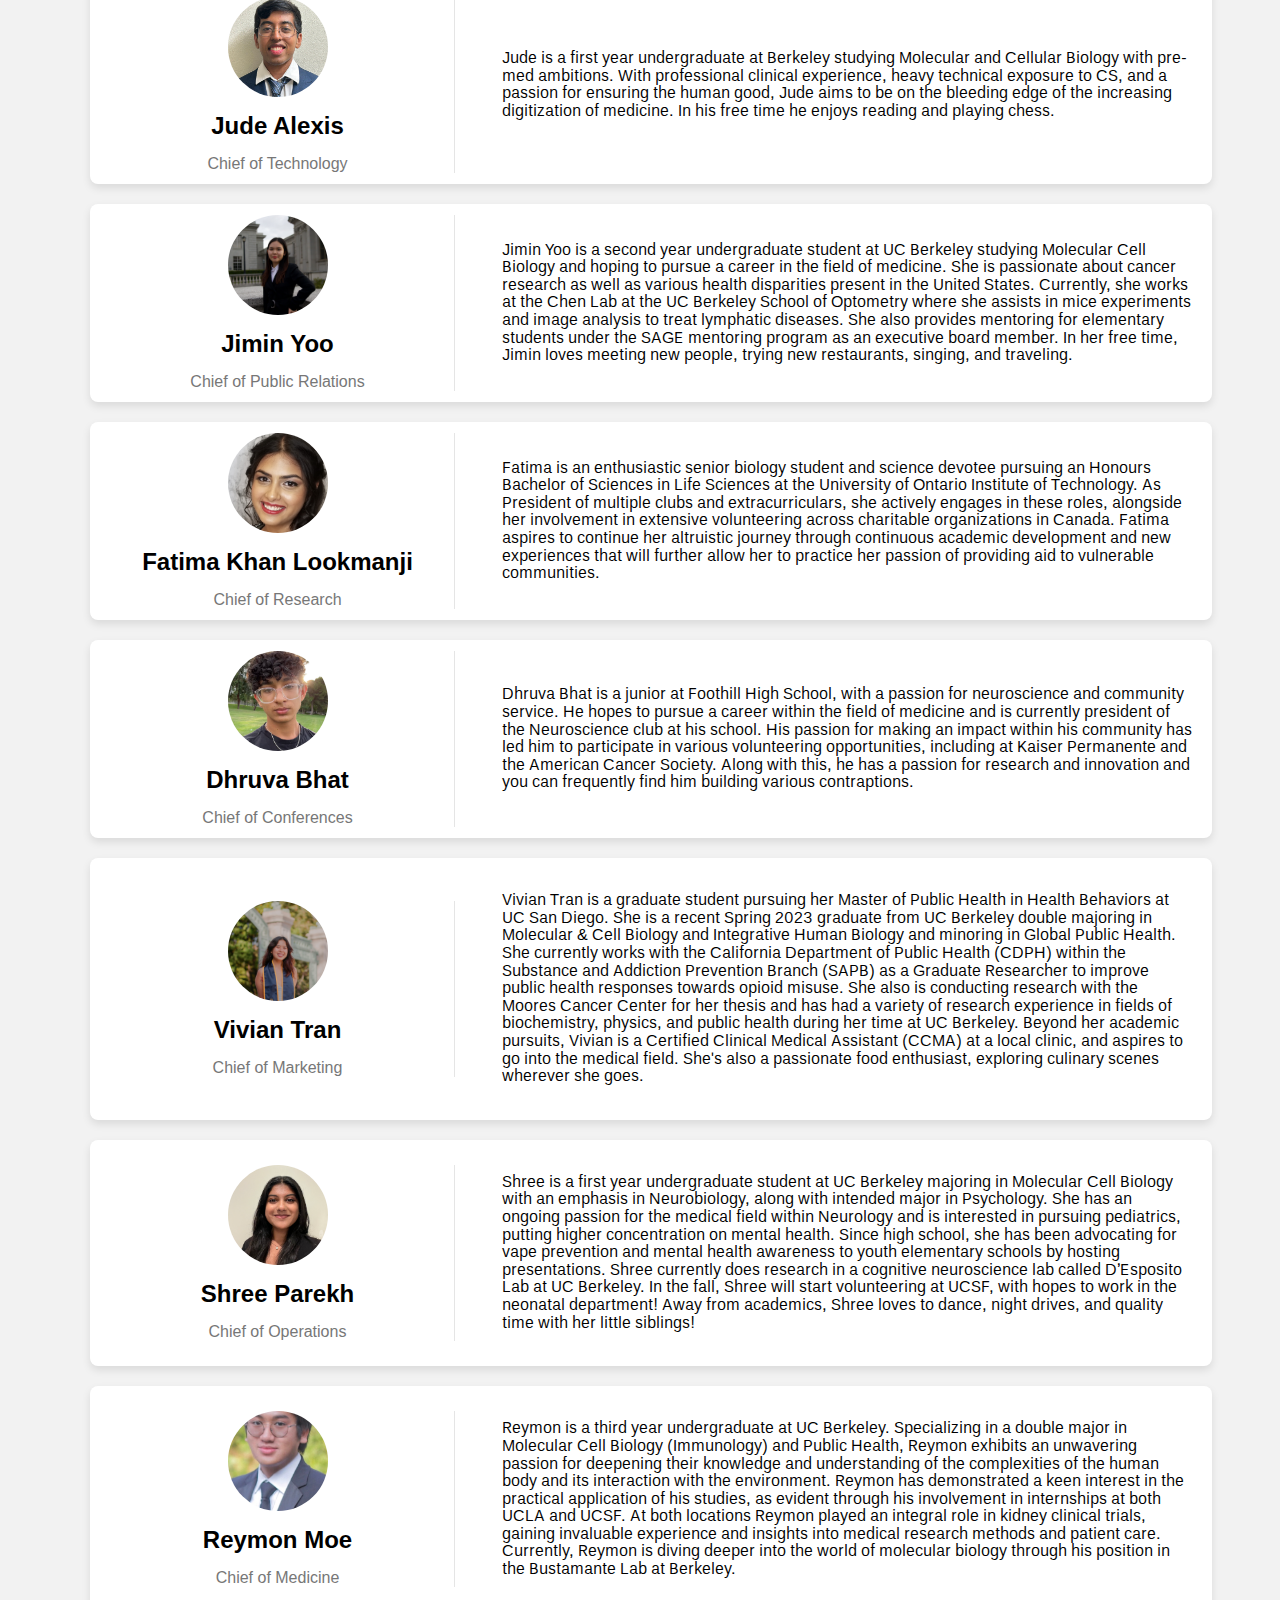
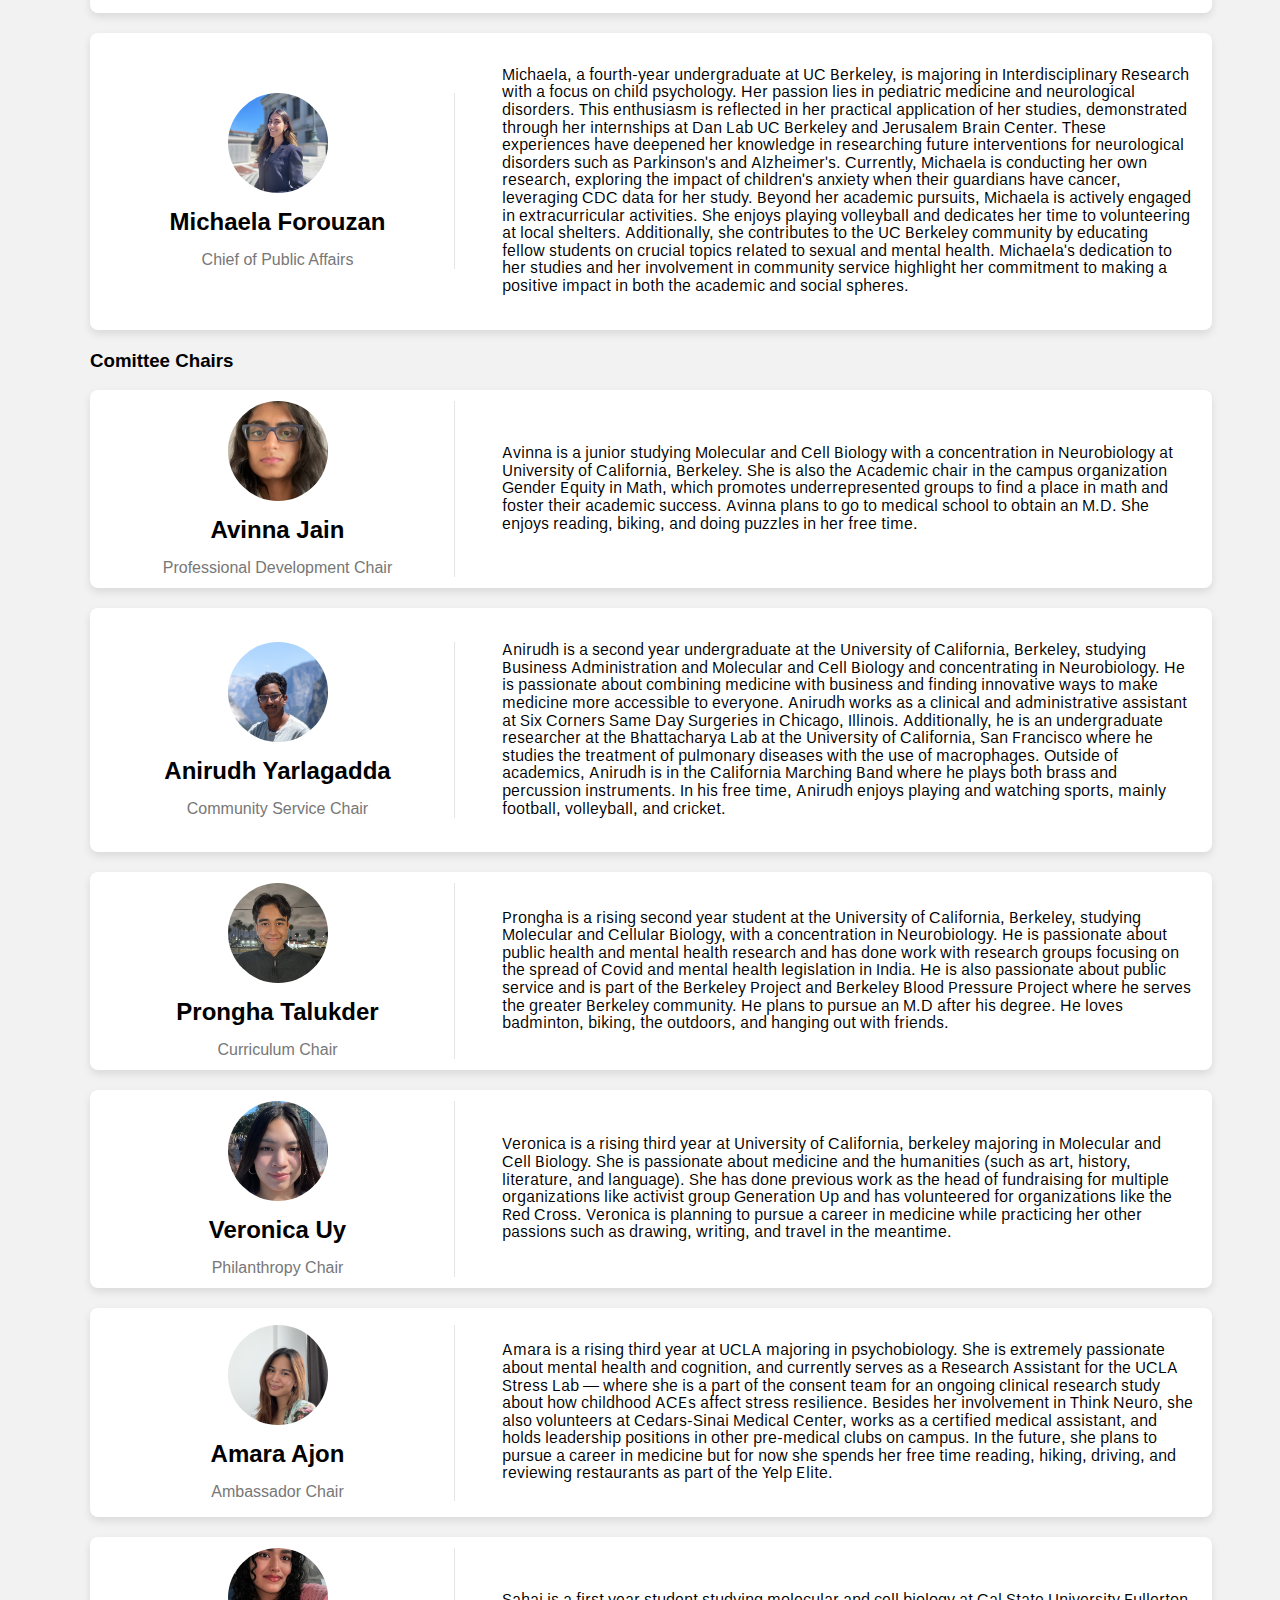
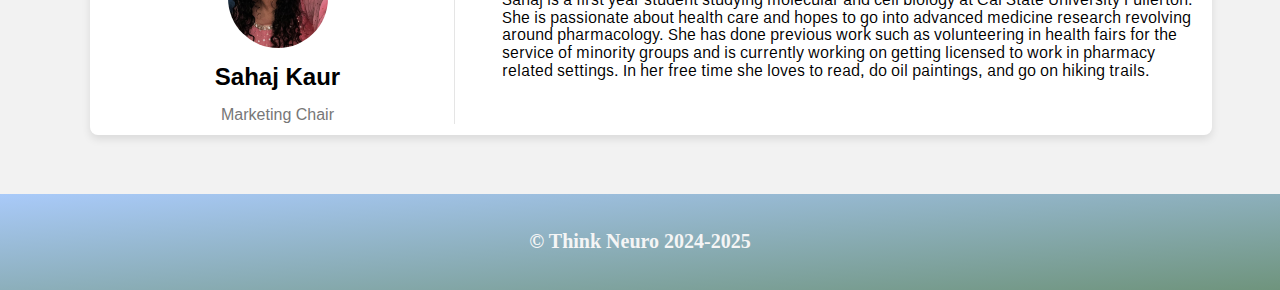
==== commit d5e75364: "added resources tab" ====
--- a/about.html
+++ b/about.html
@@ -36,6 +36,7 @@
           </div> 
         <a href="faq.html">FAQs</a>
         <a href="newsletter.html">Newsletter</a>
+        <a href="https://think-neuro.ck.page/profile">Resources</a>
     </div>
 
     <div id="container"> 
--- a/assets/style.css
+++ b/assets/style.css
@@ -1136,9 +1136,10 @@
 }
 
 .spacedLogos{
-  display: flex;
-  flex-direction: row;
-  align-items: center;
+  display: grid;
+  align-items: center;
+  margin: auto;
+  grid-template-columns: auto auto auto;
   justify-content: space-between;
 }
 
@@ -1303,11 +1304,23 @@
     .opposed-content-container{
       min-width: 50vw;
     }
-    .standardReact{
+    .standardReact {
       min-width: 800px;
     }
     .sole-project-container {
       grid-template-columns: auto;
+    }
+    .project-container {
+      grid-template-columns: auto;
+    }
+  }
+
+  @media (max-width: 1149px) {
+    /* .testImg {
+      max-width: 250px;
+    } */
+    .spacedLogos {
+      grid-template-columns: auto auto;
     }
   }
 
@@ -1347,6 +1360,13 @@
     }
   }
 
+  @media (max-width: 650px) {
+    /* .spacedLogos {
+      grid-template-columns: auto;
+      justify-content: center;
+    } */
+  }
+
   @media (max-width: 620px) {
     .compareBody{
       min-width: 400px;
@@ -1490,4 +1510,9 @@
     .project-item {
       min-width: 100vw;
     }
+  }
+  @media (max-width: 426px) {
+    #firstP{
+      font-size: 14px;
+    }
   }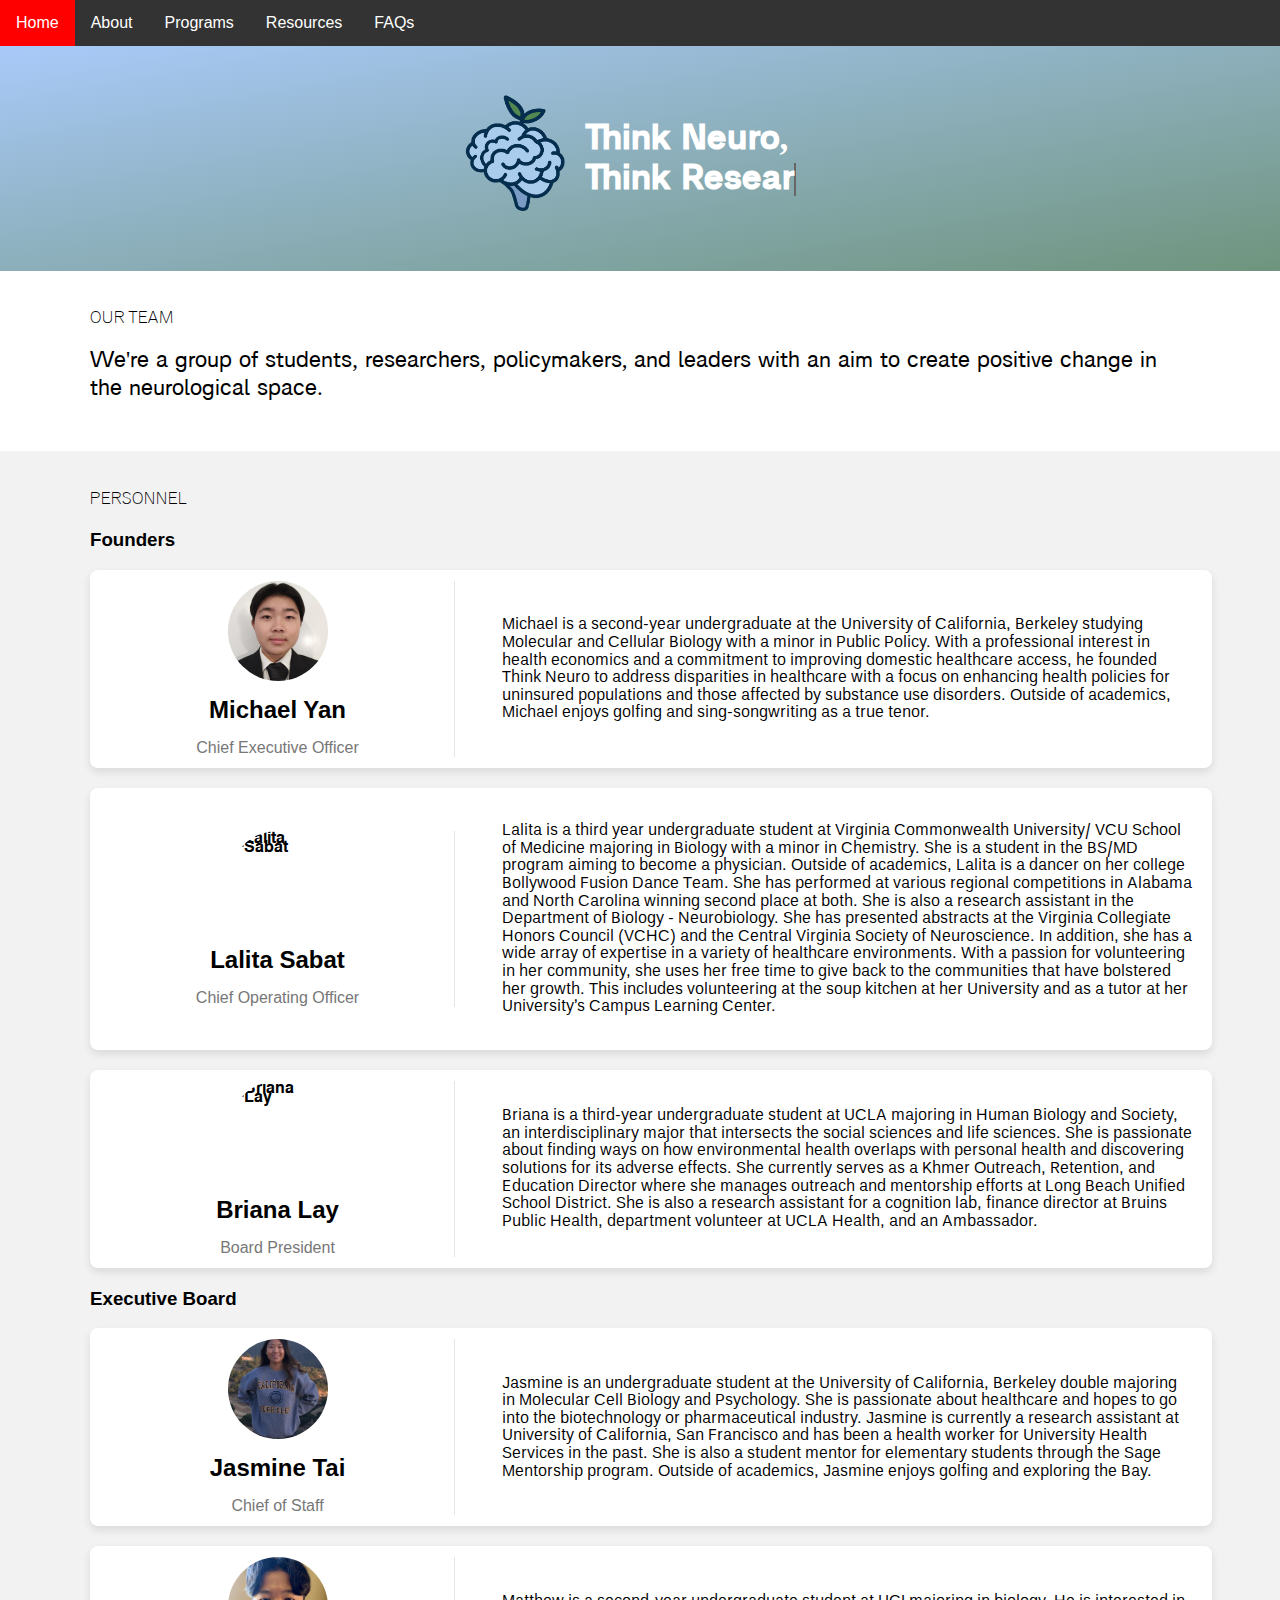
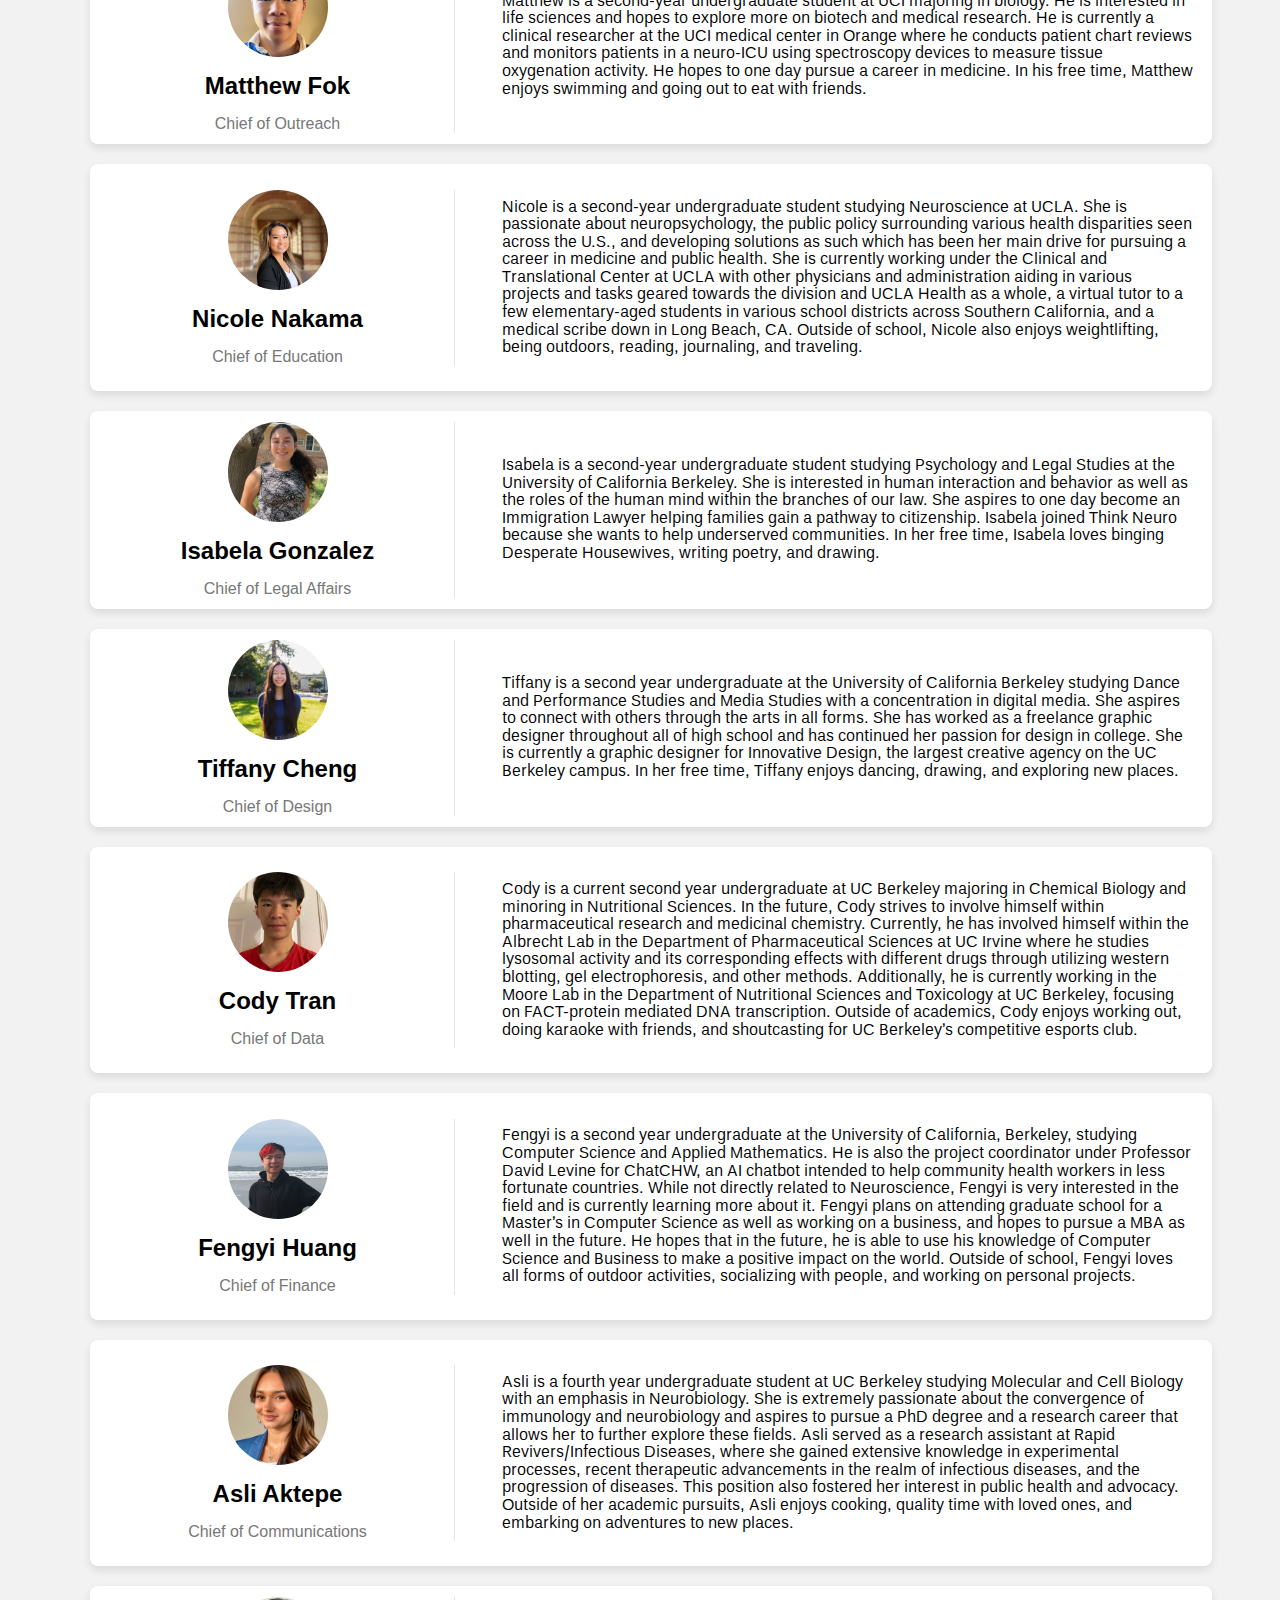
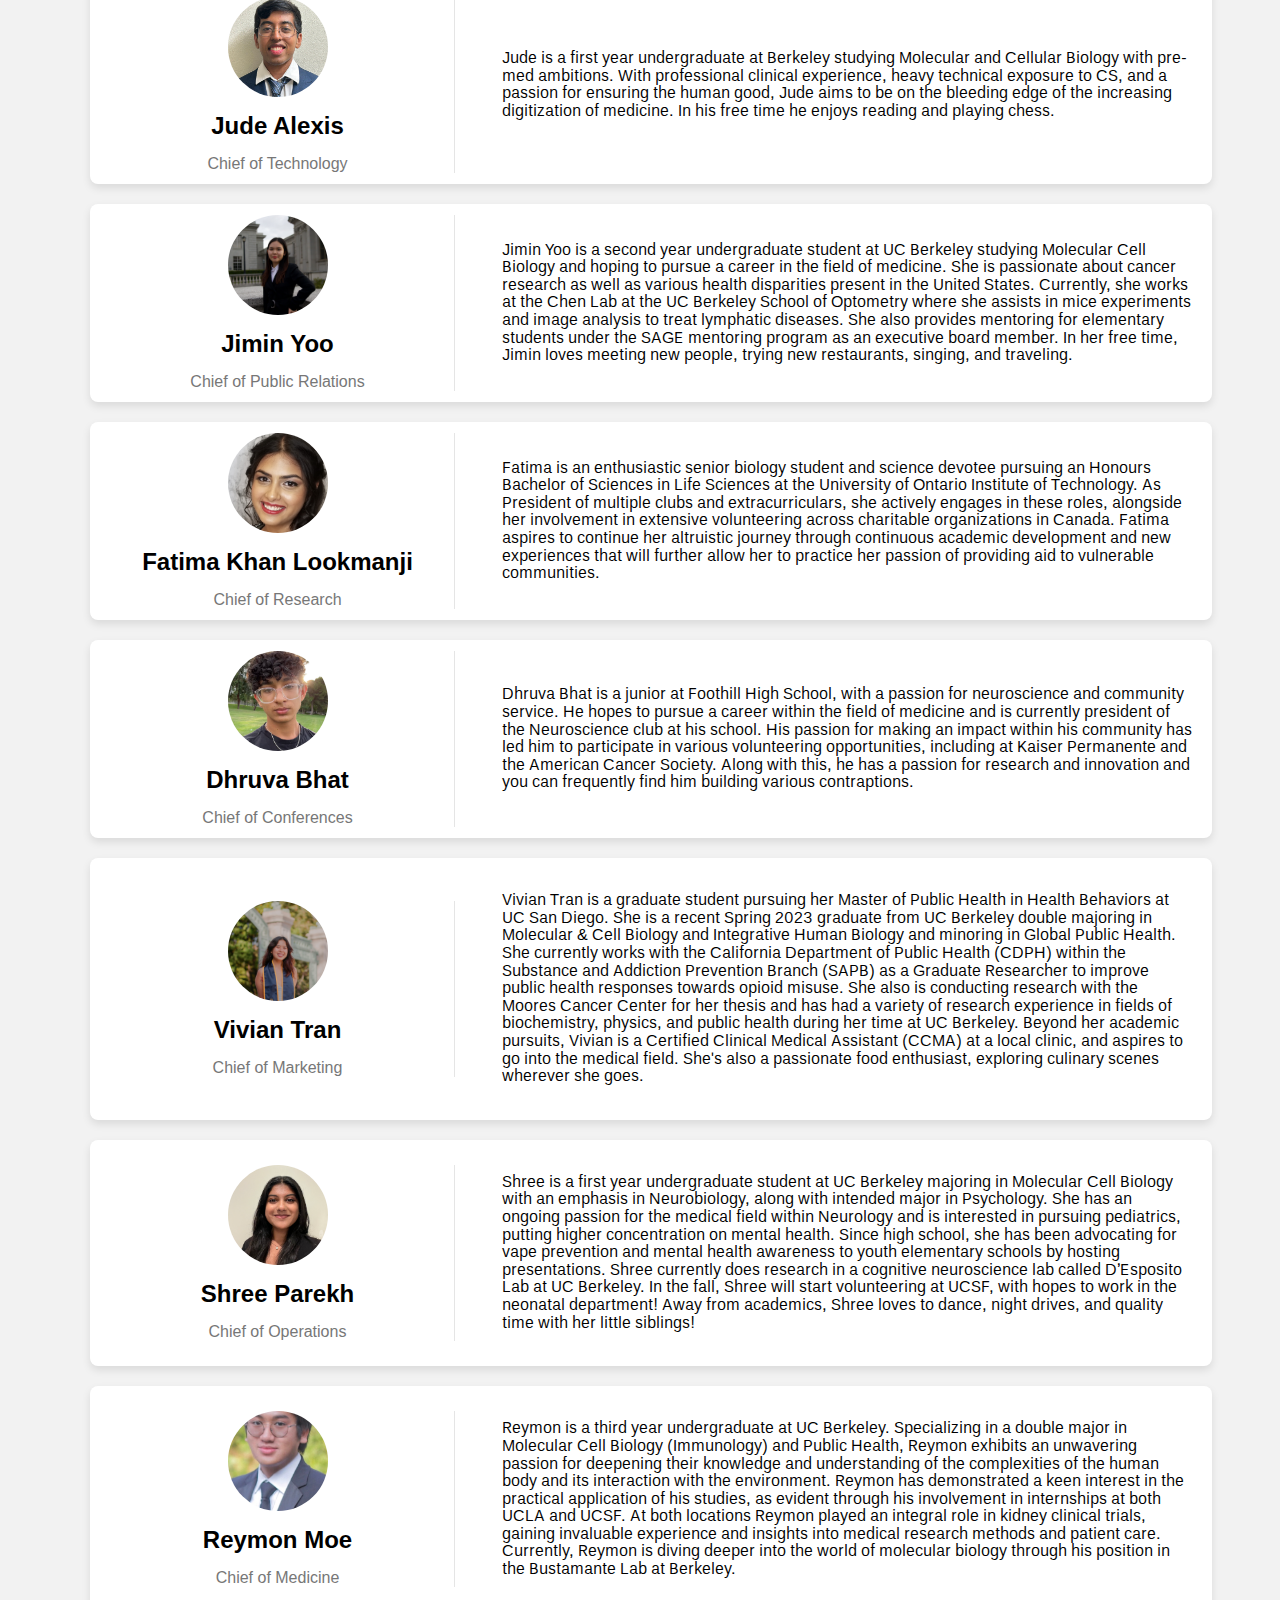
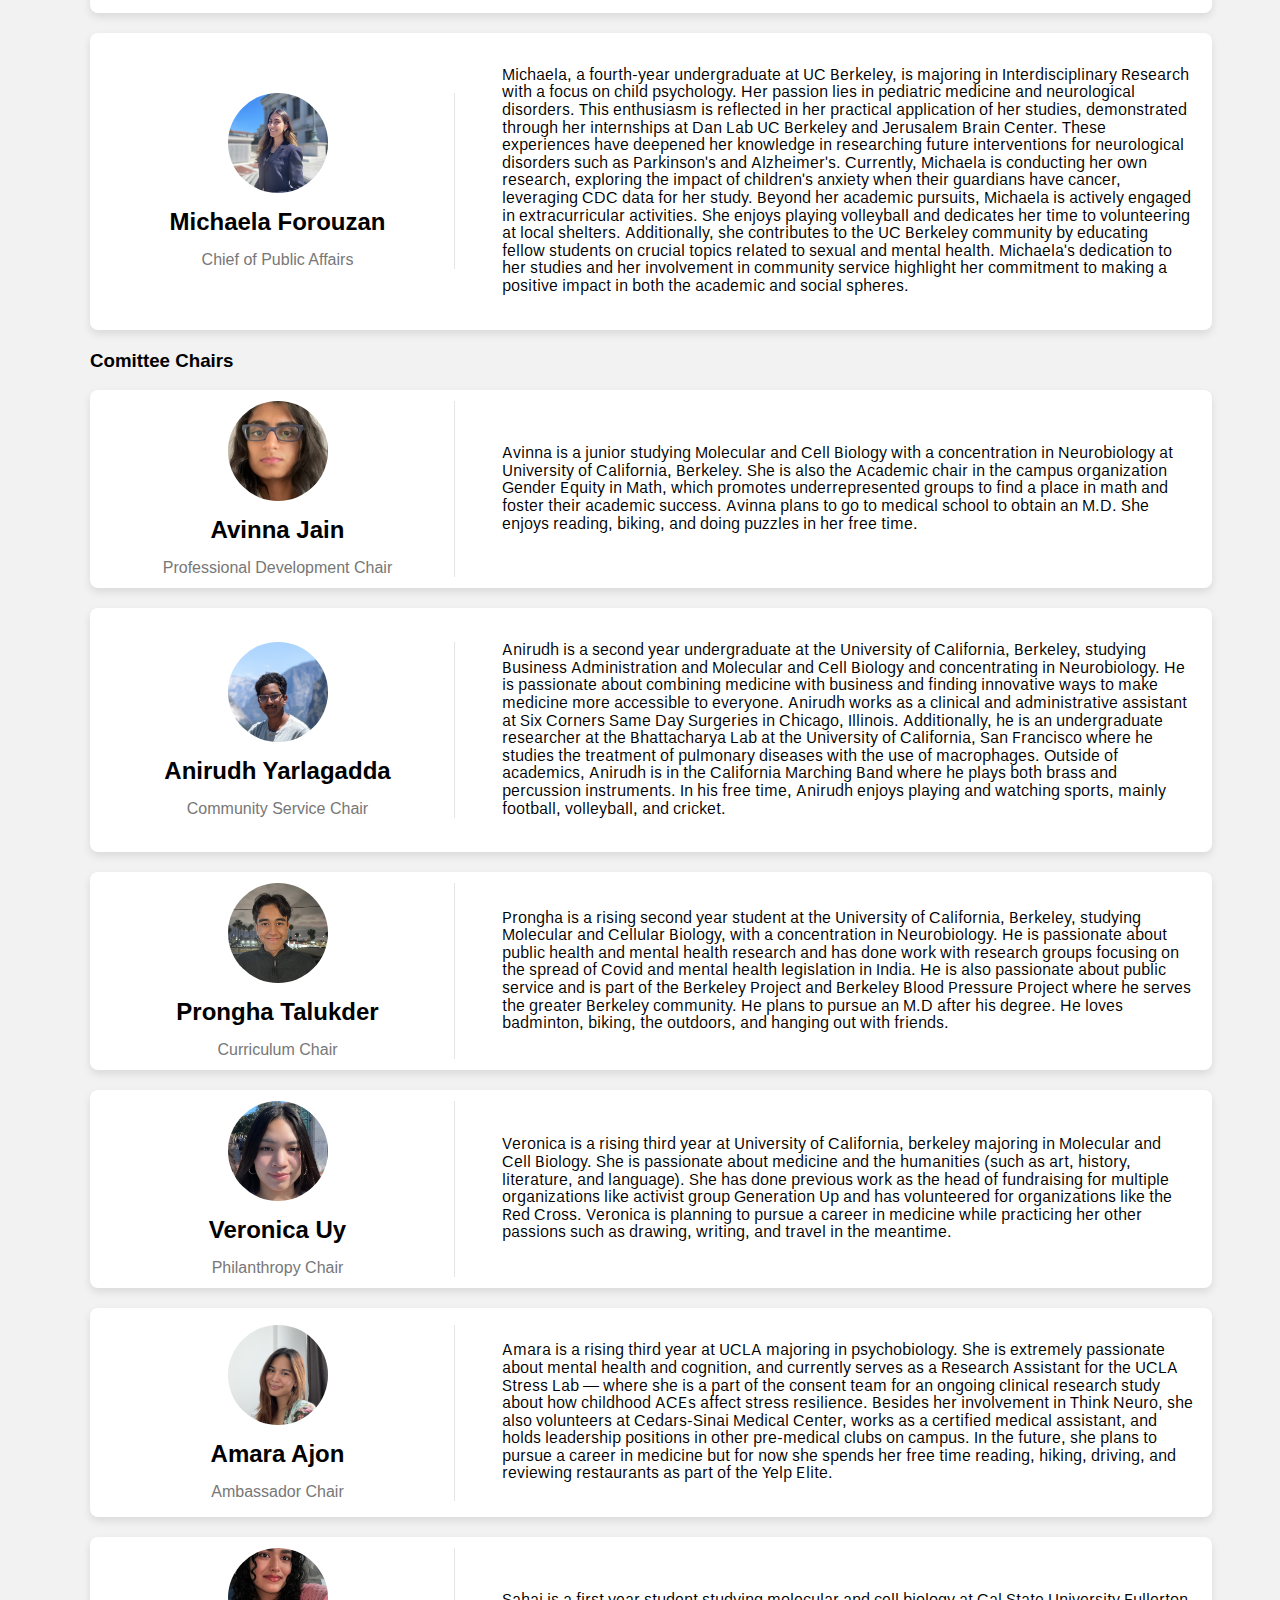
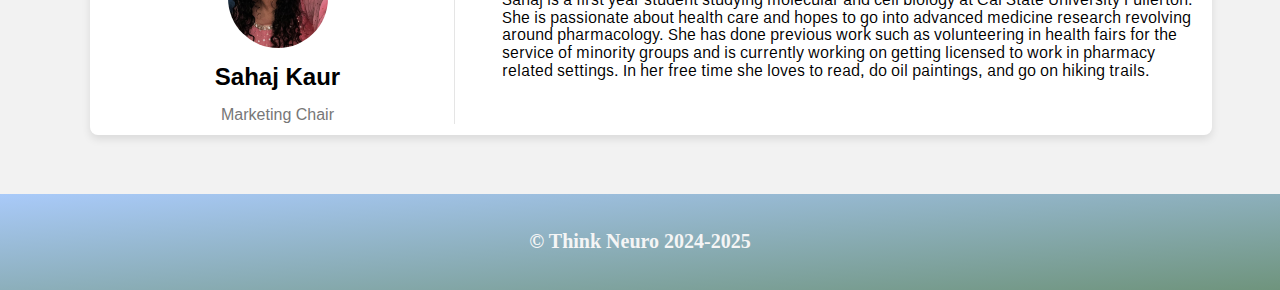
==== commit af407e12: "possible fixes for assorted bugs" ====
--- a/about.html
+++ b/about.html
@@ -34,9 +34,17 @@
               <a href="#">Hackathon</a>
             </div>
           </div> 
+          <div class="dropdown">
+            <button class="dropbtn">Resources 
+            <i class="fa fa-caret-down"></i>
+            </button>
+            <div class="dropdown-content">
+                <a href="newsletter.html">Newsletter</a>
+                <a href="https://think-neuro.ck.page/profile">Resources</a>
+            </div>
+        </div> 
+
         <a href="faq.html">FAQs</a>
-        <a href="newsletter.html">Newsletter</a>
-        <a href="https://think-neuro.ck.page/profile">Resources</a>
     </div>
 
     <div id="container"> 
